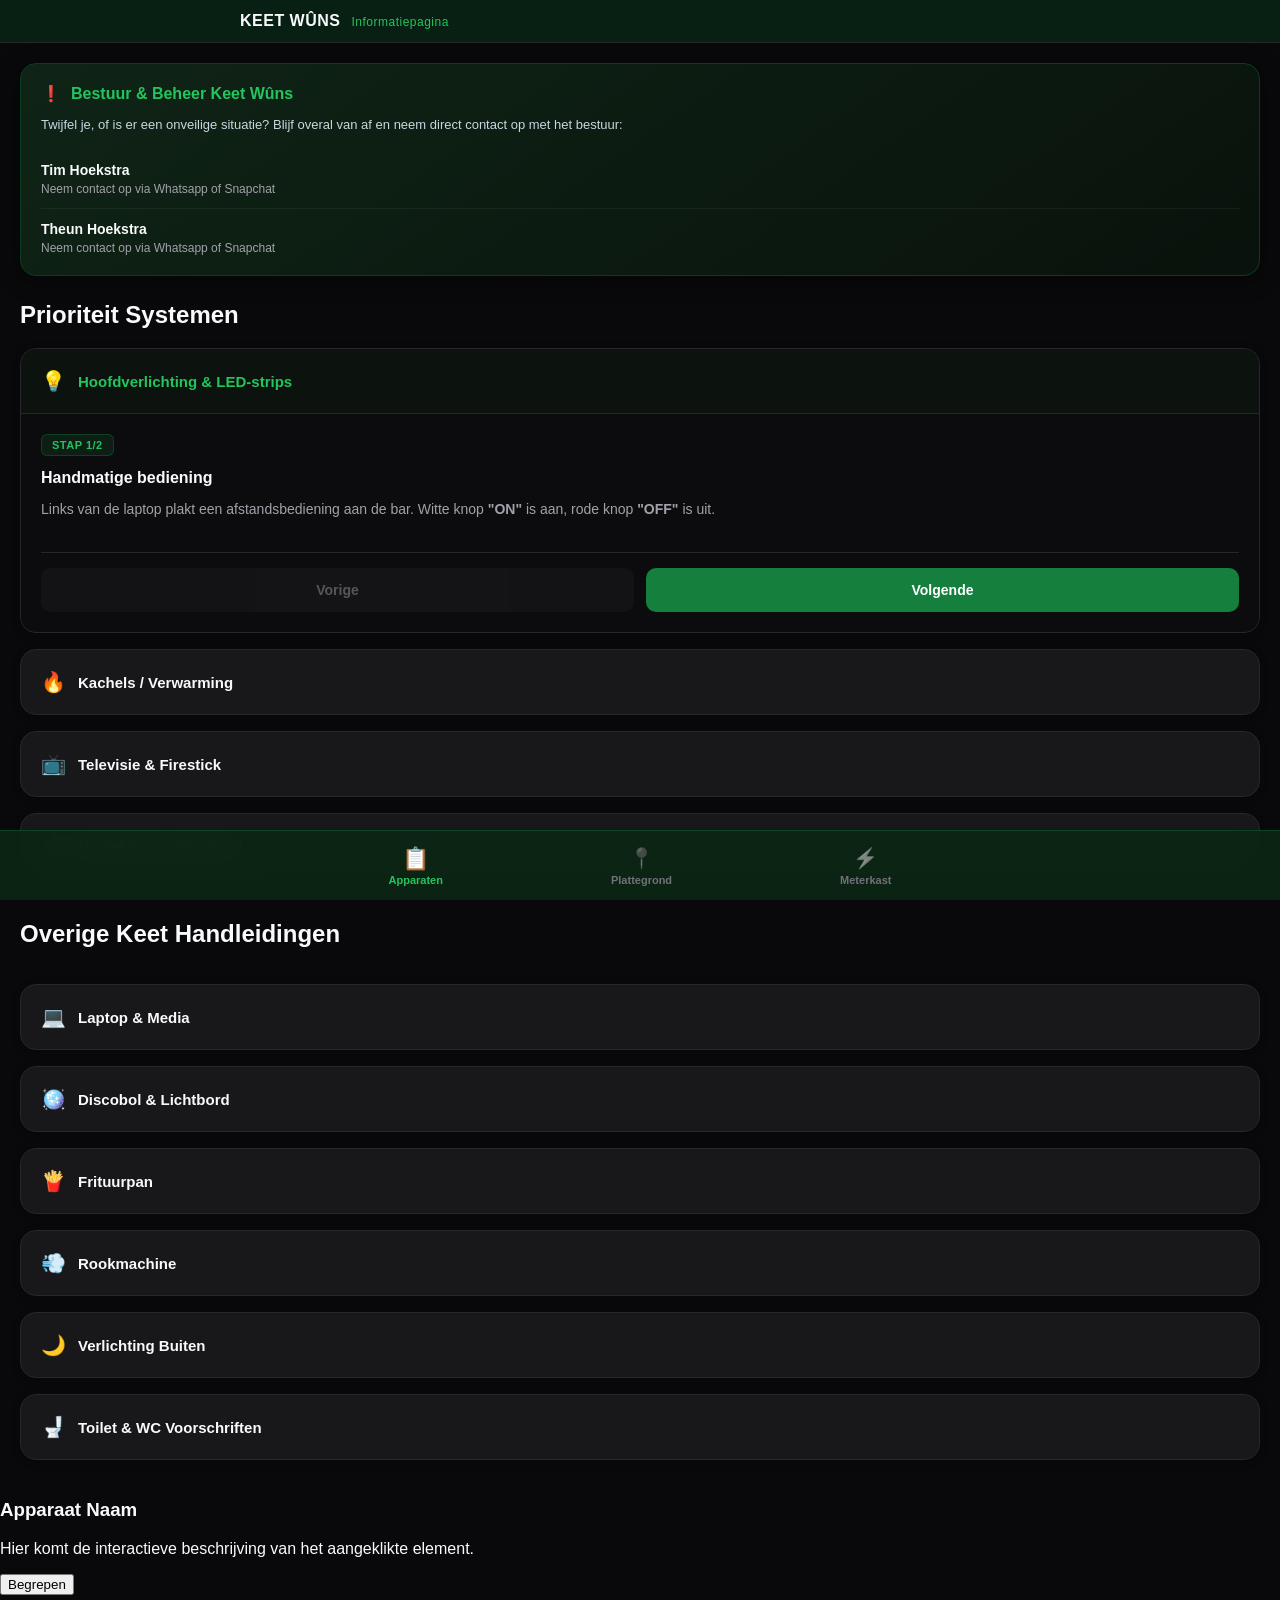
==== index.html @ 02aef147 "Update fmt.Println message from 'Hello' to 'Goodbye'" ====
<!DOCTYPE html>
<html lang="nl">
<head>
    <meta charset="UTF-8">
    <meta name="viewport" content="width=device-width, initial-scale=1.0, maximum-scale=1.0, user-scalable=no">
    <title>Centrale Hub - Keet Wûns</title>
    <link rel="stylesheet" href="style.css?v=8">
</head>
<body>

    <header class="app-header">
        <div class="header-content">
            <h1>KEET WÛNS <span>Informatiepagina</span></h1>
        </div>
    </header>

    <main class="app-main">
        
        <div class="contact-card">
            <div class="contact-header">
                <span class="icon">❗</span>
                <h3>Bestuur & Beheer Keet Wûns</h3>
            </div>
            <p>Twijfel je, of is er een onveilige situatie? Blijf overal van af en neem direct contact op met het bestuur:</p>
            <ul class="contact-list">
                <li><strong>Tim Hoekstra</strong> <span>Neem contact op via Whatsapp of Snapchat</span></li>
                <li><strong>Theun Hoekstra</strong> <span>Neem contact op via Whatsapp of Snapchat</span></li>
            </ul>
        </div>

        <section id="tab-info" class="tab-content active">
            <h2 class="section-title">Prioriteit Systemen</h2>
            <div class="card-list">
                
                <details class="modern-card highlight-green" open>
                    <summary><span class="card-icon">💡</span> Hoofdverlichting & LED-strips</summary>
                    <div class="card-body">
                        <div class="step-wizard" id="wiz-licht">
                            <div class="wizard-step active">
                                <span class="step-badge">Stap 1/2</span>
                                <h3>Handmatige bediening</h3>
                                <p>Links van de laptop plakt een afstandsbediening aan de bar. Witte knop <strong>"ON"</strong> is aan, rode knop <strong>"OFF"</strong> is uit.</p>
                            </div>
                            <div class="wizard-step">
                                <span class="step-badge">Stap 2/2</span>
                                <h3>Vaste Tijden & Automatisering</h3>
                                <p>Het licht gaat vrijdags automatisch aan om 16:00, zaterdags om 20:00 en/of zodra Tim in de buurt komt van de keet.</p>
                            </div>
                            <div class="wizard-nav"><button class="btn-prev" onclick="navigateWizard('wiz-licht', -1)" disabled>Vorige</button><button class="btn-next" onclick="navigateWizard('wiz-licht', 1)">Volgende</button></div>
                        </div>
                    </div>
                </details>

                <details class="modern-card highlight-green">
                    <summary><span class="card-icon">🔥</span> Kachels / Verwarming</summary>
                    <div class="card-body">
                        <div class="step-wizard" id="wiz-kachels">
                            <div class="wizard-step active">
                                <span class="step-badge danger">CRUCIAAL (Pre-Check)</span>
                                <h3>Vermogenslimiet</h3>
                                <p class="danger-box"><strong>LET OP:</strong> Doe de kachels absoluut NIET aan als de rookmachine en/of de frituurpan momenteel aanstaan! Dit veroorzaakt overbelasting.</p>
                            </div>
                            <div class="wizard-step">
                                <span class="step-badge">Stap 2/3</span>
                                <h3>Slimme of app-bediening</h3>
                                <p>De kachels worden hoofdzakelijk via de LSC Smart Connect app of via Google Home routines aan en uit gezet.</p>
                            </div>
                            <div class="wizard-step">
                                <span class="step-badge">Stap 3/3</span>
                                <h3>Handmatige overbrugging</h3>
                                <p>Je kunt ze handmatig aanzetten door op de knop van de stekker zelf te drukken. De stekker licht op wanneer de kachel aanstaat. <strong>Vergeet ze na afloop niet uit te zetten!</strong></p>
                            </div>
                            <div class="wizard-nav"><button class="btn-prev" onclick="navigateWizard('wiz-kachels', -1)" disabled>Vorige</button><button class="btn-next" onclick="navigateWizard('wiz-kachels', 1)">Volgende</button></div>
                        </div>
                    </div>
                </details>

                <details class="modern-card highlight-green">
                    <summary><span class="card-icon">📺</span> Televisie & Firestick</summary>
                    <div class="card-body">
                        <div class="step-wizard" id="wiz-tv">
                            <div class="wizard-step active">
                                <span class="step-badge">Stap 1/3</span>
                                <h3>Firestick voeden</h3>
                                <p>De TV moet aan door het usb kabeltje vanaf de firestick in het adapterblokje te steken die al in de stekkerdoos op de koelkast ligt.</p>
                            </div>
                            <div class="wizard-step">
                                <span class="step-badge">Stap 2/3</span>
                                <h3>TV inschakelen</h3>
                                <p>Doe de TV daarna aan door rechts op het doorzichtige knopje op het toestel te drukken. De afstandsbediening ligt normaliter op de koelkast.</p>
                            </div>
                            <div class="wizard-step">
                                <span class="step-badge danger">Uiterst Belangrijk</span>
                                <h3>Uitschakelprocedure</h3>
                                <p class="danger-box">Bij het uitdoen van de TV moet de volgorde exact omgekeerd afgelegd worden. Het is van <strong>uiterst belang</strong> dat het stekkertje van de USB-kabel na afloop weer fysiek uit het adapterblokje gehaald wordt!</p>
                            </div>
                            <div class="wizard-nav"><button class="btn-prev" onclick="navigateWizard('wiz-tv', -1)" disabled>Vorige</button><button class="btn-next" onclick="navigateWizard('wiz-tv', 1)">Volgende</button></div>
                        </div>
                    </div>
                </details>

                <details class="modern-card highlight-green">
                    <summary><span class="card-icon">🔊</span> Muziekboxen ('Fenton')</summary>
                    <div class="card-body">
                        <div class="step-wizard" id="wiz-boxen">
                            <div class="wizard-step active">
                                <span class="step-badge">Stap 1/3</span>
                                <h3>Inpluggen & Signalering</h3>
                                <p>Stop de stekker in het stopcontact van de box bij de bar. De box maakt direct een opstartgeluid en een rood lampje begint snel te knipperen.</p>
                            </div>
                            <div class="wizard-step">
                                <span class="step-badge">Stap 2/3</span>
                                <h3>Bluetooth koppelen</h3>
                                <p>Verbind via Bluetooth met de naam <strong>'Fenton'</strong>. Als je succesvol verbonden bent, hoor je opnieuw een geluidje en begint het rode lampje langzaam te knipperen.</p>
                            </div>
                            <div class="wizard-step">
                                <span class="step-badge">Stap 3/3</span>
                                <h3>Laptop conflict oplossen</h3>
                                <p>Verbind de box direct met een apparaat zonder dat jij kon verbinden, dan is de box verbonden met de laptop. Zet dan Bluetooth op de laptop uit (Laptop wachtwoord: <strong>1122</strong>).</p>
                            </div>
                            <div class="wizard-nav"><button class="btn-prev" onclick="navigateWizard('wiz-boxen', -1)" disabled>Vorige</button><button class="btn-next" onclick="navigateWizard('wiz-boxen', 1)">Volgende</button></div>
                        </div>
                    </div>
                </details>

                <h2 class="section-title" style="margin-top:25px;">Overige Keet Handleidingen</h2>

                <details class="modern-card">
                    <summary><span class="card-icon">💻</span> Laptop & Media</summary>
                    <div class="card-body">
                        <div class="step-wizard" id="wiz-laptop">
                            <div class="wizard-step active">
                                <span class="step-badge">Stap 1/4</span>
                                <h3>Scherm activeren</h3>
                                <p>De laptop staat standaard continu op de lader. Druk op een willekeurige toets zodat het scherm aangaat.</p>
                            </div>
                            <div class="wizard-step">
                                <span class="step-badge">Stap 2/4</span>
                                <h3>Externe Monitor</h3>
                                <p>Gebruik het aparte 2e scherm en niet het laptop eigen scherm omdat deze kapot is.</p>
                            </div>
                            <div class="wizard-step">
                                <span class="step-badge">Stap 3/4</span>
                                <h3>Inloggegevens</h3>
                                <p>Het wachtwoord van de laptop is <strong class="highlight-text">1122</strong>.</p>
                            </div>
                            <div class="wizard-step">
                                <span class="step-badge">Stap 4/4</span>
                                <h3>Laptop start niet op?</h3>
                                <p>Mocht de laptop niet reageren, druk dan op de fysieke aanknop aan de linkerkant van de laptop.</p>
                            </div>
                            <div class="wizard-nav"><button class="btn-prev" onclick="navigateWizard('wiz-laptop', -1)" disabled>Vorige</button><button class="btn-next" onclick="navigateWizard('wiz-laptop', 1)">Volgende</button></div>
                        </div>
                    </div>
                </details>

                <details class="modern-card">
                    <summary><span class="card-icon">🪩</span> Discobol & Lichtbord</summary>
                    <div class="card-body">
                        <div class="step-wizard" id="wiz-party">
                            <div class="wizard-step active">
                                <span class="step-badge danger">AFBLIJVEN</span>
                                <h3>Noodverlichting restrictie</h3>
                                <p class="danger-box">De witte stekker direct onder het lichtknopje mag er <strong>nooit of te nimmer</strong> uitgetrokken worden! Dit is de voeding voor de noodverlichting.</p>
                            </div>
                            <div class="wizard-step">
                                <span class="step-badge">Stap 2/3</span>
                                <h3>Inschakelen via de Deurknop</h3>
                                <p>De discobol, het 'Keet Wûns' lichtbord en de bel (of lichtslinger) gaan aan via het lichtknopje aan de rechterkant van de deur.</p>
                            </div>
                            <div class="wizard-step">
                                <span class="step-badge">Stap 3/3</span>
                                <h3>Asbak Beveiliging</h3>
                                <p>Over het lichtknopje zit een asbak zodat het lichtknopje niet perongeluk uitgedrukt wordt. De asbak moet altijd teruggeplaatst worden!</p>
                            </div>
                            <div class="wizard-nav"><button class="btn-prev" onclick="navigateWizard('wiz-party', -1)" disabled>Vorige</button><button class="btn-next" onclick="navigateWizard('wiz-party', 1)">Volgende</button></div>
                        </div>
                    </div>
                </details>

                <details class="modern-card">
                    <summary><span class="card-icon">🍟</span> Frituurpan</summary>
                    <div class="card-body">
                        <div class="step-wizard" id="wiz-frituur">
                            <div class="wizard-step active">
                                <span class="step-badge danger">PRE-CHECK</span>
                                <h3>Netwerklimiet</h3>
                                <p class="danger-box"><strong>STOP:</strong> Schakel de frituurpan nooit in als de kachels en/of de rookmachine momenteel in gebruik zijn. Dit veroorzaakt overbelasting.</p>
                            </div>
                            <div class="wizard-step">
                                <span class="step-badge">Stap 2/3</span>
                                <h3>Locatie & Opstarten</h3>
                                <p>De frituurpan staat buiten en kan aangezet worden door de stekker in het stopcontact te steken. Er begint een rood lampje te branden. Laat de pan opwarmen.</p>
                            </div>
                            <div class="wizard-step">
                                <span class="step-badge">Stap 3/3</span>
                                <h3>Indicatielampje & Afsluiten</h3>
                                <p>Laat de frituurpan opwarmen totdat het groene lampje (in de frituurpan zelf gedrukt) naast het rode lampje aanstaat. <strong>Na gebruik altijd de frituurpan uitdoen!</strong></p>
                            </div>
                            <div class="wizard-nav"><button class="btn-prev" onclick="navigateWizard('wiz-frituur', -1)" disabled>Vorige</button><button class="btn-next" onclick="navigateWizard('wiz-frituur', 1)">Volgende</button></div>
                        </div>
                    </div>
                </details>

                <details class="modern-card">
                    <summary><span class="card-icon">💨</span> Rookmachine</summary>
                    <div class="card-body">
                        <div class="step-wizard" id="wiz-rook">
                            <div class="wizard-step active">
                                <span class="step-badge danger">PRE-CHECK</span>
                                <h3>Vloeistof & Stroom Check</h3>
                                <p class="danger-box"><strong>BELANGRIJK:</strong> Check voor gebruik van de rookmachine of deze gevuld is. Als deze leeg is brandt de rookmachine zichzelf op! Gebruik de machine niet als de kachel(s) en/of frituurpan aanstaat.</p>
                            </div>
                            <div class="wizard-step">
                                <span class="step-badge">Stap 2/3</span>
                                <h3>Voorverwarmen</h3>
                                <p>Stop deze in het stopcontact en er begint een rood lampje te branden. Wacht totdat het lampje groen is.</p>
                            </div>
                            <div class="wizard-step">
                                <span class="step-badge">Stap 3/3</span>
                                <h3>Aansturing via Remote</h3>
                                <p>Druk op de afstandsbediening die achter de bar ligt (met het schuifje) op letter <strong>'a'</strong> om te starten. Handmatig stoppen kan met <strong>'b'</strong>. <em>(c en d doen niets)</em>. Trek na gebruik de stekker eruit.</p>
                            </div>
                            <div class="wizard-nav"><button class="btn-prev" onclick="navigateWizard('wiz-rook', -1)" disabled>Vorige</button><button class="btn-next" onclick="navigateWizard('wiz-rook', 1)">Volgende</button></div>
                        </div>
                    </div>
                </details>

                <details class="modern-card">
                    <summary><span class="card-icon">🌙</span> Verlichting Buiten</summary>
                    <div class="card-body">
                        <div class="step-wizard" id="wiz-buiten">
                            <div class="wizard-step active">
                                <span class="step-badge">Stap 1/2</span>
                                <h3>Kabels identificeren</h3>
                                <p>Voor de verlichting buiten hangen er twee kabels bij het stopcontact: een voor de lichtslinger rondom de keet en een voor de verschijner aan de voorkant van de keet (die schijnt op de fietsen).</p>
                            </div>
                            <div class="wizard-step">
                                <span class="step-badge">Stap 2/2</span>
                                <h3>In- en Uitschakelen</h3>
                                <p>Steek ze in het stopcontact om ze te activeren. Vergeet deze na afloop er absoluut niet uit te halen!</p>
                            </div>
                            <div class="wizard-nav"><button class="btn-prev" onclick="navigateWizard('wiz-buiten', -1)" disabled>Vorige</button><button class="btn-next" onclick="navigateWizard('wiz-buiten', 1)">Volgende</button></div>
                        </div>
                    </div>
                </details>

                <details class="modern-card">
                    <summary><span class="card-icon">🚽</span> Toilet & WC Voorschriften</summary>
                    <div class="card-body">
                        <div class="step-wizard" id="wiz-wc">
                            <div class="wizard-step active">
                                <span class="step-badge danger">STRIKTE RESTRICTIE</span>
                                <h3>Verstoppingen voorkomen</h3>
                                <p class="danger-box">Spoel geen objecten zoals papier of menstruatieproducten door. Dit veroorzaakt acute verstoppingen.</p>
                            </div>
                            <div class="wizard-step">
                                <span class="step-badge">Stap 2/3</span>
                                <h3>Doorspoelen</h3>
                                <p>Voor de WC, als het reservoir gevuld is kan je doorspoelen. Probeer bij het doorspoelen zo weinig mogelijk water te gebruiken.</p>
                            </div>
                            <div class="wizard-step">
                                <span class="step-badge">Stap 3/3</span>
                                <h3>Reservoir handmatig vullen</h3>
                                <p>Zit er geen water in het reservoir, draai dan de zwarte kraan links van het reservoir open zodat er water doorloopt. Vergeet deze kraan absoluut niet direct weer dicht te zetten!</p>
                            </div>
                            <div class="wizard-nav"><button class="btn-prev" onclick="navigateWizard('wiz-wc', -1)" disabled>Vorige</button><button class="btn-next" onclick="navigateWizard('wiz-wc', 1)">Volgende</button></div>
                        </div>
                    </div>
                </details>
            </div>
        </section>

        <!-- TAB 2: PLATTEGROND (EXACT VOLGENS JOUW SCHETS & INTERACTIEF) -->
        <section id="tab-map" class="tab-content">
            <h2 class="section-title">📍 Ruimtelijke Indeling Keet</h2>
            
            <div class="contact-card" style="background: var(--card-bg); border-color: var(--border-color); padding: 15px; margin-bottom: 50px;">
                <h3 style="margin-top:0; color: var(--neon-green);">Interactieve Plattegrond</h3>
                <p style="font-size: 13px; color: var(--text-muted); margin-bottom: 20px;">
                    Tik op een apparaat, brandblusser of icoon op de plattegrond om te zien wat het is en welke groep erbij hoort.
                </p>

                <div class="keet-map-wrapper">
                    <!-- Externe elementen (WC & Frituurpan) -->
                    <div class="map-external ext-toilet" onclick="showMapInfo('Toilet (Extern)', 'Grijze cabine buiten. Draai de zwarte kraan open om bij te vullen als het reservoir leeg is.')">🚽</div>
                    <div class="map-external ext-frituur" onclick="showMapInfo('Frituurpan', 'Staat buiten. Aangesloten op Groep 1. ⚠️ NOOIT aanzetten tegelijk met de kachels of rookmachine!')">🍟</div>

                    <div class="keet-map-container">
                        
                        <!-- De constructie van de bar -->
                        <div class="bar-wall bar-wall-1"></div>
                        <div class="bar-wall bar-wall-2"></div>
                        <div class="bar-wall bar-wall-3"></div>
                        <div class="bar-wall bar-wall-4"></div>
                        <div class="bar-wall bar-wall-5"></div>
                        <div class="bar-wall bar-wall-6"></div>
                        <div class="bar-wall bar-wall-7"></div>
                        <div class="bar-text-overlay">BAR</div>

                        <!-- Ramen en Deur -->
                        <div class="map-window window-top"></div>
                        <div class="map-window window-bottom"></div>
                        <div class="map-door-line"></div>
                        <div class="map-door-text">Uitgang</div>

                        <!-- Apparatuur & Geluid Links/Onder -->
                        <div class="map-item fenton-box" style="top: 4%; left: 4%;" onclick="showMapInfo('Fenton Hoofdbox', 'Hoofdspeaker (Groep 3). Verbind via Bluetooth met \'Fenton\'.')"></div>
                        <div class="map-item fenton-box" style="bottom: 4%; left: 4%;" onclick="showMapInfo('Fenton Box 2', 'Tweede speaker (Groep 3).')"></div>
                        
                        <div class="map-item rookmachine" style="bottom: 3%; left: 12%;" onclick="showMapInfo('Rookmachine', 'Aangesloten op Groep 3. ⚠️ Controleer altijd of er vloeistof in zit! Niet gebruiken i.c.m. de kachels.')"></div>
                        
                        <div class="map-item kachel-vert" style="top: 15%; left: 3%;" onclick="showMapInfo('Kachel 1', 'Verwarming (Groep 4). Zet deze altijd uit als je de keet verlaat.')"></div>
                        <div class="map-item kachel-horz" style="bottom: 2%; left: 45%;" onclick="showMapInfo('Kachel 2', 'Verwarming (Groep 4). Zet deze altijd uit als je de keet verlaat.')"></div>
                        
                        <div class="map-item party-knop" style="top: 41%; left: 4%;" onclick="showMapInfo('Party Knop', 'Schakelaar voor discobol, lichtbord en bel. ⚠️ Schuif altijd de asbak weer over de knop na gebruik!')">💡</div>
                        <div class="map-item meterkast" style="top: 52%; left: 2%;" onclick="showMapInfo('Meterkast', 'Centrale stroomvoorziening en aardlekschakelaars. Ga naar de Meterkast app/tag bij stroomuitval.')"></div>
                        
                        <div class="map-item discobol" style="top: 60%; left: 50%;" onclick="showMapInfo('Discobol', 'Draait op Groep 3. Aan/uit te zetten via de blauwe knop bij de deur.')"></div>
                        
                        <!-- Op en rond de Bar (Exact gemapt op de lijnen) -->
                        <div class="map-item licht-remote" style="top: 15%; left: 60%; transform: translate(-50%, -50%);" onclick="showMapInfo('Afstandsbediening Licht', 'Voor het aanzetten van het hoofdlicht en de LED-strips. Witte knop = ON, Rode knop = OFF.')"></div>
                        <div class="map-item kleine-koelkast" style="top: 22%; left: 60%; transform: translateX(-50%);" onclick="showMapInfo('Kleine Koelkast', 'Extra koeling. Aangesloten op Groep 2.')"></div>
                        
                        <div class="map-item laptop" style="top: 5%; left: 65%;" onclick="showMapInfo('Laptop', 'Wachtwoord is 1122. Gebruik altijd het losse beeldscherm.')"></div>
                        <div class="map-item grote-koelkast" style="top: 4%; right: 6%;" onclick="showMapInfo('Grote Koelkast', 'Hoofdkoeling. Aangesloten op Groep 1.')"></div>
                        <div class="map-item tv" style="top: 2%; right: -2%; transform: rotate(30deg);" onclick="showMapInfo('Televisie', 'Staat op Groep 2. ⚠️ Na afloop altijd het USB stekkertje van de Firestick uit het blokje trekken!')"></div>
                        
                        <!-- Veiligheidsmiddelen (Rode ruiten en Gele EHBO) -->
                        <div class="map-item blusser" style="top: 5%; left: 72%;" onclick="showMapInfo('Schuimblusser', 'Schuimblusser 5L. ⚠️ Te gebruiken bij de meeste branden, ook elektriciteit branden. Niet gebruiken bij frituurbrand. ')"></div>
                        <div class="map-item blusser" style="top: 22%; right: 4%;" onclick="showMapInfo('Poederblusser', 'Poederblusser 1kg. ⚠️ Te gebruiken bij de meeste branden. Let op, poeder maakt apparatuur stuk en brengt veel schade met zich mee. Gebruik bij voorkeur de schuimblusser.')"></div>
                        
                        <div class="map-triangle ehbo" style="top: 9%; right: 9%;" onclick="showMapInfo('EHBO Trommel', 'Bevat pleisters en snelverbanden. Bij ernstige snijwonden (glas): direct druk uitoefenen en hoog houden.')">
                            <span class="cross">➕</span>
                        </div>
                    </div>
                </div>

            </div>
        </section>

    </main>

    <!-- INTERACTIEVE MAP POP-UP MODAL -->
    <div id="map-info-modal" class="map-popup-overlay" onclick="closeMapInfo(event)">
        <div class="map-popup-content">
            <h3 id="map-info-title">Apparaat Naam</h3>
            <p id="map-info-desc">Hier komt de interactieve beschrijving van het aangeklikte element.</p>
            <button class="map-popup-btn" onclick="closeMapInfo(event, true)">Begrepen</button>
        </div>
    </div>

    <!-- MOBIELE BOTTOM APP NAVIGATION -->
    <nav class="bottom-app-nav">
        <button class="nav-item active" onclick="switchTab(event, 'tab-info')">
            <span class="nav-icon">📋</span>
            <span class="nav-text">Apparaten</span>
        </button>
        <button class="nav-item" onclick="switchTab(event, 'tab-map')">
            <span class="nav-icon">📍</span>
            <span class="nav-text">Plattegrond</span>
        </button>
        <a href="meterkast.html" class="nav-item" style="text-decoration:none;">
            <span class="nav-icon">⚡</span>
            <span class="nav-text">Meterkast</span>
        </a>
    </nav>

    <script src="script.js?v=8"></script>
</body>
</html>
---- style.css ----
/* --- NATIVE APP DESIGN CSS --- */
:root {
    --bg-color: #09090b; 
    --card-bg: #18181b; 
    --border-color: #27272a;
    --text-main: #f8fafc; 
    --text-muted: #a1a1aa;
    
    --primary-green: #15803d; /* Keet Wûns Midden-Groen */
    --dark-green: #0b3d1f;    /* Keet Wûns Donkergroen */
    --neon-green: #22c55e;    /* Keet Wûns Neon Accent */
    
    --group-blue: #00d2ff; 
    --danger-red: #ef4444; 
    --neon-red: #ff3366; 
    --warning-yellow: #f59e0b;
    
    --shadow: 0 4px 20px rgba(0,0,0,0.5); 
    --transition: all 0.3s cubic-bezier(0.4, 0, 0.2, 1);
}

*, *::before, *::after { box-sizing: border-box; }

body { 
    font-family: -apple-system, BlinkMacSystemFont, "SF Pro Text", "Segoe UI", Roboto, sans-serif; 
    margin: 0; padding: 0 0 80px 0; 
    background-color: var(--bg-color); 
    color: var(--text-main); 
    overflow-x: hidden; 
    -webkit-tap-highlight-color: transparent; 
}

/* APP HEADER */
.app-header { background: rgba(11, 61, 31, 0.45); backdrop-filter: blur(12px); border-bottom: 1px solid var(--border-color); position: sticky; top: 0; z-index: 1000; padding: 12px 20px; }
.header-content { display: flex; justify-content: space-between; align-items: center; max-width: 800px; margin: 0 auto; }
.header-content h1 { margin: 0; font-size: 16px; font-weight: 800; letter-spacing: 0.5px; color: var(--text-main); }
.header-content h1 span { color: var(--neon-green); font-size: 12px; font-weight: 500; margin-left: 6px; }
.system-status { font-size: 10px; font-weight: 700; color: var(--neon-green); display: flex; align-items: center; gap: 6px; text-transform: uppercase; letter-spacing: 0.5px; background: rgba(34, 197, 94, 0.1); padding: 4px 8px; border-radius: 20px; }
.status-dot { width: 6px; height: 6px; background: var(--neon-green); border-radius: 50%; box-shadow: 0 0 6px var(--neon-green); }

.interface-container { max-width: 800px; margin: 0 auto; display: flex; flex-direction: column; }

/* STICKY VISUAL PANEL (METERKAST) */
.sticky-visual-container { background: var(--card-bg); border: 1px solid var(--border-color); border-radius: 16px; box-shadow: 0 2px 10px rgba(0,0,0,0.2); overflow: hidden; }
.visual-toggle { padding: 12px 20px; display: flex; justify-content: space-between; align-items: center; background: #1a2e1d; font-weight: 600; font-size: 14px; cursor: pointer; color: var(--text-main); user-select: none; border-bottom: 1px solid rgba(34, 197, 94, 0.2); }
.visual-toggle:active { background: #223e27; }
.toggle-text { color: var(--neon-green); }
.toggle-icon { transition: var(--transition); font-size: 12px; color: var(--neon-green); }

.visual-content { transition: max-height 0.4s ease, padding 0.4s ease; max-height: 400px; overflow: hidden; padding: 15px 20px; }
.visual-content.hidden { max-height: 0; padding: 0 20px; border-top: none; }

.hotspot-container { position: relative; width: 100%; max-width: 320px; margin: 0 auto; background-color: var(--card-bg); padding: 10px; border-radius: 12px; border: 1px solid var(--border-color); }
.hotspot-container img { width: 100%; border-radius: 8px; display: block; height: auto; }

.hotspot { position: absolute; width: 28px; height: 28px; border-radius: 50%; cursor: pointer; transform: translate(-50%, -50%); border: 2px solid #ffffff; box-shadow: 0 0 12px rgba(0,0,0,0.9); display: flex; align-items: center; justify-content: center; transition: var(--transition); user-select: none; }
.hotspot-label { font-size: 8px; font-weight: 900; color: #ffffff; text-shadow: 0 1px 3px #000; }
.hotspot.type-group { background-color: rgba(0, 210, 255, 0.85); border-color: var(--group-blue); }
.hotspot.type-earth { background-color: rgba(255, 51, 102, 0.85); border-color: var(--neon-red); }
.hotspot.type-main { background-color: rgba(34, 197, 94, 0.85); border-color: var(--neon-green); }

.hotspot.highlight-active { transform: translate(-50%, -50%) scale(1.6) !important; border-color: #ffffff !important; box-shadow: 0 0 35px #ffffff, 0 0 15px inherit !important; z-index: 999; animation: criticalFlash 0.5s infinite alternate !important; }
@keyframes criticalFlash { 0% { filter: brightness(1); } 100% { filter: brightness(1.8); } }

.visual-legend { display: flex; gap: 15px; margin-top: 10px; justify-content: center; font-size: 11px; color: var(--text-muted); font-weight: 500; }
.dot { width: 10px; height: 10px; border-radius: 50%; display: inline-block; }
.dot.blue { background: var(--group-blue); } .dot.red { background: var(--neon-red); } .dot.green { background: var(--neon-green); }

/* CONTENT GEBIED */
.app-main { padding: 20px; }
.tab-navigation { display: none; } 
.tab-content { display: none; animation: fadeIn 0.3s ease; } 
.tab-content.active { display: block; }
@keyframes fadeIn { from { opacity: 0; transform: translateY(10px); } to { opacity: 1; transform: translateY(0); } }

/* CONTACT KAART */
.contact-card { background: linear-gradient(145deg, #0f2416, #09120c); border: 1px solid var(--dark-green); border-radius: 16px; padding: 20px; margin-bottom: 25px; box-shadow: var(--shadow); }
.contact-header { display: flex; align-items: center; gap: 10px; margin-bottom: 12px; }
.contact-header h3 { margin: 0; color: var(--neon-green); font-size: 16px; }
.contact-card p { font-size: 13px; color: #cbd5e1; margin: 0 0 15px 0; line-height: 1.5; }
.contact-list { list-style: none; padding: 0; margin: 0; }
.contact-list li { padding: 12px 0; border-bottom: 1px solid rgba(255,255,255,0.05); display: flex; flex-direction: column; gap: 4px; font-size: 14px; }
.contact-list li span { font-size: 12px; color: #a1a1aa; }
.contact-list li:last-child { border-bottom: none; padding-bottom: 0; }
.emergency-contact { color: #f87171; }

/* MODERNE KAARTEN */
.card-list { display: flex; flex-direction: column; gap: 16px; }
.modern-card { background: var(--card-bg); border: 1px solid var(--border-color); border-radius: 16px; box-shadow: 0 2px 10px rgba(0,0,0,0.2); overflow: hidden; }
.modern-card summary { padding: 20px; font-weight: 600; font-size: 15px; cursor: pointer; user-select: none; outline: none; display: flex; align-items: center; gap: 12px; color: var(--text-main); transition: var(--transition); }
.modern-card summary::-webkit-details-marker { display: none; }
.modern-card summary:hover { background: #1a241c; }
.modern-card[open] summary { border-bottom: 1px solid var(--border-color); background: #0c120d; color: var(--neon-green); }
.card-icon { font-size: 20px; }
.card-body { padding: 20px; background: #0c0c0e; }
.border-danger { border-left: 4px solid var(--danger-red); }
.border-warning { border-left: 4px solid var(--warning-yellow); }

/* WIZARD SYSTEM */
.step-wizard { display: flex; flex-direction: column; }
.wizard-step { display: none; } .wizard-step.active { display: block; animation: fadeInStep 0.3s ease; }
@keyframes fadeInStep { from { opacity: 0; transform: translateX(10px); } to { opacity: 1; transform: translateX(0); } }

.step-badge { display: inline-block; padding: 4px 10px; background: rgba(34, 197, 94, 0.1); border: 1px solid rgba(34, 197, 94, 0.2); border-radius: 6px; font-size: 11px; font-weight: 700; color: var(--neon-green); margin-bottom: 12px; letter-spacing: 0.5px; text-transform: uppercase; }
.step-badge.danger { background: rgba(239, 68, 68, 0.2); color: #fca5a5; border: 1px solid rgba(239, 68, 68, 0.4); }
.wizard-step h3 { margin: 0 0 10px 0; font-size: 16px; color: var(--text-main); line-height: 1.3; }
.wizard-step p { margin: 0 0 12px 0; font-size: 14px; color: var(--text-muted); line-height: 1.5; }
.highlight-text { color: var(--neon-green); font-size: 15px; }

.warning-box { background: rgba(245, 158, 11, 0.1); border-left: 3px solid var(--warning-yellow); padding: 12px; border-radius: 6px; font-size: 13px; color: #fcd34d; margin-bottom: 15px; line-height: 1.4; }
.text-block { font-size: 14px; color: var(--text-muted); line-height: 1.5; margin-bottom: 15px; }

/* Knoppen */
.wizard-nav { display: flex; gap: 12px; margin-top: 20px; padding-top: 15px; border-top: 1px solid var(--border-color); }
.btn-prev, .btn-next { flex: 1; padding: 14px; background: #27272a; border: none; color: #fff; font-size: 14px; font-weight: 600; border-radius: 10px; cursor: pointer; transition: var(--transition); }
.btn-next { background: var(--primary-green); }
.btn-prev:hover:not(:disabled) { background: #3f3f46; }
.btn-next:hover:not(:disabled) { background: #166534; }
.btn-prev:disabled, .btn-next:disabled { opacity: 0.3; cursor: not-allowed; }

/* FOTO ASSISTENT */
.selector-card { background: var(--card-bg); border: 1px solid var(--border-color); border-radius: 16px; padding: 20px; box-shadow: var(--shadow); }
.selector-card h3 { margin: 0 0 8px 0; font-size: 16px; color: var(--neon-green); }
.selector-instruction { font-size: 13px; color: var(--text-muted); margin: 0 0 15px 0; }
#appliance-select { width: 100%; padding: 14px; background: #09090b; border: 1px solid var(--border-color); color: #fff; font-size: 14px; border-radius: 10px; outline: none; appearance: none; margin-bottom: 10px; }
#appliance-select:focus { border-color: var(--neon-green); }

.selector-result-box { margin-top: 15px; padding: 15px; background: rgba(34, 197, 94, 0.05); border-radius: 10px; border: 1px solid rgba(34, 197, 94, 0.2); }
.selector-result-box.hidden { display: none; }
#result-text { margin: 0 0 12px 0; font-size: 14px; color: #fff; line-height: 1.5; }
.selector-img { width: 100%; max-height: 200px; object-fit: cover; border-radius: 8px; margin-bottom: 12px; }
.step-inline-img { width: 100%; max-height: 160px; object-fit: cover; border-radius: 8px; margin: 10px 0; }

/* BOTTOM APP NAVIGATION (NATIVE FEEL - ALTIJD ZICHTBAAR) */
.bottom-app-nav { position: fixed; bottom: 0; left: 0; width: 100%; height: 70px; background: rgba(11, 37, 20, 0.95); backdrop-filter: blur(15px); border-top: 1px solid rgba(34, 197, 94, 0.2); display: flex; justify-content: center; gap: 15%; align-items: center; z-index: 1000; padding-bottom: env(safe-area-inset-bottom); }
.nav-item { background: none; border: none; color: #71717a; display: flex; flex-direction: column; align-items: center; gap: 4px; padding: 8px 20px; cursor: pointer; transition: var(--transition); outline: none; }
.nav-icon { font-size: 20px; filter: grayscale(100%) opacity(0.6); transition: var(--transition); }
.nav-text { font-size: 11px; font-weight: 600; }
.nav-item.active { color: var(--neon-green); }
.nav-item.active .nav-icon { filter: grayscale(0%) opacity(1); transform: scale(1.1); }

/* MODALS */
.modal { display: none; position: fixed; z-index: 3000; left: 0; top: 0; width: 100%; height: 100%; background-color: rgba(0, 0, 0, 0.85); backdrop-filter: blur(5px); }
.modal-content { background-color: var(--card-bg); border: 1px solid var(--border-color); border-radius: 16px; padding: 25px; width: 90%; max-width: 400px; margin: 40% auto; position: relative; }
.close-btn { position: absolute; top: 15px; right: 20px; font-size: 24px; color: var(--text-muted); cursor: pointer; }
.text-blue { color: var(--group-blue); } .text-red { color: var(--neon-red); } .text-green { color: var(--neon-green); }

/* DESKTOP OPTIMALISATIE */
@media (min-width: 950px) {
    .interface-container { flex-direction: row; display: grid; grid-template-columns: 1.1fr 1fr; max-width: 1200px; }
    .visual-toggle { display: none; }
    .visual-content.hidden { max-height: 1000px; padding: 15px 20px; border-top: 1px solid var(--border-color); }
    .sticky-visual-container { background: transparent; box-shadow: none; border: none; }
    .bottom-app-nav { gap: 10%; }
}
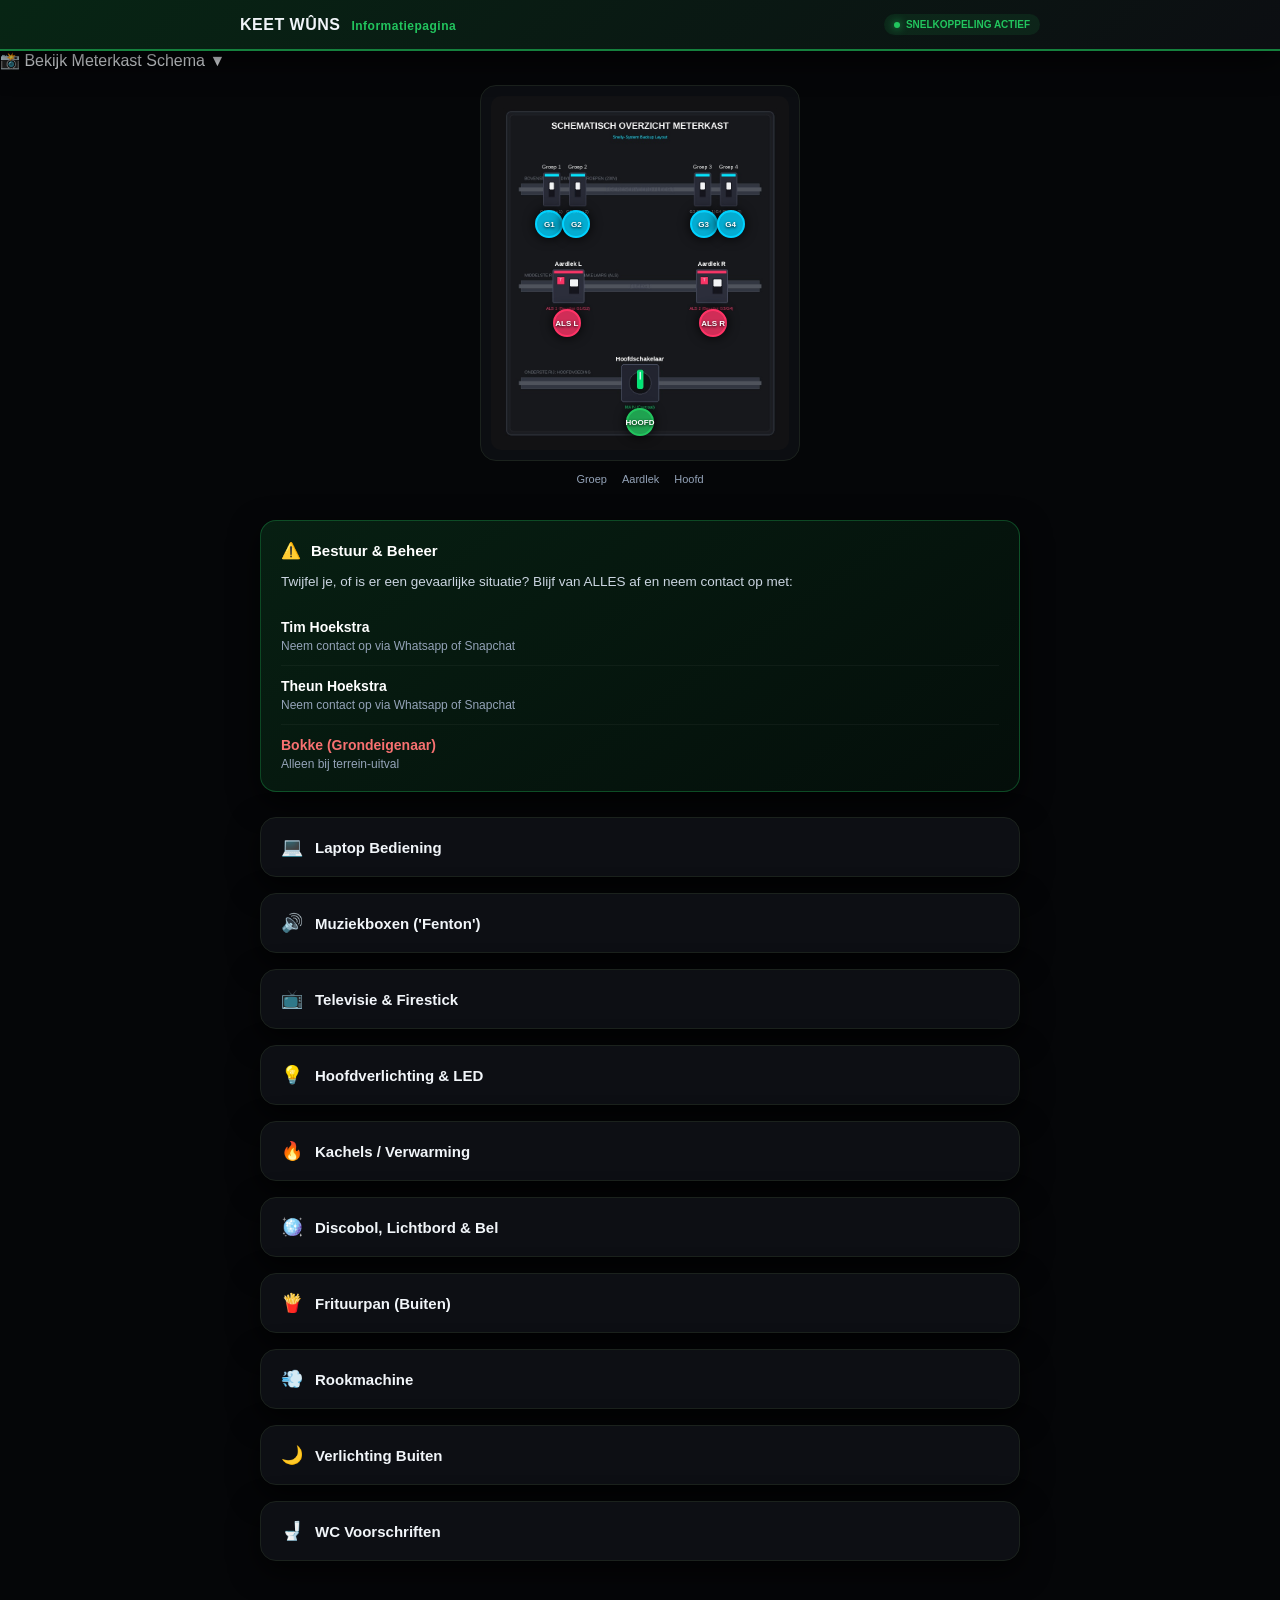
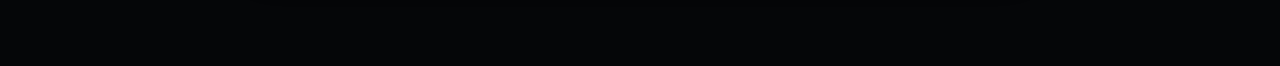
==== commit 72c33528: "Update print statement from 'Hello' to 'Goodbye'" ====
--- a/index.html
+++ b/index.html
@@ -3,369 +3,280 @@
 <head>
     <meta charset="UTF-8">
     <meta name="viewport" content="width=device-width, initial-scale=1.0, maximum-scale=1.0, user-scalable=no">
-    <title>Centrale Hub - Keet Wûns</title>
-    <link rel="stylesheet" href="style.css?v=8">
+    <title>Informatiepagina - Keet Wûns</title>
+    <link rel="stylesheet" href="style.css?">
 </head>
 <body>
 
     <header class="app-header">
         <div class="header-content">
             <h1>KEET WÛNS <span>Informatiepagina</span></h1>
+            <div class="system-status">
+                <span class="status-dot"></span> Snelkoppeling Actief
+            </div>
         </div>
     </header>
 
+    <div class="sticky-visual-container">
+        <div class="visual-toggle" onclick="toggleVisual()">
+            <span class="toggle-text">📸 Bekijk Meterkast Schema</span>
+            <span class="toggle-icon" id="visual-chevron">▼</span>
+        </div>
+        
+        <div class="visual-content hidden" id="visual-content">
+            <div class="hotspot-container">
+                <img src="meterkast-foto.jpg" alt="Meterkast Keet Wûns" id="meterkast-img">
+
+                <div id="hw-groep1" class="hotspot type-group" style="top: 37%; left: 21.5%;" onclick="openModal('modal_groep1')"><span class="hotspot-label">G1</span></div>
+                <div id="hw-groep2" class="hotspot type-group" style="top: 37%; left: 30%;" onclick="openModal('modal_groep2')"><span class="hotspot-label">G2</span></div>
+                <div id="hw-groep3" class="hotspot type-group" style="top: 37%; left: 70%;" onclick="openModal('modal_groep3')"><span class="hotspot-label">G3</span></div>
+                <div id="hw-groep4" class="hotspot type-group" style="top: 37%; left: 78.5%;" onclick="openModal('modal_groep4')"><span class="hotspot-label">G4</span></div>
+
+                <div id="hw-aardlek-links" class="hotspot type-earth" style="top: 63.5%; left: 27%;" onclick="openModal('modal_aardlek_links')"><span class="hotspot-label">ALS L</span></div>
+                <div id="hw-aardlek-rechts" class="hotspot type-earth" style="top: 63.5%; left: 73%;" onclick="openModal('modal_aardlek_rechts')"><span class="hotspot-label">ALS R</span></div>
+
+                <div id="hw-main" class="hotspot type-main" style="top: 90%; left: 50%;" onclick="openModal('modal_main')"><span class="hotspot-label">HOOFD</span></div>
+            </div>
+            <div class="visual-legend">
+                <span><span class="dot blue"></span> Groep</span>
+                <span><span class="dot red"></span> Aardlek</span>
+                <span><span class="dot green"></span> Hoofd</span>
+            </div>
+        </div>
+    </div>
+
     <main class="app-main">
         
-        <div class="contact-card">
-            <div class="contact-header">
-                <span class="icon">❗</span>
-                <h3>Bestuur & Beheer Keet Wûns</h3>
-            </div>
-            <p>Twijfel je, of is er een onveilige situatie? Blijf overal van af en neem direct contact op met het bestuur:</p>
-            <ul class="contact-list">
-                <li><strong>Tim Hoekstra</strong> <span>Neem contact op via Whatsapp of Snapchat</span></li>
-                <li><strong>Theun Hoekstra</strong> <span>Neem contact op via Whatsapp of Snapchat</span></li>
-            </ul>
-        </div>
-
         <section id="tab-info" class="tab-content active">
-            <h2 class="section-title">Prioriteit Systemen</h2>
+            
+            <div class="contact-card">
+                <div class="contact-header">
+                    <span class="icon">⚠️</span>
+                    <h3>Bestuur & Beheer</h3>
+                </div>
+                <p>Twijfel je, of is er een gevaarlijke situatie? Blijf van ALLES af en neem contact op met:</p>
+                <ul class="contact-list">
+                    <li><strong>Tim Hoekstra</strong> <span>Neem contact op via Whatsapp of Snapchat</span></li>
+                    <li><strong>Theun Hoekstra</strong> <span>Neem contact op via Whatsapp of Snapchat</span></li>
+                    <li class="emergency-contact"><strong>Bokke (Grondeigenaar)</strong> <span>Alleen bij terrein-uitval</span></li>
+                </ul>
+            </div>
+
             <div class="card-list">
                 
-                <details class="modern-card highlight-green" open>
-                    <summary><span class="card-icon">💡</span> Hoofdverlichting & LED-strips</summary>
+                <details class="modern-card" ontoggle="handleAccordionToggle(this)">
+                    <summary><span class="card-icon">💻</span> Laptop Bediening</summary>
+                    <div class="card-body">
+                        <div class="step-wizard" id="wiz-laptop">
+                            <div class="wizard-step active" data-highlight="hw-groep2">
+                                <span class="step-badge">Stap 1/4</span>
+                                <h3>Scherm activeren</h3>
+                                <p>De laptop staat standaard op de lader. Druk op een willekeurige toets zodat het scherm aangaat.</p>
+                            </div>
+                            <div class="wizard-step" data-highlight="hw-groep2">
+                                <span class="step-badge">Stap 2/4</span>
+                                <h3>Gebruik het 2e scherm</h3>
+                                <p>Gebruik het aparte 2e scherm en niet het laptop eigen scherm omdat deze kapot is.</p>
+                            </div>
+                            <div class="wizard-step" data-highlight="">
+                                <span class="step-badge">Stap 3/4</span>
+                                <h3>Wachtwoord invoeren</h3>
+                                <p>Het wachtwoord van de laptop is <strong class="highlight-text">1122</strong>.</p>
+                            </div>
+                            <div class="wizard-step" data-highlight="">
+                                <span class="step-badge">Stap 4/4</span>
+                                <h3>Laptop start niet op?</h3>
+                                <p>Druk dan op de fysieke aanknop aan de linkerkant van de laptop.</p>
+                            </div>
+                            <div class="wizard-nav"><button class="btn-prev" onclick="navigateWizard('wiz-laptop', -1)" disabled>Vorige</button><button class="btn-next" onclick="navigateWizard('wiz-laptop', 1)">Volgende</button></div>
+                        </div>
+                    </div>
+                </details>
+
+                <details class="modern-card" ontoggle="handleAccordionToggle(this)">
+                    <summary><span class="card-icon">🔊</span> Muziekboxen ('Fenton')</summary>
+                    <div class="card-body">
+                        <div class="step-wizard" id="wiz-boxen">
+                            <div class="wizard-step active" data-highlight="hw-groep4">
+                                <span class="step-badge">Stap 1/3</span>
+                                <h3>Stroom & Activering</h3>
+                                <p>Stop de stekker in het stopcontact van de box bij de bar. De box maakt een muziekje en een rood lampje begint snel te knipperen.</p>
+                            </div>
+                            <div class="wizard-step" data-highlight="">
+                                <span class="step-badge">Stap 2/3</span>
+                                <h3>Verbinden via Bluetooth</h3>
+                                <p>Verbind via bluetooth met 'Fenton'. Bij een succesvolle verbinding hoor je een geluidje en knippert het lampje langzaam.</p>
+                            </div>
+                            <div class="wizard-step" data-highlight="hw-groep2">
+                                <span class="step-badge">Stap 3/3</span>
+                                <h3>Conflict oplossen</h3>
+                                <p>Is hij direct verbonden zonder dat jij iets deed? Dan is hij verbonden met de laptop. Zet bluetooth op de laptop uit (wachtwoord: 1122).</p>
+                            </div>
+                            <div class="wizard-nav"><button class="btn-prev" onclick="navigateWizard('wiz-boxen', -1)" disabled>Vorige</button><button class="btn-next" onclick="navigateWizard('wiz-boxen', 1)">Volgende</button></div>
+                        </div>
+                    </div>
+                </details>
+
+                <details class="modern-card" ontoggle="handleAccordionToggle(this)">
+                    <summary><span class="card-icon">📺</span> Televisie & Firestick</summary>
+                    <div class="card-body">
+                        <div class="step-wizard" id="wiz-tv">
+                            <div class="wizard-step active" data-highlight="hw-groep2">
+                                <span class="step-badge">Stap 1/3</span>
+                                <h3>Firestick voeden</h3>
+                                <p>Steek het usb kabeltje van de firestick in het adapterblokje die al in de stekkerdoos op de koelkast ligt.</p>
+                            </div>
+                            <div class="wizard-step" data-highlight="hw-groep2">
+                                <span class="step-badge">Stap 2/3</span>
+                                <h3>TV inschakelen</h3>
+                                <p>Doe de tv aan door rechts op het doorzichtige knopje te drukken. De afstandsbediening ligt normaliter op de koelkast.</p>
+                            </div>
+                            <div class="wizard-step" data-highlight="hw-groep2">
+                                <span class="step-badge danger">Waarschuwing</span>
+                                <h3>Uitzetten (Belangrijk!)</h3>
+                                <p>Bij het uitdoen moet de volgorde omgekeerd afgelegd worden. Het is van uiterst belang dat het stekkertje van de usb kabel eruitgehaald wordt!</p>
+                            </div>
+                            <div class="wizard-nav"><button class="btn-prev" onclick="navigateWizard('wiz-tv', -1)" disabled>Vorige</button><button class="btn-next" onclick="navigateWizard('wiz-tv', 1)">Volgende</button></div>
+                        </div>
+                    </div>
+                </details>
+
+                <details class="modern-card" ontoggle="handleAccordionToggle(this)">
+                    <summary><span class="card-icon">💡</span> Hoofdverlichting & LED</summary>
                     <div class="card-body">
                         <div class="step-wizard" id="wiz-licht">
-                            <div class="wizard-step active">
+                            <div class="wizard-step active" data-highlight="hw-groep4">
                                 <span class="step-badge">Stap 1/2</span>
                                 <h3>Handmatige bediening</h3>
-                                <p>Links van de laptop plakt een afstandsbediening aan de bar. Witte knop <strong>"ON"</strong> is aan, rode knop <strong>"OFF"</strong> is uit.</p>
-                            </div>
-                            <div class="wizard-step">
+                                <p>Links van de laptop plakt een afstandsbediening aan de bar. Witte knop "ON" is aan, rode knop "OFF" is uit.</p>
+                            </div>
+                            <div class="wizard-step" data-highlight="hw-groep4">
                                 <span class="step-badge">Stap 2/2</span>
-                                <h3>Vaste Tijden & Automatisering</h3>
-                                <p>Het licht gaat vrijdags automatisch aan om 16:00, zaterdags om 20:00 en/of zodra Tim in de buurt komt van de keet.</p>
+                                <h3>Automatische Tijden</h3>
+                                <p>Het licht gaat vrijdags automatisch aan om 4 uur, zaterdags om 8 uur en/of als Tim in de buurt komt van de keet.</p>
                             </div>
                             <div class="wizard-nav"><button class="btn-prev" onclick="navigateWizard('wiz-licht', -1)" disabled>Vorige</button><button class="btn-next" onclick="navigateWizard('wiz-licht', 1)">Volgende</button></div>
                         </div>
                     </div>
                 </details>
 
-                <details class="modern-card highlight-green">
+                <details class="modern-card" ontoggle="handleAccordionToggle(this)">
                     <summary><span class="card-icon">🔥</span> Kachels / Verwarming</summary>
                     <div class="card-body">
                         <div class="step-wizard" id="wiz-kachels">
-                            <div class="wizard-step active">
-                                <span class="step-badge danger">CRUCIAAL (Pre-Check)</span>
-                                <h3>Vermogenslimiet</h3>
-                                <p class="danger-box"><strong>LET OP:</strong> Doe de kachels absoluut NIET aan als de rookmachine en/of de frituurpan momenteel aanstaan! Dit veroorzaakt overbelasting.</p>
-                            </div>
-                            <div class="wizard-step">
-                                <span class="step-badge">Stap 2/3</span>
-                                <h3>Slimme of app-bediening</h3>
-                                <p>De kachels worden hoofdzakelijk via de LSC Smart Connect app of via Google Home routines aan en uit gezet.</p>
-                            </div>
-                            <div class="wizard-step">
+                            <div class="wizard-step active" data-highlight="hw-main">
+                                <span class="step-badge danger">CRUCIAAL</span>
+                                <h3>Totale Belasting (Pre-Check)</h3>
+                                <p>Doe de kachel <strong>absoluut niet aan</strong> als de rookmachine (Groep 4) en/of frituurpan (Groep 3) aanstaan! Ze zitten op eigen groepen, maar de hoofdschakelaar van het terrein klapt er door de totale load direct uit.</p>
+                            </div>
+                            <div class="wizard-step" data-highlight="hw-groep1,hw-groep2">
+                                <span class="step-badge">Stap 2/3</span>
+                                <h3>Slimme aansturing</h3>
+                                <p>De kachels (3kW op Groep 1, 2kW op Groep 2) worden via LSC Smart Connect of Google Home aan en uit gezet.</p>
+                            </div>
+                            <div class="wizard-step" data-highlight="hw-groep1,hw-groep2">
                                 <span class="step-badge">Stap 3/3</span>
                                 <h3>Handmatige overbrugging</h3>
-                                <p>Je kunt ze handmatig aanzetten door op de knop van de stekker zelf te drukken. De stekker licht op wanneer de kachel aanstaat. <strong>Vergeet ze na afloop niet uit te zetten!</strong></p>
+                                <p>Deze kunnen ook handmatig aangezet worden door op de knop van de stekker te drukken. <strong>Vergeet niet de kachel uit te zetten!</strong></p>
                             </div>
                             <div class="wizard-nav"><button class="btn-prev" onclick="navigateWizard('wiz-kachels', -1)" disabled>Vorige</button><button class="btn-next" onclick="navigateWizard('wiz-kachels', 1)">Volgende</button></div>
                         </div>
                     </div>
                 </details>
 
-                <details class="modern-card highlight-green">
-                    <summary><span class="card-icon">📺</span> Televisie & Firestick</summary>
-                    <div class="card-body">
-                        <div class="step-wizard" id="wiz-tv">
-                            <div class="wizard-step active">
-                                <span class="step-badge">Stap 1/3</span>
-                                <h3>Firestick voeden</h3>
-                                <p>De TV moet aan door het usb kabeltje vanaf de firestick in het adapterblokje te steken die al in de stekkerdoos op de koelkast ligt.</p>
-                            </div>
-                            <div class="wizard-step">
-                                <span class="step-badge">Stap 2/3</span>
-                                <h3>TV inschakelen</h3>
-                                <p>Doe de TV daarna aan door rechts op het doorzichtige knopje op het toestel te drukken. De afstandsbediening ligt normaliter op de koelkast.</p>
-                            </div>
-                            <div class="wizard-step">
-                                <span class="step-badge danger">Uiterst Belangrijk</span>
-                                <h3>Uitschakelprocedure</h3>
-                                <p class="danger-box">Bij het uitdoen van de TV moet de volgorde exact omgekeerd afgelegd worden. Het is van <strong>uiterst belang</strong> dat het stekkertje van de USB-kabel na afloop weer fysiek uit het adapterblokje gehaald wordt!</p>
-                            </div>
-                            <div class="wizard-nav"><button class="btn-prev" onclick="navigateWizard('wiz-tv', -1)" disabled>Vorige</button><button class="btn-next" onclick="navigateWizard('wiz-tv', 1)">Volgende</button></div>
-                        </div>
-                    </div>
-                </details>
-
-                <details class="modern-card highlight-green">
-                    <summary><span class="card-icon">🔊</span> Muziekboxen ('Fenton')</summary>
-                    <div class="card-body">
-                        <div class="step-wizard" id="wiz-boxen">
-                            <div class="wizard-step active">
-                                <span class="step-badge">Stap 1/3</span>
-                                <h3>Inpluggen & Signalering</h3>
-                                <p>Stop de stekker in het stopcontact van de box bij de bar. De box maakt direct een opstartgeluid en een rood lampje begint snel te knipperen.</p>
-                            </div>
-                            <div class="wizard-step">
-                                <span class="step-badge">Stap 2/3</span>
-                                <h3>Bluetooth koppelen</h3>
-                                <p>Verbind via Bluetooth met de naam <strong>'Fenton'</strong>. Als je succesvol verbonden bent, hoor je opnieuw een geluidje en begint het rode lampje langzaam te knipperen.</p>
-                            </div>
-                            <div class="wizard-step">
-                                <span class="step-badge">Stap 3/3</span>
-                                <h3>Laptop conflict oplossen</h3>
-                                <p>Verbind de box direct met een apparaat zonder dat jij kon verbinden, dan is de box verbonden met de laptop. Zet dan Bluetooth op de laptop uit (Laptop wachtwoord: <strong>1122</strong>).</p>
-                            </div>
-                            <div class="wizard-nav"><button class="btn-prev" onclick="navigateWizard('wiz-boxen', -1)" disabled>Vorige</button><button class="btn-next" onclick="navigateWizard('wiz-boxen', 1)">Volgende</button></div>
-                        </div>
-                    </div>
-                </details>
-
-                <h2 class="section-title" style="margin-top:25px;">Overige Keet Handleidingen</h2>
-
-                <details class="modern-card">
-                    <summary><span class="card-icon">💻</span> Laptop & Media</summary>
-                    <div class="card-body">
-                        <div class="step-wizard" id="wiz-laptop">
-                            <div class="wizard-step active">
-                                <span class="step-badge">Stap 1/4</span>
-                                <h3>Scherm activeren</h3>
-                                <p>De laptop staat standaard continu op de lader. Druk op een willekeurige toets zodat het scherm aangaat.</p>
-                            </div>
-                            <div class="wizard-step">
-                                <span class="step-badge">Stap 2/4</span>
-                                <h3>Externe Monitor</h3>
-                                <p>Gebruik het aparte 2e scherm en niet het laptop eigen scherm omdat deze kapot is.</p>
-                            </div>
-                            <div class="wizard-step">
-                                <span class="step-badge">Stap 3/4</span>
-                                <h3>Inloggegevens</h3>
-                                <p>Het wachtwoord van de laptop is <strong class="highlight-text">1122</strong>.</p>
-                            </div>
-                            <div class="wizard-step">
-                                <span class="step-badge">Stap 4/4</span>
-                                <h3>Laptop start niet op?</h3>
-                                <p>Mocht de laptop niet reageren, druk dan op de fysieke aanknop aan de linkerkant van de laptop.</p>
-                            </div>
-                            <div class="wizard-nav"><button class="btn-prev" onclick="navigateWizard('wiz-laptop', -1)" disabled>Vorige</button><button class="btn-next" onclick="navigateWizard('wiz-laptop', 1)">Volgende</button></div>
-                        </div>
-                    </div>
-                </details>
-
-                <details class="modern-card">
-                    <summary><span class="card-icon">🪩</span> Discobol & Lichtbord</summary>
+                <details class="modern-card" ontoggle="handleAccordionToggle(this)">
+                    <summary><span class="card-icon">🪩</span> Discobol, Lichtbord & Bel</summary>
                     <div class="card-body">
                         <div class="step-wizard" id="wiz-party">
-                            <div class="wizard-step active">
-                                <span class="step-badge danger">AFBLIJVEN</span>
-                                <h3>Noodverlichting restrictie</h3>
-                                <p class="danger-box">De witte stekker direct onder het lichtknopje mag er <strong>nooit of te nimmer</strong> uitgetrokken worden! Dit is de voeding voor de noodverlichting.</p>
-                            </div>
-                            <div class="wizard-step">
-                                <span class="step-badge">Stap 2/3</span>
-                                <h3>Inschakelen via de Deurknop</h3>
-                                <p>De discobol, het 'Keet Wûns' lichtbord en de bel (of lichtslinger) gaan aan via het lichtknopje aan de rechterkant van de deur.</p>
-                            </div>
-                            <div class="wizard-step">
+                            <div class="wizard-step active" data-highlight="hw-groep4">
+                                <span class="step-badge danger">LET OP</span>
+                                <h3>Noodverlichting Check</h3>
+                                <p>De witte stekker onder het lichtknopje mag er <strong>absoluut NIET</strong> uitgetrokken worden, dit is de noodverlichting op Groep 4!</p>
+                            </div>
+                            <div class="wizard-step" data-highlight="hw-groep4">
+                                <span class="step-badge">Stap 2/3</span>
+                                <h3>Inschakelen via Deurknop</h3>
+                                <p>De discobol, het 'Keet Wûns' lichtbord en de bel gaan aan via het lichtknopje aan de rechterkant van de deur.</p>
+                            </div>
+                            <div class="wizard-step" data-highlight="">
                                 <span class="step-badge">Stap 3/3</span>
                                 <h3>Asbak Beveiliging</h3>
-                                <p>Over het lichtknopje zit een asbak zodat het lichtknopje niet perongeluk uitgedrukt wordt. De asbak moet altijd teruggeplaatst worden!</p>
+                                <p>Over het lichtknopje zit een asbak. Haal deze weg om te schakelen, en <strong>plaats de asbak altijd terug</strong> ter bescherming!</p>
                             </div>
                             <div class="wizard-nav"><button class="btn-prev" onclick="navigateWizard('wiz-party', -1)" disabled>Vorige</button><button class="btn-next" onclick="navigateWizard('wiz-party', 1)">Volgende</button></div>
                         </div>
                     </div>
                 </details>
 
-                <details class="modern-card">
-                    <summary><span class="card-icon">🍟</span> Frituurpan</summary>
+                <details class="modern-card" ontoggle="handleAccordionToggle(this)">
+                    <summary><span class="card-icon">🍟</span> Frituurpan (Buiten)</summary>
                     <div class="card-body">
                         <div class="step-wizard" id="wiz-frituur">
-                            <div class="wizard-step active">
-                                <span class="step-badge danger">PRE-CHECK</span>
-                                <h3>Netwerklimiet</h3>
-                                <p class="danger-box"><strong>STOP:</strong> Schakel de frituurpan nooit in als de kachels en/of de rookmachine momenteel in gebruik zijn. Dit veroorzaakt overbelasting.</p>
-                            </div>
-                            <div class="wizard-step">
-                                <span class="step-badge">Stap 2/3</span>
-                                <h3>Locatie & Opstarten</h3>
-                                <p>De frituurpan staat buiten en kan aangezet worden door de stekker in het stopcontact te steken. Er begint een rood lampje te branden. Laat de pan opwarmen.</p>
-                            </div>
-                            <div class="wizard-step">
-                                <span class="step-badge">Stap 3/3</span>
-                                <h3>Indicatielampje & Afsluiten</h3>
-                                <p>Laat de frituurpan opwarmen totdat het groene lampje (in de frituurpan zelf gedrukt) naast het rode lampje aanstaat. <strong>Na gebruik altijd de frituurpan uitdoen!</strong></p>
+                            <div class="wizard-step active" data-highlight="hw-main">
+                                <span class="step-badge danger">CRUCIAAL</span>
+                                <h3>Belastingwaarschuwing</h3>
+                                <p>Doe de frituurpan <strong>nooit aan</strong> als de rookmachine (Groep 4) en/of kachels (Groep 1 & 2) aanstaan om terreinuitval te voorkomen!</p>
+                            </div>
+                            <div class="wizard-step" data-highlight="hw-groep3">
+                                <span class="step-badge">Stap 2/3</span>
+                                <h3>Stroom & Opwarmen</h3>
+                                <p>Steek de stekker buiten in het stopcontact (Groep 3). Een rood lampje begint te branden.</p>
+                            </div>
+                            <div class="wizard-step" data-highlight="hw-groep3">
+                                <span class="step-badge">Stap 3/3</span>
+                                <h3>Groen lampje afwachten</h3>
+                                <p>Laat opwarmen totdat het groene lampje (in de frituurpan gedrukt) aanstaat. <strong>Na gebruik ALTIJD uittrekken!</strong></p>
                             </div>
                             <div class="wizard-nav"><button class="btn-prev" onclick="navigateWizard('wiz-frituur', -1)" disabled>Vorige</button><button class="btn-next" onclick="navigateWizard('wiz-frituur', 1)">Volgende</button></div>
                         </div>
                     </div>
                 </details>
 
-                <details class="modern-card">
+                <details class="modern-card" ontoggle="handleAccordionToggle(this)">
                     <summary><span class="card-icon">💨</span> Rookmachine</summary>
                     <div class="card-body">
                         <div class="step-wizard" id="wiz-rook">
-                            <div class="wizard-step active">
-                                <span class="step-badge danger">PRE-CHECK</span>
-                                <h3>Vloeistof & Stroom Check</h3>
-                                <p class="danger-box"><strong>BELANGRIJK:</strong> Check voor gebruik van de rookmachine of deze gevuld is. Als deze leeg is brandt de rookmachine zichzelf op! Gebruik de machine niet als de kachel(s) en/of frituurpan aanstaat.</p>
-                            </div>
-                            <div class="wizard-step">
-                                <span class="step-badge">Stap 2/3</span>
-                                <h3>Voorverwarmen</h3>
-                                <p>Stop deze in het stopcontact en er begint een rood lampje te branden. Wacht totdat het lampje groen is.</p>
-                            </div>
-                            <div class="wizard-step">
-                                <span class="step-badge">Stap 3/3</span>
-                                <h3>Aansturing via Remote</h3>
-                                <p>Druk op de afstandsbediening die achter de bar ligt (met het schuifje) op letter <strong>'a'</strong> om te starten. Handmatig stoppen kan met <strong>'b'</strong>. <em>(c en d doen niets)</em>. Trek na gebruik de stekker eruit.</p>
+                            <div class="wizard-step active" data-highlight="hw-main">
+                                <span class="step-badge danger">CRUCIAAL</span>
+                                <h3>Vloeistof & Belasting</h3>
+                                <p>Check of de rookmachine gevuld is! Bij een lege tank brandt hij door. Gebruik hem <strong>niet</strong> als kachels/frituurpan aanstaan wegens de hoge totale belasting.</p>
+                            </div>
+                            <div class="wizard-step" data-highlight="hw-groep4">
+                                <span class="step-badge">Stap 2/3</span>
+                                <h3>Opwarmen</h3>
+                                <p>Stop in het stopcontact (rood lampje brandt). Wacht tot het lampje groen is.</p>
+                            </div>
+                            <div class="wizard-step" data-highlight="hw-groep4">
+                                <span class="step-badge">Stap 3/3</span>
+                                <h3>Bediening via Afstandsbediening</h3>
+                                <p>Druk op letter <strong>'a'</strong> op de kleine vierkante afstandsbediening achter de bar. Stoppen doe je met <strong>'b'</strong>. Trek na afloop de stekker eruit.</p>
                             </div>
                             <div class="wizard-nav"><button class="btn-prev" onclick="navigateWizard('wiz-rook', -1)" disabled>Vorige</button><button class="btn-next" onclick="navigateWizard('wiz-rook', 1)">Volgende</button></div>
                         </div>
                     </div>
                 </details>
 
-                <details class="modern-card">
+                <details class="modern-card" ontoggle="handleAccordionToggle(this)">
                     <summary><span class="card-icon">🌙</span> Verlichting Buiten</summary>
                     <div class="card-body">
                         <div class="step-wizard" id="wiz-buiten">
-                            <div class="wizard-step active">
+                            <div class="wizard-step active" data-highlight="hw-groep3">
                                 <span class="step-badge">Stap 1/2</span>
                                 <h3>Kabels identificeren</h3>
-                                <p>Voor de verlichting buiten hangen er twee kabels bij het stopcontact: een voor de lichtslinger rondom de keet en een voor de verschijner aan de voorkant van de keet (die schijnt op de fietsen).</p>
-                            </div>
-                            <div class="wizard-step">
+                                <p>Er hangen twee kabels: één voor de lichtslinger en één voor de verschijner op de fietsen.</p>
+                            </div>
+                            <div class="wizard-step" data-highlight="hw-groep3">
                                 <span class="step-badge">Stap 2/2</span>
                                 <h3>In- en Uitschakelen</h3>
-                                <p>Steek ze in het stopcontact om ze te activeren. Vergeet deze na afloop er absoluut niet uit te halen!</p>
+                                <p>Steek ze in het stopcontact om in te schakelen. Vergeet deze na afloop er niet uit te halen.</p>
                             </div>
                             <div class="wizard-nav"><button class="btn-prev" onclick="navigateWizard('wiz-buiten', -1)" disabled>Vorige</button><button class="btn-next" onclick="navigateWizard('wiz-buiten', 1)">Volgende</button></div>
                         </div>
                     </div>
                 </details>
 
-                <details class="modern-card">
-                    <summary><span class="card-icon">🚽</span> Toilet & WC Voorschriften</summary>
+                <details class="modern-card" ontoggle="handleAccordionToggle(this)">
+                    <summary><span class="card-icon">🚽</span> WC Voorschriften</summary>
                     <div class="card-body">
                         <div class="step-wizard" id="wiz-wc">
-                            <div class="wizard-step active">
-                                <span class="step-badge danger">STRIKTE RESTRICTIE</span>
-                                <h3>Verstoppingen voorkomen</h3>
-                                <p class="danger-box">Spoel geen objecten zoals papier of menstruatieproducten door. Dit veroorzaakt acute verstoppingen.</p>
-                            </div>
-                            <div class="wizard-step">
-                                <span class="step-badge">Stap 2/3</span>
-                                <h3>Doorspoelen</h3>
-                                <p>Voor de WC, als het reservoir gevuld is kan je doorspoelen. Probeer bij het doorspoelen zo weinig mogelijk water te gebruiken.</p>
-                            </div>
-                            <div class="wizard-step">
-                                <span class="step-badge">Stap 3/3</span>
-                                <h3>Reservoir handmatig vullen</h3>
-                                <p>Zit er geen water in het reservoir, draai dan de zwarte kraan links van het reservoir open zodat er water doorloopt. Vergeet deze kraan absoluut niet direct weer dicht te zetten!</p>
-                            </div>
-                            <div class="wizard-nav"><button class="btn-prev" onclick="navigateWizard('wiz-wc', -1)" disabled>Vorige</button><button class="btn-next" onclick="navigateWizard('wiz-wc', 1)">Volgende</button></div>
-                        </div>
-                    </div>
-                </details>
-            </div>
-        </section>
-
-        <!-- TAB 2: PLATTEGROND (EXACT VOLGENS JOUW SCHETS & INTERACTIEF) -->
-        <section id="tab-map" class="tab-content">
-            <h2 class="section-title">📍 Ruimtelijke Indeling Keet</h2>
-            
-            <div class="contact-card" style="background: var(--card-bg); border-color: var(--border-color); padding: 15px; margin-bottom: 50px;">
-                <h3 style="margin-top:0; color: var(--neon-green);">Interactieve Plattegrond</h3>
-                <p style="font-size: 13px; color: var(--text-muted); margin-bottom: 20px;">
-                    Tik op een apparaat, brandblusser of icoon op de plattegrond om te zien wat het is en welke groep erbij hoort.
-                </p>
-
-                <div class="keet-map-wrapper">
-                    <!-- Externe elementen (WC & Frituurpan) -->
-                    <div class="map-external ext-toilet" onclick="showMapInfo('Toilet (Extern)', 'Grijze cabine buiten. Draai de zwarte kraan open om bij te vullen als het reservoir leeg is.')">🚽</div>
-                    <div class="map-external ext-frituur" onclick="showMapInfo('Frituurpan', 'Staat buiten. Aangesloten op Groep 1. ⚠️ NOOIT aanzetten tegelijk met de kachels of rookmachine!')">🍟</div>
-
-                    <div class="keet-map-container">
-                        
-                        <!-- De constructie van de bar -->
-                        <div class="bar-wall bar-wall-1"></div>
-                        <div class="bar-wall bar-wall-2"></div>
-                        <div class="bar-wall bar-wall-3"></div>
-                        <div class="bar-wall bar-wall-4"></div>
-                        <div class="bar-wall bar-wall-5"></div>
-                        <div class="bar-wall bar-wall-6"></div>
-                        <div class="bar-wall bar-wall-7"></div>
-                        <div class="bar-text-overlay">BAR</div>
-
-                        <!-- Ramen en Deur -->
-                        <div class="map-window window-top"></div>
-                        <div class="map-window window-bottom"></div>
-                        <div class="map-door-line"></div>
-                        <div class="map-door-text">Uitgang</div>
-
-                        <!-- Apparatuur & Geluid Links/Onder -->
-                        <div class="map-item fenton-box" style="top: 4%; left: 4%;" onclick="showMapInfo('Fenton Hoofdbox', 'Hoofdspeaker (Groep 3). Verbind via Bluetooth met \'Fenton\'.')"></div>
-                        <div class="map-item fenton-box" style="bottom: 4%; left: 4%;" onclick="showMapInfo('Fenton Box 2', 'Tweede speaker (Groep 3).')"></div>
-                        
-                        <div class="map-item rookmachine" style="bottom: 3%; left: 12%;" onclick="showMapInfo('Rookmachine', 'Aangesloten op Groep 3. ⚠️ Controleer altijd of er vloeistof in zit! Niet gebruiken i.c.m. de kachels.')"></div>
-                        
-                        <div class="map-item kachel-vert" style="top: 15%; left: 3%;" onclick="showMapInfo('Kachel 1', 'Verwarming (Groep 4). Zet deze altijd uit als je de keet verlaat.')"></div>
-                        <div class="map-item kachel-horz" style="bottom: 2%; left: 45%;" onclick="showMapInfo('Kachel 2', 'Verwarming (Groep 4). Zet deze altijd uit als je de keet verlaat.')"></div>
-                        
-                        <div class="map-item party-knop" style="top: 41%; left: 4%;" onclick="showMapInfo('Party Knop', 'Schakelaar voor discobol, lichtbord en bel. ⚠️ Schuif altijd de asbak weer over de knop na gebruik!')">💡</div>
-                        <div class="map-item meterkast" style="top: 52%; left: 2%;" onclick="showMapInfo('Meterkast', 'Centrale stroomvoorziening en aardlekschakelaars. Ga naar de Meterkast app/tag bij stroomuitval.')"></div>
-                        
-                        <div class="map-item discobol" style="top: 60%; left: 50%;" onclick="showMapInfo('Discobol', 'Draait op Groep 3. Aan/uit te zetten via de blauwe knop bij de deur.')"></div>
-                        
-                        <!-- Op en rond de Bar (Exact gemapt op de lijnen) -->
-                        <div class="map-item licht-remote" style="top: 15%; left: 60%; transform: translate(-50%, -50%);" onclick="showMapInfo('Afstandsbediening Licht', 'Voor het aanzetten van het hoofdlicht en de LED-strips. Witte knop = ON, Rode knop = OFF.')"></div>
-                        <div class="map-item kleine-koelkast" style="top: 22%; left: 60%; transform: translateX(-50%);" onclick="showMapInfo('Kleine Koelkast', 'Extra koeling. Aangesloten op Groep 2.')"></div>
-                        
-                        <div class="map-item laptop" style="top: 5%; left: 65%;" onclick="showMapInfo('Laptop', 'Wachtwoord is 1122. Gebruik altijd het losse beeldscherm.')"></div>
-                        <div class="map-item grote-koelkast" style="top: 4%; right: 6%;" onclick="showMapInfo('Grote Koelkast', 'Hoofdkoeling. Aangesloten op Groep 1.')"></div>
-                        <div class="map-item tv" style="top: 2%; right: -2%; transform: rotate(30deg);" onclick="showMapInfo('Televisie', 'Staat op Groep 2. ⚠️ Na afloop altijd het USB stekkertje van de Firestick uit het blokje trekken!')"></div>
-                        
-                        <!-- Veiligheidsmiddelen (Rode ruiten en Gele EHBO) -->
-                        <div class="map-item blusser" style="top: 5%; left: 72%;" onclick="showMapInfo('Schuimblusser', 'Schuimblusser 5L. ⚠️ Te gebruiken bij de meeste branden, ook elektriciteit branden. Niet gebruiken bij frituurbrand. ')"></div>
-                        <div class="map-item blusser" style="top: 22%; right: 4%;" onclick="showMapInfo('Poederblusser', 'Poederblusser 1kg. ⚠️ Te gebruiken bij de meeste branden. Let op, poeder maakt apparatuur stuk en brengt veel schade met zich mee. Gebruik bij voorkeur de schuimblusser.')"></div>
-                        
-                        <div class="map-triangle ehbo" style="top: 9%; right: 9%;" onclick="showMapInfo('EHBO Trommel', 'Bevat pleisters en snelverbanden. Bij ernstige snijwonden (glas): direct druk uitoefenen en hoog houden.')">
-                            <span class="cross">➕</span>
-                        </div>
-                    </div>
-                </div>
-
-            </div>
-        </section>
-
-    </main>
-
-    <!-- INTERACTIEVE MAP POP-UP MODAL -->
-    <div id="map-info-modal" class="map-popup-overlay" onclick="closeMapInfo(event)">
-        <div class="map-popup-content">
-            <h3 id="map-info-title">Apparaat Naam</h3>
-            <p id="map-info-desc">Hier komt de interactieve beschrijving van het aangeklikte element.</p>
-            <button class="map-popup-btn" onclick="closeMapInfo(event, true)">Begrepen</button>
-        </div>
-    </div>
-
-    <!-- MOBIELE BOTTOM APP NAVIGATION -->
-    <nav class="bottom-app-nav">
-        <button class="nav-item active" onclick="switchTab(event, 'tab-info')">
-            <span class="nav-icon">📋</span>
-            <span class="nav-text">Apparaten</span>
-        </button>
-        <button class="nav-item" onclick="switchTab(event, 'tab-map')">
-            <span class="nav-icon">📍</span>
-            <span class="nav-text">Plattegrond</span>
-        </button>
-        <a href="meterkast.html" class="nav-item" style="text-decoration:none;">
-            <span class="nav-icon">⚡</span>
-            <span class="nav-text">Meterkast</span>
-        </a>
-    </nav>
-
-    <script src="script.js?v=8"></script>
-</body>
-</html>
+                            
--- a/style.css
+++ b/style.css
@@ -1,29 +1,29 @@
-/* --- NATIVE APP DESIGN CSS --- */
+/* --- KEET WÛNS HIGH-END DESIGN SYSTEM --- */
 :root {
-    --bg-color: #09090b; 
-    --card-bg: #18181b; 
-    --border-color: #27272a;
-    --text-main: #f8fafc; 
-    --text-muted: #a1a1aa;
+    --bg-color: #050608; 
+    --card-bg: #0d0f14; 
+    --border-color: #1b221d;
+    --text-main: #f1f5f9; 
+    --text-muted: #94a3b8;
     
-    --primary-green: #15803d; /* Keet Wûns Midden-Groen */
-    --dark-green: #0b3d1f;    /* Keet Wûns Donkergroen */
-    --neon-green: #22c55e;    /* Keet Wûns Neon Accent */
+    --keet-green: #15803d;   
+    --keet-dark: #072514;    
+    --neon-green: #22c55e;   
     
     --group-blue: #00d2ff; 
     --danger-red: #ef4444; 
     --neon-red: #ff3366; 
     --warning-yellow: #f59e0b;
     
-    --shadow: 0 4px 20px rgba(0,0,0,0.5); 
-    --transition: all 0.3s cubic-bezier(0.4, 0, 0.2, 1);
+    --shadow: 0 10px 30px rgba(0, 0, 0, 0.7); 
+    --transition: all 0.25s cubic-bezier(0.4, 0, 0.2, 1);
 }
 
 *, *::before, *::after { box-sizing: border-box; }
 
 body { 
-    font-family: -apple-system, BlinkMacSystemFont, "SF Pro Text", "Segoe UI", Roboto, sans-serif; 
-    margin: 0; padding: 0 0 80px 0; 
+    font-family: -apple-system, BlinkMacSystemFont, "Segoe UI", Roboto, Helvetica, sans-serif; 
+    margin: 0; padding: 0 0 85px 0; 
     background-color: var(--bg-color); 
     color: var(--text-main); 
     overflow-x: hidden; 
@@ -31,125 +31,253 @@
 }
 
 /* APP HEADER */
-.app-header { background: rgba(11, 61, 31, 0.45); backdrop-filter: blur(12px); border-bottom: 1px solid var(--border-color); position: sticky; top: 0; z-index: 1000; padding: 12px 20px; }
+.app-header { background: linear-gradient(135deg, var(--keet-dark), #0c0e12); border-bottom: 2px solid var(--keet-green); position: sticky; top: 0; z-index: 1000; padding: 14px 20px; box-shadow: var(--shadow); }
 .header-content { display: flex; justify-content: space-between; align-items: center; max-width: 800px; margin: 0 auto; }
 .header-content h1 { margin: 0; font-size: 16px; font-weight: 800; letter-spacing: 0.5px; color: var(--text-main); }
-.header-content h1 span { color: var(--neon-green); font-size: 12px; font-weight: 500; margin-left: 6px; }
-.system-status { font-size: 10px; font-weight: 700; color: var(--neon-green); display: flex; align-items: center; gap: 6px; text-transform: uppercase; letter-spacing: 0.5px; background: rgba(34, 197, 94, 0.1); padding: 4px 8px; border-radius: 20px; }
-.status-dot { width: 6px; height: 6px; background: var(--neon-green); border-radius: 50%; box-shadow: 0 0 6px var(--neon-green); }
-
-.interface-container { max-width: 800px; margin: 0 auto; display: flex; flex-direction: column; }
-
-/* STICKY VISUAL PANEL (METERKAST) */
-.sticky-visual-container { background: var(--card-bg); border: 1px solid var(--border-color); border-radius: 16px; box-shadow: 0 2px 10px rgba(0,0,0,0.2); overflow: hidden; }
-.visual-toggle { padding: 12px 20px; display: flex; justify-content: space-between; align-items: center; background: #1a2e1d; font-weight: 600; font-size: 14px; cursor: pointer; color: var(--text-main); user-select: none; border-bottom: 1px solid rgba(34, 197, 94, 0.2); }
-.visual-toggle:active { background: #223e27; }
-.toggle-text { color: var(--neon-green); }
-.toggle-icon { transition: var(--transition); font-size: 12px; color: var(--neon-green); }
-
-.visual-content { transition: max-height 0.4s ease, padding 0.4s ease; max-height: 400px; overflow: hidden; padding: 15px 20px; }
-.visual-content.hidden { max-height: 0; padding: 0 20px; border-top: none; }
-
-.hotspot-container { position: relative; width: 100%; max-width: 320px; margin: 0 auto; background-color: var(--card-bg); padding: 10px; border-radius: 12px; border: 1px solid var(--border-color); }
-.hotspot-container img { width: 100%; border-radius: 8px; display: block; height: auto; }
-
-.hotspot { position: absolute; width: 28px; height: 28px; border-radius: 50%; cursor: pointer; transform: translate(-50%, -50%); border: 2px solid #ffffff; box-shadow: 0 0 12px rgba(0,0,0,0.9); display: flex; align-items: center; justify-content: center; transition: var(--transition); user-select: none; }
-.hotspot-label { font-size: 8px; font-weight: 900; color: #ffffff; text-shadow: 0 1px 3px #000; }
-.hotspot.type-group { background-color: rgba(0, 210, 255, 0.85); border-color: var(--group-blue); }
-.hotspot.type-earth { background-color: rgba(255, 51, 102, 0.85); border-color: var(--neon-red); }
-.hotspot.type-main { background-color: rgba(34, 197, 94, 0.85); border-color: var(--neon-green); }
-
-.hotspot.highlight-active { transform: translate(-50%, -50%) scale(1.6) !important; border-color: #ffffff !important; box-shadow: 0 0 35px #ffffff, 0 0 15px inherit !important; z-index: 999; animation: criticalFlash 0.5s infinite alternate !important; }
-@keyframes criticalFlash { 0% { filter: brightness(1); } 100% { filter: brightness(1.8); } }
-
-.visual-legend { display: flex; gap: 15px; margin-top: 10px; justify-content: center; font-size: 11px; color: var(--text-muted); font-weight: 500; }
-.dot { width: 10px; height: 10px; border-radius: 50%; display: inline-block; }
-.dot.blue { background: var(--group-blue); } .dot.red { background: var(--neon-red); } .dot.green { background: var(--neon-green); }
-
-/* CONTENT GEBIED */
-.app-main { padding: 20px; }
-.tab-navigation { display: none; } 
-.tab-content { display: none; animation: fadeIn 0.3s ease; } 
-.tab-content.active { display: block; }
-@keyframes fadeIn { from { opacity: 0; transform: translateY(10px); } to { opacity: 1; transform: translateY(0); } }
-
-/* CONTACT KAART */
-.contact-card { background: linear-gradient(145deg, #0f2416, #09120c); border: 1px solid var(--dark-green); border-radius: 16px; padding: 20px; margin-bottom: 25px; box-shadow: var(--shadow); }
+.header-content h1 span { color: var(--neon-green); font-size: 12px; font-weight: 600; margin-left: 6px; }
+.system-status { font-size: 10px; font-weight: 700; color: var(--neon-green); display: flex; align-items: center; gap: 6px; text-transform: uppercase; background: rgba(34, 197, 94, 0.1); padding: 5px 10px; border-radius: 20px; }
+.status-dot { width: 6px; height: 6px; background: var(--neon-green); border-radius: 50%; box-shadow: 0 0 8px var(--neon-green); }
+
+.app-main { padding: 20px; max-width: 800px; margin: 0 auto; }
+.tab-content { display: none; } 
+.tab-content.active { display: block; animation: fadeIn 0.3s ease; }
+.section-title { font-size: 13px; color: var(--neon-green); font-weight: 700; text-transform: uppercase; letter-spacing: 0.8px; margin: 25px 0 15px 0; border-bottom: 1px solid var(--border-color); padding-bottom: 6px; }
+@keyframes fadeIn { from { opacity: 0; transform: translateY(8px); } to { opacity: 1; transform: translateY(0); } }
+
+/* CONTACT CARDS */
+.contact-card { background: linear-gradient(145deg, #071f12, #040e0a); border: 1px solid rgba(34, 197, 94, 0.3); border-radius: 16px; padding: 20px; margin-bottom: 25px; box-shadow: var(--shadow); }
+.text-block-green { background: linear-gradient(145deg, var(--keet-dark), #040e0a) !important; border: 1px solid var(--keet-green) !important; }
 .contact-header { display: flex; align-items: center; gap: 10px; margin-bottom: 12px; }
-.contact-header h3 { margin: 0; color: var(--neon-green); font-size: 16px; }
-.contact-card p { font-size: 13px; color: #cbd5e1; margin: 0 0 15px 0; line-height: 1.5; }
+.contact-header h3 { margin: 0; color: #fff; font-size: 15px; font-weight: 700; }
+.contact-card p { font-size: 13.5px; color: #cbd5e1; margin: 0 0 15px 0; line-height: 1.5; }
 .contact-list { list-style: none; padding: 0; margin: 0; }
-.contact-list li { padding: 12px 0; border-bottom: 1px solid rgba(255,255,255,0.05); display: flex; flex-direction: column; gap: 4px; font-size: 14px; }
-.contact-list li span { font-size: 12px; color: #a1a1aa; }
+.contact-list li { padding: 12px 0; border-bottom: 1px solid rgba(255,255,255,0.04); display: flex; flex-direction: column; gap: 4px; font-size: 14px; color: #fff; }
+.contact-list li span { font-size: 12px; color: var(--text-muted); }
 .contact-list li:last-child { border-bottom: none; padding-bottom: 0; }
-.emergency-contact { color: #f87171; }
-
-/* MODERNE KAARTEN */
+.emergency-contact { color: #f87171 !important; }
+
+/* MODERNE GLASSMORPHISM CARDS */
 .card-list { display: flex; flex-direction: column; gap: 16px; }
-.modern-card { background: var(--card-bg); border: 1px solid var(--border-color); border-radius: 16px; box-shadow: 0 2px 10px rgba(0,0,0,0.2); overflow: hidden; }
-.modern-card summary { padding: 20px; font-weight: 600; font-size: 15px; cursor: pointer; user-select: none; outline: none; display: flex; align-items: center; gap: 12px; color: var(--text-main); transition: var(--transition); }
+.modern-card { background: var(--card-bg); border: 1px solid var(--border-color); border-radius: 16px; box-shadow: var(--shadow); overflow: hidden; }
+.modern-card summary { padding: 18px 20px; font-weight: 600; font-size: 15px; cursor: pointer; user-select: none; outline: none; display: flex; align-items: center; gap: 12px; color: var(--text-main); }
 .modern-card summary::-webkit-details-marker { display: none; }
-.modern-card summary:hover { background: #1a241c; }
-.modern-card[open] summary { border-bottom: 1px solid var(--border-color); background: #0c120d; color: var(--neon-green); }
-.card-icon { font-size: 20px; }
-.card-body { padding: 20px; background: #0c0c0e; }
-.border-danger { border-left: 4px solid var(--danger-red); }
-.border-warning { border-left: 4px solid var(--warning-yellow); }
+.modern-card summary:hover { background: rgba(34, 197, 94, 0.04); }
+.modern-card[open] summary { border-bottom: 1px solid var(--border-color); background: #080a0d; color: var(--neon-green); }
+.highlight-green { border-color: rgba(34, 197, 94, 0.25); background: linear-gradient(180deg, rgba(7, 37, 20, 0.3), var(--card-bg)); }
+
+.card-icon { font-size: 18px; }
+.card-body { padding: 20px; background: #06070a; }
+
+/* DIRECT CARDS VOOR METERKAST */
+.direct-card { background: var(--card-bg); border: 1px solid var(--border-color); border-radius: 16px; padding: 20px; margin-bottom: 16px; box-shadow: var(--shadow); }
+.border-warning { border-left: 4px solid var(--warning-yellow); border-color: rgba(245, 158, 11, 0.2); }
+.card-header { display: flex; align-items: center; gap: 12px; margin-bottom: 12px; padding-bottom: 10px; border-bottom: 1px solid rgba(255,255,255,0.05); }
+.card-header h3 { margin: 0; font-size: 15px; font-weight: 700; color: #fff; }
+.action-list { margin: 0; padding-left: 20px; color: var(--text-muted); font-size: 13.5px; line-height: 1.6; }
+.action-list li { margin-bottom: 10px; }
 
 /* WIZARD SYSTEM */
 .step-wizard { display: flex; flex-direction: column; }
-.wizard-step { display: none; } .wizard-step.active { display: block; animation: fadeInStep 0.3s ease; }
-@keyframes fadeInStep { from { opacity: 0; transform: translateX(10px); } to { opacity: 1; transform: translateX(0); } }
-
-.step-badge { display: inline-block; padding: 4px 10px; background: rgba(34, 197, 94, 0.1); border: 1px solid rgba(34, 197, 94, 0.2); border-radius: 6px; font-size: 11px; font-weight: 700; color: var(--neon-green); margin-bottom: 12px; letter-spacing: 0.5px; text-transform: uppercase; }
-.step-badge.danger { background: rgba(239, 68, 68, 0.2); color: #fca5a5; border: 1px solid rgba(239, 68, 68, 0.4); }
-.wizard-step h3 { margin: 0 0 10px 0; font-size: 16px; color: var(--text-main); line-height: 1.3; }
-.wizard-step p { margin: 0 0 12px 0; font-size: 14px; color: var(--text-muted); line-height: 1.5; }
-.highlight-text { color: var(--neon-green); font-size: 15px; }
-
-.warning-box { background: rgba(245, 158, 11, 0.1); border-left: 3px solid var(--warning-yellow); padding: 12px; border-radius: 6px; font-size: 13px; color: #fcd34d; margin-bottom: 15px; line-height: 1.4; }
-.text-block { font-size: 14px; color: var(--text-muted); line-height: 1.5; margin-bottom: 15px; }
-
-/* Knoppen */
-.wizard-nav { display: flex; gap: 12px; margin-top: 20px; padding-top: 15px; border-top: 1px solid var(--border-color); }
-.btn-prev, .btn-next { flex: 1; padding: 14px; background: #27272a; border: none; color: #fff; font-size: 14px; font-weight: 600; border-radius: 10px; cursor: pointer; transition: var(--transition); }
-.btn-next { background: var(--primary-green); }
-.btn-prev:hover:not(:disabled) { background: #3f3f46; }
+.wizard-step { display: none; } .wizard-step.active { display: block; animation: fadeInStep 0.2s ease; }
+@keyframes fadeInStep { from { opacity: 0; transform: translateX(5px); } to { opacity: 1; transform: translateX(0); } }
+
+.step-badge { display: inline-block; padding: 4px 10px; background: rgba(34, 197, 94, 0.08); border: 1px solid rgba(34, 197, 94, 0.15); border-radius: 6px; font-size: 11px; font-weight: 700; color: var(--neon-green); margin-bottom: 12px; }
+.step-badge.danger { background: rgba(239, 68, 68, 0.12); color: #fca5a5; border: 1px solid rgba(239, 68, 68, 0.25); }
+.step-wizard h3 { margin: 0 0 8px 0; font-size: 15px; color: #fff; font-weight: 700; }
+.step-wizard p { margin: 0; font-size: 13.5px; color: var(--text-muted); line-height: 1.5; }
+.highlight-text { color: var(--neon-green); }
+
+.warning-box { background: rgba(245, 158, 11, 0.06); border-left: 3px solid var(--warning-yellow); padding: 12px; border-radius: 8px; font-size: 13px; color: #fcd34d; margin-bottom: 15px; }
+.danger-box { background: rgba(239, 68, 68, 0.05); border-left: 3px solid var(--danger-red); padding: 12px; border-radius: 8px; font-size: 13px; color: #fca5a5; margin-top: 10px; }
+.text-block { font-size: 13.5px; color: var(--text-muted); line-height: 1.5; }
+
+/* NAVIGATIE BUTTONS */
+.wizard-nav { display: flex; gap: 12px; margin-top: 15px; padding-top: 15px; border-top: 1px solid var(--border-color); }
+.btn-prev, .btn-next { flex: 1; padding: 12px; background: #1e222b; border: 1px solid rgba(255,255,255,0.03); color: #fff; font-size: 13.5px; font-weight: 700; border-radius: 10px; cursor: pointer; transition: var(--transition); }
+.btn-next { background: var(--keet-green); border-color: rgba(34,197,94,0.15); }
+.btn-prev:hover:not(:disabled) { background: #282f3d; }
 .btn-next:hover:not(:disabled) { background: #166534; }
-.btn-prev:disabled, .btn-next:disabled { opacity: 0.3; cursor: not-allowed; }
-
-/* FOTO ASSISTENT */
-.selector-card { background: var(--card-bg); border: 1px solid var(--border-color); border-radius: 16px; padding: 20px; box-shadow: var(--shadow); }
-.selector-card h3 { margin: 0 0 8px 0; font-size: 16px; color: var(--neon-green); }
-.selector-instruction { font-size: 13px; color: var(--text-muted); margin: 0 0 15px 0; }
-#appliance-select { width: 100%; padding: 14px; background: #09090b; border: 1px solid var(--border-color); color: #fff; font-size: 14px; border-radius: 10px; outline: none; appearance: none; margin-bottom: 10px; }
-#appliance-select:focus { border-color: var(--neon-green); }
-
-.selector-result-box { margin-top: 15px; padding: 15px; background: rgba(34, 197, 94, 0.05); border-radius: 10px; border: 1px solid rgba(34, 197, 94, 0.2); }
+.btn-prev:disabled, .btn-next:disabled { opacity: 0.25; cursor: not-allowed; }
+.inline-action-btn { background: #1f1f22; border: 1px solid var(--group-blue); color: var(--group-blue); padding: 4px 8px; border-radius: 6px; font-size: 11px; font-weight: 600; cursor: pointer; margin-top: 8px; }
+
+/* METERKAST HUB AFBEELDING SPECIFIEK */
+.static-visual-container { background: var(--bg-color); border-bottom: 1px solid var(--border-color); box-shadow: 0 4px 20px rgba(0,0,0,0.3); }
+.visual-content { padding: 15px 20px; }
+.hotspot-container { position: relative; width: 100%; max-width: 320px; margin: 0 auto; background: #0c0e12; padding: 10px; border-radius: 16px; border: 1px solid var(--border-color); }
+.hotspot-container img { width: 100%; border-radius: 10px; display: block; height: auto; }
+
+.hotspot { position: absolute; width: 28px; height: 28px; border-radius: 50%; cursor: pointer; transform: translate(-50%, -50%); border: 2px solid #ffffff; box-shadow: 0 0 12px rgba(0,0,0,0.9); display: flex; align-items: center; justify-content: center; transition: var(--transition); }
+.hotspot-label { font-size: 8px; font-weight: 900; color: #ffffff; text-shadow: 0 1px 3px #000; }
+.hotspot.type-group { background: rgba(0, 210, 255, 0.8); border-color: var(--group-blue); }
+.hotspot.type-earth { background: rgba(255, 51, 102, 0.8); border-color: var(--neon-red); }
+.hotspot.type-main { background: rgba(34, 197, 94, 0.8); border-color: var(--neon-green); }
+
+.hotspot.highlight-active { transform: translate(-50%, -50%) scale(1.5) !important; border-color: #ffffff !important; box-shadow: 0 0 35px #ffffff, 0 0 15px inherit !important; z-index: 999; animation: criticalFlash 0.5s infinite alternate !important; }
+@keyframes criticalFlash { 0% { filter: brightness(1); } 100% { filter: brightness(1.7); } }
+.visual-legend { display: flex; gap: 15px; margin-top: 12px; justify-content: center; font-size: 11px; color: var(--text-muted); }
+
+/* ASSISTENT SECTOR */
+.selector-card { background: var(--card-bg); border: 1px solid var(--border-color); border-radius: 16px; padding: 20px; }
+.modern-select { width: 100%; padding: 14px; background: #09090b; border: 1px solid var(--border-color); color: #fff; font-size: 14px; border-radius: 10px; outline: none; appearance: none; }
+.selector-result-box { margin-top: 15px; padding: 15px; background: rgba(34, 197, 94, 0.04); border-radius: 12px; border: 1px solid rgba(34, 197, 94, 0.15); }
 .selector-result-box.hidden { display: none; }
-#result-text { margin: 0 0 12px 0; font-size: 14px; color: #fff; line-height: 1.5; }
-.selector-img { width: 100%; max-height: 200px; object-fit: cover; border-radius: 8px; margin-bottom: 12px; }
-.step-inline-img { width: 100%; max-height: 160px; object-fit: cover; border-radius: 8px; margin: 10px 0; }
-
-/* BOTTOM APP NAVIGATION (NATIVE FEEL - ALTIJD ZICHTBAAR) */
-.bottom-app-nav { position: fixed; bottom: 0; left: 0; width: 100%; height: 70px; background: rgba(11, 37, 20, 0.95); backdrop-filter: blur(15px); border-top: 1px solid rgba(34, 197, 94, 0.2); display: flex; justify-content: center; gap: 15%; align-items: center; z-index: 1000; padding-bottom: env(safe-area-inset-bottom); }
-.nav-item { background: none; border: none; color: #71717a; display: flex; flex-direction: column; align-items: center; gap: 4px; padding: 8px 20px; cursor: pointer; transition: var(--transition); outline: none; }
-.nav-icon { font-size: 20px; filter: grayscale(100%) opacity(0.6); transition: var(--transition); }
-.nav-text { font-size: 11px; font-weight: 600; }
+.selector-img { width: 100%; max-height: 200px; object-fit: cover; border-radius: 10px; margin-bottom: 12px; }
+.unlock-btn { width: 100%; padding: 12px; background: #222225; border: 1px solid #3f3f46; color: #fff; font-weight: 600; border-radius: 8px; cursor: pointer; margin-top: 15px; }
+
+/* APP NAVIGATION BOTTOM (3 knoppen) */
+.bottom-app-nav { position: fixed; bottom: 0; left: 0; width: 100%; height: 72px; background: rgba(7, 26, 14, 0.96); backdrop-filter: blur(20px); border-top: 1px solid rgba(34, 197, 94, 0.25); display: flex; justify-content: center; gap: 12%; align-items: center; z-index: 1000; padding-bottom: env(safe-area-inset-bottom); box-shadow: 0 -5px 25px rgba(0,0,0,0.6); }
+.nav-item { background: none; border: none; color: #52525b; display: flex; flex-direction: column; align-items: center; gap: 4px; padding: 8px 16px; cursor: pointer; transition: var(--transition); outline: none; text-decoration: none; }
+.nav-icon { font-size: 20px; filter: grayscale(100%) opacity(0.5); transition: var(--transition); }
+.nav-text { font-size: 11px; font-weight: 700; }
 .nav-item.active { color: var(--neon-green); }
 .nav-item.active .nav-icon { filter: grayscale(0%) opacity(1); transform: scale(1.1); }
 
-/* MODALS */
-.modal { display: none; position: fixed; z-index: 3000; left: 0; top: 0; width: 100%; height: 100%; background-color: rgba(0, 0, 0, 0.85); backdrop-filter: blur(5px); }
-.modal-content { background-color: var(--card-bg); border: 1px solid var(--border-color); border-radius: 16px; padding: 25px; width: 90%; max-width: 400px; margin: 40% auto; position: relative; }
+/* SYSTEM MODALS */
+.modal { display: none; position: fixed; z-index: 3000; left: 0; top: 0; width: 100%; height: 100%; background: rgba(0, 0, 0, 0.85); backdrop-filter: blur(6px); }
+.modal-content { background: var(--card-bg); border: 1px solid var(--border-color); border-radius: 16px; padding: 25px; width: 90%; max-width: 400px; margin: 40% auto; position: relative; box-shadow: var(--shadow); }
 .close-btn { position: absolute; top: 15px; right: 20px; font-size: 24px; color: var(--text-muted); cursor: pointer; }
-.text-blue { color: var(--group-blue); } .text-red { color: var(--neon-red); } .text-green { color: var(--neon-green); }
-
-/* DESKTOP OPTIMALISATIE */
+
+
+/* --- EXACTE DIGITALE PLATTEGROND (VOLGENS SCHETS) --- */
+.keet-map-wrapper {
+    position: relative;
+    width: 100%;
+    padding: 40px 0 20px 40px; /* Ruimte voor frituur en toilet erbuiten */
+    margin-top: 10px;
+}
+
+.keet-map-container {
+    position: relative;
+    width: 100%;
+    aspect-ratio: 5 / 8;
+    background: #09090b;
+    border: 3px solid #f8fafc; 
+    box-shadow: inset 0 0 15px rgba(0,0,0,0.8);
+}
+
+/* Externe Elementen buiten de plattegrond */
+.ext-toilet {
+    top: 5px; left: 20%; 
+    width: 25%; height: 35px;
+    background: #d1d5db; 
+    border: 3px solid #000;
+    border-bottom: none;
+    z-index: 5;
+    display: flex; align-items: center; justify-content: center; font-size: 16px; cursor: pointer;
+}
+.ext-frituur {
+    top: 35%; left: 5px; 
+    width: 35px; height: 25px;
+    background: #bfdbfe; 
+    border-radius: 4px;
+    border: 1px solid #3b82f6;
+    font-size: 14px;
+    z-index: 5;
+    display: flex; align-items: center; justify-content: center; cursor: pointer;
+}
+
+/* De muren van het Bar-eiland */
+.bar-wall { position: absolute; background: #f8fafc; z-index: 5; box-shadow: 0 0 5px rgba(255,255,255,0.2); }
+.bar-wall-1 { top: 0; left: 38%; width: 2px; height: 45%; }
+.bar-wall-2 { top: 45%; left: 38%; width: 22%; height: 2px; }
+.bar-wall-3 { top: 35%; left: 60%; width: 2px; height: 10%; }
+.bar-wall-4 { top: 35%; left: 60%; width: 15%; height: 2px; }
+.bar-wall-5 { top: 25%; left: 75%; width: 2px; height: 10%; }
+.bar-wall-6 { top: 25%; left: 60%; width: 15%; height: 2px; }
+.bar-wall-7 { top: 0; left: 60%; width: 2px; height: 25%; }
+
+.bar-text-overlay {
+    position: absolute;
+    top: 22%; left: 49%;
+    transform: translate(-50%, -50%) rotate(45deg);
+    color: rgba(255,255,255,0.05);
+    font-size: 28px; font-weight: 900;
+    z-index: 1;
+}
+
+/* Blauwe ramen */
+.map-window { position: absolute; width: 6px; height: 12%; left: -4px; background: #6366f1; border-radius: 4px; }
+.window-top { top: 15%; }
+.window-bottom { bottom: 15%; }
+
+/* Klapdeur en tekst */
+.map-door-line {
+    position: absolute;
+    top: 40%; left: -20px;
+    width: 22px; height: 2px;
+    background: #fff;
+    transform: rotate(45deg);
+    transform-origin: right top;
+}
+.map-door-text {
+    position: absolute;
+    top: 43%; left: 4px;
+    color: #fff; font-size: 9px;
+    transform: rotate(-90deg);
+}
+
+/* Apparatuur Iconen */
+.map-item {
+    position: absolute;
+    cursor: pointer;
+    display: flex; align-items: center; justify-content: center;
+    z-index: 10; font-size: 12px;
+    transition: transform 0.2s ease;
+}
+.map-item:active { transform: scale(1.2); }
+
+.fenton-box { width: 25px; height: 25px; background: #4b5563; border-radius: 6px; transform: rotate(45deg); }
+.rookmachine { width: 18px; height: 22px; background: #1e3a8a; border-radius: 4px; }
+.kachel-vert { width: 12px; height: 40px; background: #bef264; border-radius: 6px; }
+.kachel-horz { width: 40px; height: 12px; background: #bef264; border-radius: 6px; }
+.party-knop { width: 22px; height: 22px; background: #06b6d4; border-radius: 50%; font-size: 14px; }
+.meterkast { width: 12px; height: 40px; background: #ef4444; border-radius: 4px; }
+.discobol { width: 30px; height: 30px; background: #d1d5db; border-radius: 50%; outline: 3px dashed #9ca3af; transform: translate(-50%, -50%); }
+
+.licht-remote { width: 18px; height: 18px; background: #fde047; border-radius: 50%; }
+.kleine-koelkast { width: 25px; height: 25px; background: #34d399; border-radius: 4px; }
+.laptop { width: 32px; height: 18px; background: #f472b6; border-radius: 4px; }
+.grote-koelkast { width: 32px; height: 32px; background: #10b981; border-radius: 6px; }
+.tv { width: 38px; height: 14px; background: #f97316; border-radius: 4px; }
+
+.blusser { width: 16px; height: 16px; background: #dc2626; transform: rotate(45deg); box-shadow: 0 0 10px rgba(220,38,38,0.5); }
+.map-triangle { position: absolute; width: 0; height: 0; border-left: 10px solid transparent; border-right: 10px solid transparent; border-bottom: 18px solid #fef08a; cursor: pointer; z-index: 12; }
+.map-triangle .cross { position: absolute; top: 4px; left: -4px; color: #ef4444; font-size: 8px; font-weight: bold; }
+
+/* INTERACTIEVE MAP POP-UP MODAL */
+.map-popup-overlay {
+    position: fixed; top: 0; left: 0; width: 100%; height: 100%;
+    background: rgba(0,0,0,0.7);
+    backdrop-filter: blur(4px);
+    z-index: 6000;
+    display: flex; align-items: center; justify-content: center;
+    opacity: 0; pointer-events: none;
+    transition: opacity 0.3s ease;
+}
+.map-popup-overlay.show { opacity: 1; pointer-events: auto; }
+
+.map-popup-content {
+    background: var(--card-bg);
+    border: 1px solid var(--neon-green);
+    border-radius: 16px;
+    padding: 25px;
+    width: 85%; max-width: 350px;
+    text-align: center;
+    box-shadow: 0 10px 40px rgba(34, 197, 94, 0.2);
+    transform: translateY(20px);
+    transition: transform 0.3s ease;
+}
+.map-popup-overlay.show .map-popup-content { transform: translateY(0); }
+.map-popup-content h3 { margin: 0 0 10px 0; color: var(--neon-green); font-size: 18px; }
+.map-popup-content p { color: #fff; font-size: 14px; line-height: 1.5; margin-bottom: 20px; }
+.map-popup-btn {
+    width: 100%; padding: 12px;
+    background: var(--keet-green);
+    color: #fff; font-weight: bold; border: none;
+    border-radius: 10px; cursor: pointer;
+}
+
 @media (min-width: 950px) {
-    .interface-container { flex-direction: row; display: grid; grid-template-columns: 1.1fr 1fr; max-width: 1200px; }
-    .visual-toggle { display: none; }
-    .visual-content.hidden { max-height: 1000px; padding: 15px 20px; border-top: 1px solid var(--border-color); }
-    .sticky-visual-container { background: transparent; box-shadow: none; border: none; }
-    .bottom-app-nav { gap: 10%; }
-}
+    .interface-container { flex-direction: row; display: grid; grid-template-columns: 1.1fr 1fr; max-width: 1200px; gap: 25px; }
+    .bottom-app-nav { gap: 8%; }
+}
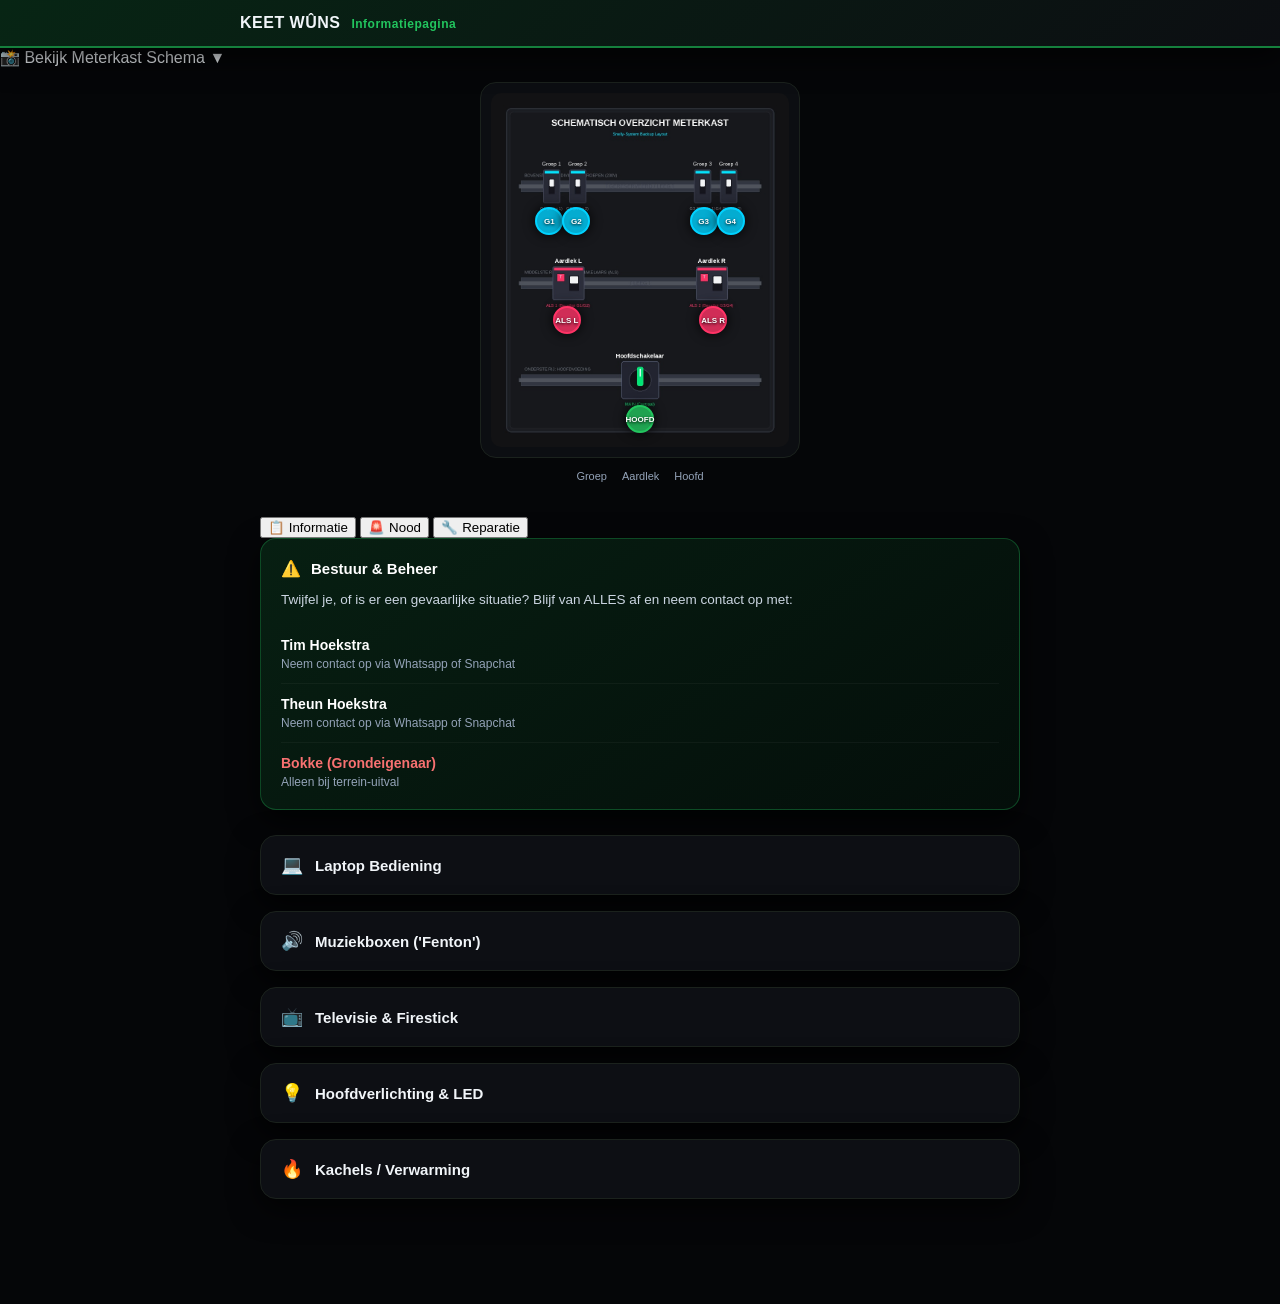
==== commit daec2d02: "Restore index.html to original state Restored original content and structure of index.html." ====
--- a/index.html
+++ b/index.html
@@ -4,16 +4,13 @@
     <meta charset="UTF-8">
     <meta name="viewport" content="width=device-width, initial-scale=1.0, maximum-scale=1.0, user-scalable=no">
     <title>Informatiepagina - Keet Wûns</title>
-    <link rel="stylesheet" href="style.css?">
+    <link rel="stylesheet" href="style.css">
 </head>
 <body>
 
     <header class="app-header">
         <div class="header-content">
             <h1>KEET WÛNS <span>Informatiepagina</span></h1>
-            <div class="system-status">
-                <span class="status-dot"></span> Snelkoppeling Actief
-            </div>
         </div>
     </header>
 
@@ -47,6 +44,12 @@
 
     <main class="app-main">
         
+        <div class="tab-navigation">
+            <button class="tab-btn active" onclick="switchTab(event, 'tab-info')">📋 Informatie</button>
+            <button class="tab-btn" onclick="switchTab(event, 'tab-nood')">🚨 Nood</button>
+            <button class="tab-btn" onclick="switchTab(event, 'tab-werk')">🔧 Reparatie</button>
+        </div>
+
         <section id="tab-info" class="tab-content active">
             
             <div class="contact-card">
@@ -68,12 +71,12 @@
                     <summary><span class="card-icon">💻</span> Laptop Bediening</summary>
                     <div class="card-body">
                         <div class="step-wizard" id="wiz-laptop">
-                            <div class="wizard-step active" data-highlight="hw-groep2">
+                            <div class="wizard-step active" data-highlight="">
                                 <span class="step-badge">Stap 1/4</span>
                                 <h3>Scherm activeren</h3>
                                 <p>De laptop staat standaard op de lader. Druk op een willekeurige toets zodat het scherm aangaat.</p>
                             </div>
-                            <div class="wizard-step" data-highlight="hw-groep2">
+                            <div class="wizard-step" data-highlight="">
                                 <span class="step-badge">Stap 2/4</span>
                                 <h3>Gebruik het 2e scherm</h3>
                                 <p>Gebruik het aparte 2e scherm en niet het laptop eigen scherm omdat deze kapot is.</p>
@@ -107,7 +110,7 @@
                                 <h3>Verbinden via Bluetooth</h3>
                                 <p>Verbind via bluetooth met 'Fenton'. Bij een succesvolle verbinding hoor je een geluidje en knippert het lampje langzaam.</p>
                             </div>
-                            <div class="wizard-step" data-highlight="hw-groep2">
+                            <div class="wizard-step" data-highlight="">
                                 <span class="step-badge">Stap 3/3</span>
                                 <h3>Conflict oplossen</h3>
                                 <p>Is hij direct verbonden zonder dat jij iets deed? Dan is hij verbonden met de laptop. Zet bluetooth op de laptop uit (wachtwoord: 1122).</p>
@@ -126,12 +129,12 @@
                                 <h3>Firestick voeden</h3>
                                 <p>Steek het usb kabeltje van de firestick in het adapterblokje die al in de stekkerdoos op de koelkast ligt.</p>
                             </div>
-                            <div class="wizard-step" data-highlight="hw-groep2">
+                            <div class="wizard-step" data-highlight="">
                                 <span class="step-badge">Stap 2/3</span>
                                 <h3>TV inschakelen</h3>
                                 <p>Doe de tv aan door rechts op het doorzichtige knopje te drukken. De afstandsbediening ligt normaliter op de koelkast.</p>
                             </div>
-                            <div class="wizard-step" data-highlight="hw-groep2">
+                            <div class="wizard-step" data-highlight="">
                                 <span class="step-badge danger">Waarschuwing</span>
                                 <h3>Uitzetten (Belangrijk!)</h3>
                                 <p>Bij het uitdoen moet de volgorde omgekeerd afgelegd worden. Het is van uiterst belang dat het stekkertje van de usb kabel eruitgehaald wordt!</p>
@@ -150,7 +153,7 @@
                                 <h3>Handmatige bediening</h3>
                                 <p>Links van de laptop plakt een afstandsbediening aan de bar. Witte knop "ON" is aan, rode knop "OFF" is uit.</p>
                             </div>
-                            <div class="wizard-step" data-highlight="hw-groep4">
+                            <div class="wizard-step" data-highlight="">
                                 <span class="step-badge">Stap 2/2</span>
                                 <h3>Automatische Tijden</h3>
                                 <p>Het licht gaat vrijdags automatisch aan om 4 uur, zaterdags om 8 uur en/of als Tim in de buurt komt van de keet.</p>
@@ -166,117 +169,16 @@
                         <div class="step-wizard" id="wiz-kachels">
                             <div class="wizard-step active" data-highlight="hw-main">
                                 <span class="step-badge danger">CRUCIAAL</span>
-                                <h3>Totale Belasting (Pre-Check)</h3>
-                                <p>Doe de kachel <strong>absoluut niet aan</strong> als de rookmachine (Groep 4) en/of frituurpan (Groep 3) aanstaan! Ze zitten op eigen groepen, maar de hoofdschakelaar van het terrein klapt er door de totale load direct uit.</p>
+                                <h3>Belastingrestrictie (Pre-Check)</h3>
+                                <p>Doe de kachel <strong>absoluut niet aan</strong> als de rookmachine en/of frituurpan aanstaan! Dit veroorzaakt direct uitval van het hele terrein.</p>
                             </div>
                             <div class="wizard-step" data-highlight="hw-groep1,hw-groep2">
                                 <span class="step-badge">Stap 2/3</span>
                                 <h3>Slimme aansturing</h3>
-                                <p>De kachels (3kW op Groep 1, 2kW op Groep 2) worden via LSC Smart Connect of Google Home aan en uit gezet.</p>
+                                <p>De kachels worden via LSC Smart Connect of Google Home aan en uit gezet.</p>
                             </div>
                             <div class="wizard-step" data-highlight="hw-groep1,hw-groep2">
                                 <span class="step-badge">Stap 3/3</span>
                                 <h3>Handmatige overbrugging</h3>
-                                <p>Deze kunnen ook handmatig aangezet worden door op de knop van de stekker te drukken. <strong>Vergeet niet de kachel uit te zetten!</strong></p>
-                            </div>
-                            <div class="wizard-nav"><button class="btn-prev" onclick="navigateWizard('wiz-kachels', -1)" disabled>Vorige</button><button class="btn-next" onclick="navigateWizard('wiz-kachels', 1)">Volgende</button></div>
-                        </div>
-                    </div>
-                </details>
-
-                <details class="modern-card" ontoggle="handleAccordionToggle(this)">
-                    <summary><span class="card-icon">🪩</span> Discobol, Lichtbord & Bel</summary>
-                    <div class="card-body">
-                        <div class="step-wizard" id="wiz-party">
-                            <div class="wizard-step active" data-highlight="hw-groep4">
-                                <span class="step-badge danger">LET OP</span>
-                                <h3>Noodverlichting Check</h3>
-                                <p>De witte stekker onder het lichtknopje mag er <strong>absoluut NIET</strong> uitgetrokken worden, dit is de noodverlichting op Groep 4!</p>
-                            </div>
-                            <div class="wizard-step" data-highlight="hw-groep4">
-                                <span class="step-badge">Stap 2/3</span>
-                                <h3>Inschakelen via Deurknop</h3>
-                                <p>De discobol, het 'Keet Wûns' lichtbord en de bel gaan aan via het lichtknopje aan de rechterkant van de deur.</p>
-                            </div>
-                            <div class="wizard-step" data-highlight="">
-                                <span class="step-badge">Stap 3/3</span>
-                                <h3>Asbak Beveiliging</h3>
-                                <p>Over het lichtknopje zit een asbak. Haal deze weg om te schakelen, en <strong>plaats de asbak altijd terug</strong> ter bescherming!</p>
-                            </div>
-                            <div class="wizard-nav"><button class="btn-prev" onclick="navigateWizard('wiz-party', -1)" disabled>Vorige</button><button class="btn-next" onclick="navigateWizard('wiz-party', 1)">Volgende</button></div>
-                        </div>
-                    </div>
-                </details>
-
-                <details class="modern-card" ontoggle="handleAccordionToggle(this)">
-                    <summary><span class="card-icon">🍟</span> Frituurpan (Buiten)</summary>
-                    <div class="card-body">
-                        <div class="step-wizard" id="wiz-frituur">
-                            <div class="wizard-step active" data-highlight="hw-main">
-                                <span class="step-badge danger">CRUCIAAL</span>
-                                <h3>Belastingwaarschuwing</h3>
-                                <p>Doe de frituurpan <strong>nooit aan</strong> als de rookmachine (Groep 4) en/of kachels (Groep 1 & 2) aanstaan om terreinuitval te voorkomen!</p>
-                            </div>
-                            <div class="wizard-step" data-highlight="hw-groep3">
-                                <span class="step-badge">Stap 2/3</span>
-                                <h3>Stroom & Opwarmen</h3>
-                                <p>Steek de stekker buiten in het stopcontact (Groep 3). Een rood lampje begint te branden.</p>
-                            </div>
-                            <div class="wizard-step" data-highlight="hw-groep3">
-                                <span class="step-badge">Stap 3/3</span>
-                                <h3>Groen lampje afwachten</h3>
-                                <p>Laat opwarmen totdat het groene lampje (in de frituurpan gedrukt) aanstaat. <strong>Na gebruik ALTIJD uittrekken!</strong></p>
-                            </div>
-                            <div class="wizard-nav"><button class="btn-prev" onclick="navigateWizard('wiz-frituur', -1)" disabled>Vorige</button><button class="btn-next" onclick="navigateWizard('wiz-frituur', 1)">Volgende</button></div>
-                        </div>
-                    </div>
-                </details>
-
-                <details class="modern-card" ontoggle="handleAccordionToggle(this)">
-                    <summary><span class="card-icon">💨</span> Rookmachine</summary>
-                    <div class="card-body">
-                        <div class="step-wizard" id="wiz-rook">
-                            <div class="wizard-step active" data-highlight="hw-main">
-                                <span class="step-badge danger">CRUCIAAL</span>
-                                <h3>Vloeistof & Belasting</h3>
-                                <p>Check of de rookmachine gevuld is! Bij een lege tank brandt hij door. Gebruik hem <strong>niet</strong> als kachels/frituurpan aanstaan wegens de hoge totale belasting.</p>
-                            </div>
-                            <div class="wizard-step" data-highlight="hw-groep4">
-                                <span class="step-badge">Stap 2/3</span>
-                                <h3>Opwarmen</h3>
-                                <p>Stop in het stopcontact (rood lampje brandt). Wacht tot het lampje groen is.</p>
-                            </div>
-                            <div class="wizard-step" data-highlight="hw-groep4">
-                                <span class="step-badge">Stap 3/3</span>
-                                <h3>Bediening via Afstandsbediening</h3>
-                                <p>Druk op letter <strong>'a'</strong> op de kleine vierkante afstandsbediening achter de bar. Stoppen doe je met <strong>'b'</strong>. Trek na afloop de stekker eruit.</p>
-                            </div>
-                            <div class="wizard-nav"><button class="btn-prev" onclick="navigateWizard('wiz-rook', -1)" disabled>Vorige</button><button class="btn-next" onclick="navigateWizard('wiz-rook', 1)">Volgende</button></div>
-                        </div>
-                    </div>
-                </details>
-
-                <details class="modern-card" ontoggle="handleAccordionToggle(this)">
-                    <summary><span class="card-icon">🌙</span> Verlichting Buiten</summary>
-                    <div class="card-body">
-                        <div class="step-wizard" id="wiz-buiten">
-                            <div class="wizard-step active" data-highlight="hw-groep3">
-                                <span class="step-badge">Stap 1/2</span>
-                                <h3>Kabels identificeren</h3>
-                                <p>Er hangen twee kabels: één voor de lichtslinger en één voor de verschijner op de fietsen.</p>
-                            </div>
-                            <div class="wizard-step" data-highlight="hw-groep3">
-                                <span class="step-badge">Stap 2/2</span>
-                                <h3>In- en Uitschakelen</h3>
-                                <p>Steek ze in het stopcontact om in te schakelen. Vergeet deze na afloop er niet uit te halen.</p>
-                            </div>
-                            <div class="wizard-nav"><button class="btn-prev" onclick="navigateWizard('wiz-buiten', -1)" disabled>Vorige</button><button class="btn-next" onclick="navigateWizard('wiz-buiten', 1)">Volgende</button></div>
-                        </div>
-                    </div>
-                </details>
-
-                <details class="modern-card" ontoggle="handleAccordionToggle(this)">
-                    <summary><span class="card-icon">🚽</span> WC Voorschriften</summary>
-                    <div class="card-body">
-                        <div class="step-wizard" id="wiz-wc">
-                            
+                                <p>Deze kunnen ook handmatig aangezet worden door op de knop van de stekker te drukken, deze licht op wanneer de kachel aanstaan. <strong>Vergeet niet de kachel uit te zetten!
+                                    
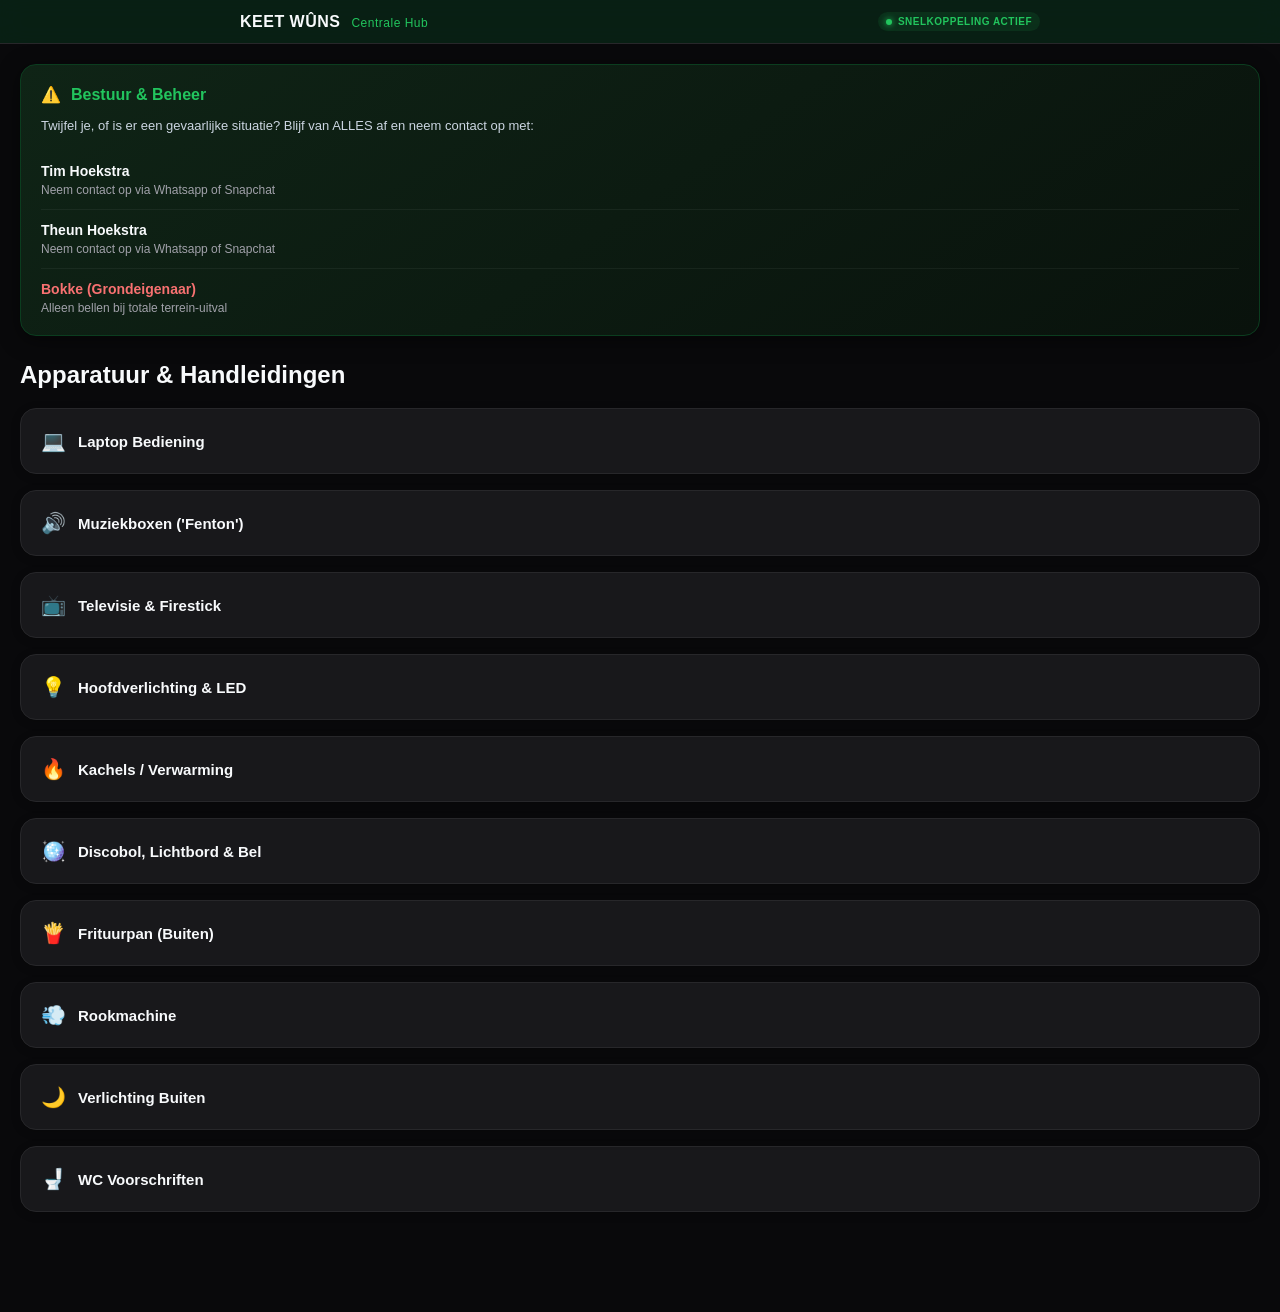
==== commit 65dfb9b5: "Revise index.html for Central Hub and emergency info Updated the index.html file to change the title" ====
--- a/index.html
+++ b/index.html
@@ -3,68 +3,37 @@
 <head>
     <meta charset="UTF-8">
     <meta name="viewport" content="width=device-width, initial-scale=1.0, maximum-scale=1.0, user-scalable=no">
-    <title>Informatiepagina - Keet Wûns</title>
+    <title>Keet Wûns - Centrale Hub</title>
     <link rel="stylesheet" href="style.css">
 </head>
 <body>
 
     <header class="app-header">
         <div class="header-content">
-            <h1>KEET WÛNS <span>Informatiepagina</span></h1>
+            <h1>KEET WÛNS <span>Centrale Hub</span></h1>
+            <div class="system-status">
+                <span class="status-dot"></span> Snelkoppeling Actief
+            </div>
         </div>
     </header>
 
-    <div class="sticky-visual-container">
-        <div class="visual-toggle" onclick="toggleVisual()">
-            <span class="toggle-text">📸 Bekijk Meterkast Schema</span>
-            <span class="toggle-icon" id="visual-chevron">▼</span>
-        </div>
-        
-        <div class="visual-content hidden" id="visual-content">
-            <div class="hotspot-container">
-                <img src="meterkast-foto.jpg" alt="Meterkast Keet Wûns" id="meterkast-img">
-
-                <div id="hw-groep1" class="hotspot type-group" style="top: 37%; left: 21.5%;" onclick="openModal('modal_groep1')"><span class="hotspot-label">G1</span></div>
-                <div id="hw-groep2" class="hotspot type-group" style="top: 37%; left: 30%;" onclick="openModal('modal_groep2')"><span class="hotspot-label">G2</span></div>
-                <div id="hw-groep3" class="hotspot type-group" style="top: 37%; left: 70%;" onclick="openModal('modal_groep3')"><span class="hotspot-label">G3</span></div>
-                <div id="hw-groep4" class="hotspot type-group" style="top: 37%; left: 78.5%;" onclick="openModal('modal_groep4')"><span class="hotspot-label">G4</span></div>
-
-                <div id="hw-aardlek-links" class="hotspot type-earth" style="top: 63.5%; left: 27%;" onclick="openModal('modal_aardlek_links')"><span class="hotspot-label">ALS L</span></div>
-                <div id="hw-aardlek-rechts" class="hotspot type-earth" style="top: 63.5%; left: 73%;" onclick="openModal('modal_aardlek_rechts')"><span class="hotspot-label">ALS R</span></div>
-
-                <div id="hw-main" class="hotspot type-main" style="top: 90%; left: 50%;" onclick="openModal('modal_main')"><span class="hotspot-label">HOOFD</span></div>
-            </div>
-            <div class="visual-legend">
-                <span><span class="dot blue"></span> Groep</span>
-                <span><span class="dot red"></span> Aardlek</span>
-                <span><span class="dot green"></span> Hoofd</span>
-            </div>
-        </div>
-    </div>
-
     <main class="app-main">
         
-        <div class="tab-navigation">
-            <button class="tab-btn active" onclick="switchTab(event, 'tab-info')">📋 Informatie</button>
-            <button class="tab-btn" onclick="switchTab(event, 'tab-nood')">🚨 Nood</button>
-            <button class="tab-btn" onclick="switchTab(event, 'tab-werk')">🔧 Reparatie</button>
+        <div class="contact-card">
+            <div class="contact-header">
+                <span class="icon">⚠️</span>
+                <h3>Bestuur & Beheer</h3>
+            </div>
+            <p>Twijfel je, of is er een gevaarlijke situatie? Blijf van ALLES af en neem contact op met:</p>
+            <ul class="contact-list">
+                <li><strong>Tim Hoekstra</strong> <span>Neem contact op via Whatsapp of Snapchat</span></li>
+                <li><strong>Theun Hoekstra</strong> <span>Neem contact op via Whatsapp of Snapchat</span></li>
+                <li class="emergency-contact"><strong>Bokke (Grondeigenaar)</strong> <span>Alleen bellen bij totale terrein-uitval</span></li>
+            </ul>
         </div>
 
         <section id="tab-info" class="tab-content active">
-            
-            <div class="contact-card">
-                <div class="contact-header">
-                    <span class="icon">⚠️</span>
-                    <h3>Bestuur & Beheer</h3>
-                </div>
-                <p>Twijfel je, of is er een gevaarlijke situatie? Blijf van ALLES af en neem contact op met:</p>
-                <ul class="contact-list">
-                    <li><strong>Tim Hoekstra</strong> <span>Neem contact op via Whatsapp of Snapchat</span></li>
-                    <li><strong>Theun Hoekstra</strong> <span>Neem contact op via Whatsapp of Snapchat</span></li>
-                    <li class="emergency-contact"><strong>Bokke (Grondeigenaar)</strong> <span>Alleen bij terrein-uitval</span></li>
-                </ul>
-            </div>
-
+            <h2 class="section-title">Apparatuur & Handleidingen</h2>
             <div class="card-list">
                 
                 <details class="modern-card" ontoggle="handleAccordionToggle(this)">
@@ -100,7 +69,7 @@
                     <summary><span class="card-icon">🔊</span> Muziekboxen ('Fenton')</summary>
                     <div class="card-body">
                         <div class="step-wizard" id="wiz-boxen">
-                            <div class="wizard-step active" data-highlight="hw-groep4">
+                            <div class="wizard-step active" data-highlight="">
                                 <span class="step-badge">Stap 1/3</span>
                                 <h3>Stroom & Activering</h3>
                                 <p>Stop de stekker in het stopcontact van de box bij de bar. De box maakt een muziekje en een rood lampje begint snel te knipperen.</p>
@@ -124,7 +93,7 @@
                     <summary><span class="card-icon">📺</span> Televisie & Firestick</summary>
                     <div class="card-body">
                         <div class="step-wizard" id="wiz-tv">
-                            <div class="wizard-step active" data-highlight="hw-groep2">
+                            <div class="wizard-step active" data-highlight="">
                                 <span class="step-badge">Stap 1/3</span>
                                 <h3>Firestick voeden</h3>
                                 <p>Steek het usb kabeltje van de firestick in het adapterblokje die al in de stekkerdoos op de koelkast ligt.</p>
@@ -148,7 +117,7 @@
                     <summary><span class="card-icon">💡</span> Hoofdverlichting & LED</summary>
                     <div class="card-body">
                         <div class="step-wizard" id="wiz-licht">
-                            <div class="wizard-step active" data-highlight="hw-groep4">
+                            <div class="wizard-step active" data-highlight="">
                                 <span class="step-badge">Stap 1/2</span>
                                 <h3>Handmatige bediening</h3>
                                 <p>Links van de laptop plakt een afstandsbediening aan de bar. Witte knop "ON" is aan, rode knop "OFF" is uit.</p>
@@ -167,18 +136,154 @@
                     <summary><span class="card-icon">🔥</span> Kachels / Verwarming</summary>
                     <div class="card-body">
                         <div class="step-wizard" id="wiz-kachels">
-                            <div class="wizard-step active" data-highlight="hw-main">
+                            <div class="wizard-step active" data-highlight="">
                                 <span class="step-badge danger">CRUCIAAL</span>
                                 <h3>Belastingrestrictie (Pre-Check)</h3>
-                                <p>Doe de kachel <strong>absoluut niet aan</strong> als de rookmachine en/of frituurpan aanstaan! Dit veroorzaakt direct uitval van het hele terrein.</p>
-                            </div>
-                            <div class="wizard-step" data-highlight="hw-groep1,hw-groep2">
+                                <p>Doe de kachel <strong>absoluut niet aan</strong> als de rookmachine en/of frituurpan aanstaan! Dit veroorzaakt direct kortsluiting.</p>
+                            </div>
+                            <div class="wizard-step" data-highlight="">
                                 <span class="step-badge">Stap 2/3</span>
                                 <h3>Slimme aansturing</h3>
                                 <p>De kachels worden via LSC Smart Connect of Google Home aan en uit gezet.</p>
                             </div>
-                            <div class="wizard-step" data-highlight="hw-groep1,hw-groep2">
+                            <div class="wizard-step" data-highlight="">
                                 <span class="step-badge">Stap 3/3</span>
                                 <h3>Handmatige overbrugging</h3>
-                                <p>Deze kunnen ook handmatig aangezet worden door op de knop van de stekker te drukken, deze licht op wanneer de kachel aanstaan. <strong>Vergeet niet de kachel uit te zetten!
-                                    
+                                <p>Deze kunnen ook handmatig aangezet worden door op de knop van de stekker te drukken. <strong>Vergeet niet de kachel uit te zetten!</strong></p>
+                            </div>
+                            <div class="wizard-nav"><button class="btn-prev" onclick="navigateWizard('wiz-kachels', -1)" disabled>Vorige</button><button class="btn-next" onclick="navigateWizard('wiz-kachels', 1)">Volgende</button></div>
+                        </div>
+                    </div>
+                </details>
+
+                <details class="modern-card" ontoggle="handleAccordionToggle(this)">
+                    <summary><span class="card-icon">🪩</span> Discobol, Lichtbord & Bel</summary>
+                    <div class="card-body">
+                        <div class="step-wizard" id="wiz-party">
+                            <div class="wizard-step active" data-highlight="">
+                                <span class="step-badge danger">LET OP</span>
+                                <h3>Noodverlichting Check</h3>
+                                <p>De witte stekker onder het lichtknopje mag er <strong>absoluut NIET</strong> uitgetrokken worden, dit is de noodverlichting!</p>
+                            </div>
+                            <div class="wizard-step" data-highlight="">
+                                <span class="step-badge">Stap 2/3</span>
+                                <h3>Inschakelen via Deurknop</h3>
+                                <p>De discobol, het 'Keet Wûns' lichtbord en de bel gaan aan via het lichtknopje aan de rechterkant van de deur.</p>
+                            </div>
+                            <div class="wizard-step" data-highlight="">
+                                <span class="step-badge">Stap 3/3</span>
+                                <h3>Asbak Beveiliging</h3>
+                                <p>Over het lichtknopje zit een asbak. Haal deze weg om te schakelen, en <strong>plaats de asbak altijd terug</strong> ter bescherming!</p>
+                            </div>
+                            <div class="wizard-nav"><button class="btn-prev" onclick="navigateWizard('wiz-party', -1)" disabled>Vorige</button><button class="btn-next" onclick="navigateWizard('wiz-party', 1)">Volgende</button></div>
+                        </div>
+                    </div>
+                </details>
+
+                <details class="modern-card" ontoggle="handleAccordionToggle(this)">
+                    <summary><span class="card-icon">🍟</span> Frituurpan (Buiten)</summary>
+                    <div class="card-body">
+                        <div class="step-wizard" id="wiz-frituur">
+                            <div class="wizard-step active" data-highlight="">
+                                <span class="step-badge danger">CRUCIAAL</span>
+                                <h3>Belastingwaarschuwing</h3>
+                                <p>Doe de frituurpan <strong>nooit aan</strong> als de rookmachine en/of kachels aanstaan!</p>
+                            </div>
+                            <div class="wizard-step" data-highlight="">
+                                <span class="step-badge">Stap 2/3</span>
+                                <h3>Stroom & Opwarmen</h3>
+                                <p>Steek de stekker buiten in het stopcontact. Een rood lampje begint te branden.</p>
+                            </div>
+                            <div class="wizard-step" data-highlight="">
+                                <span class="step-badge">Stap 3/3</span>
+                                <h3>Groen lampje afwachten</h3>
+                                <p>Laat opwarmen totdat het groene lampje (in de frituurpan gedrukt) aanstaat. <strong>Na gebruik ALTIJD uittrekken!</strong></p>
+                            </div>
+                            <div class="wizard-nav"><button class="btn-prev" onclick="navigateWizard('wiz-frituur', -1)" disabled>Vorige</button><button class="btn-next" onclick="navigateWizard('wiz-frituur', 1)">Volgende</button></div>
+                        </div>
+                    </div>
+                </details>
+
+                <details class="modern-card" ontoggle="handleAccordionToggle(this)">
+                    <summary><span class="card-icon">💨</span> Rookmachine</summary>
+                    <div class="card-body">
+                        <div class="step-wizard" id="wiz-rook">
+                            <div class="wizard-step active" data-highlight="">
+                                <span class="step-badge danger">CRUCIAAL</span>
+                                <h3>Vloeistof & Belasting</h3>
+                                <p>Check of de rookmachine gevuld is! Bij een lege tank brandt hij door. Gebruik hem <strong>niet</strong> als kachels/frituurpan aanstaan.</p>
+                            </div>
+                            <div class="wizard-step" data-highlight="">
+                                <span class="step-badge">Stap 2/3</span>
+                                <h3>Opwarmen</h3>
+                                <p>Stop in het stopcontact (rood lampje brandt). Wacht tot het lampje groen is.</p>
+                            </div>
+                            <div class="wizard-step" data-highlight="">
+                                <span class="step-badge">Stap 3/3</span>
+                                <h3>Bediening via Afstandsbediening</h3>
+                                <p>Druk op letter <strong>'a'</strong> op de kleine vierkante afstandsbediening achter de bar. Stoppen doe je met <strong>'b'</strong>. Trek na afloop de stekker eruit.</p>
+                            </div>
+                            <div class="wizard-nav"><button class="btn-prev" onclick="navigateWizard('wiz-rook', -1)" disabled>Vorige</button><button class="btn-next" onclick="navigateWizard('wiz-rook', 1)">Volgende</button></div>
+                        </div>
+                    </div>
+                </details>
+
+                <details class="modern-card" ontoggle="handleAccordionToggle(this)">
+                    <summary><span class="card-icon">🌙</span> Verlichting Buiten</summary>
+                    <div class="card-body">
+                        <div class="step-wizard" id="wiz-buiten">
+                            <div class="wizard-step active" data-highlight="">
+                                <span class="step-badge">Stap 1/2</span>
+                                <h3>Kabels identificeren</h3>
+                                <p>Er hangen twee kabels: één voor de lichtslinger en één voor de verschijner op de fietsen.</p>
+                            </div>
+                            <div class="wizard-step" data-highlight="">
+                                <span class="step-badge">Stap 2/2</span>
+                                <h3>In- en Uitschakelen</h3>
+                                <p>Steek ze in het stopcontact om in te schakelen. Vergeet deze na afloop er niet uit te halen.</p>
+                            </div>
+                            <div class="wizard-nav"><button class="btn-prev" onclick="navigateWizard('wiz-buiten', -1)" disabled>Vorige</button><button class="btn-next" onclick="navigateWizard('wiz-buiten', 1)">Volgende</button></div>
+                        </div>
+                    </div>
+                </details>
+
+                <details class="modern-card" ontoggle="handleAccordionToggle(this)">
+                    <summary><span class="card-icon">🚽</span> WC Voorschriften</summary>
+                    <div class="card-body">
+                        <div class="step-wizard" id="wiz-wc">
+                            <div class="wizard-step active" data-highlight="">
+                                <span class="step-badge danger">Waarschuwing</span>
+                                <h3>Restricties</h3>
+                                <p>Spoel geen objecten zoals (wc)papier of menstruatieproducten door de afvoer!</p>
+                            </div>
+                            <div class="wizard-step" data-highlight="">
+                                <span class="step-badge">Stap 2/3</span>
+                                <h3>Doorspoelen</h3>
+                                <p>Is het reservoir vol? Spoel dan door met zo weinig mogelijk water.</p>
+                            </div>
+                            <div class="wizard-step" data-highlight="">
+                                <span class="step-badge">Stap 3/3</span>
+                                <h3>Reservoir handmatig bijvullen</h3>
+                                <p>Draai de zwarte kraan links van het reservoir open. <strong>Vergeet deze kraan niet direct weer dicht te zetten!</strong></p>
+                            </div>
+                            <div class="wizard-nav"><button class="btn-prev" onclick="navigateWizard('wiz-wc', -1)" disabled>Vorige</button><button class="btn-next" onclick="navigateWizard('wiz-wc', 1)">Volgende</button></div>
+                        </div>
+                    </div>
+                </details>
+            </div>
+        </section>
+
+        <section id="tab-nood" class="tab-content">
+            <h2 class="section-title">Noodprotocollen</h2>
+            <div class="card-list">
+                
+                <details class="modern-card border-danger" ontoggle="handleAccordionToggle(this)">
+                    <summary><span class="card-icon">⚡</span> Elektrische Schok</summary>
+                    <div class="card-body">
+                        <div class="step-wizard" id="wiz-schok">
+                            <div class="wizard-step active" data-highlight="">
+                                <span class="step-badge danger">Stap 1/4</span>
+                                <h3>Schakel de stroom uit (Zie Meterkast Hub)</h3>
+                                <p>Raak het slachtoffer absoluut NIET aan voordat de gehele installatie spanningsloos is gemaakt. (Gebruik de NFC-tag in de meterkast om direct de groepen te zien).</p>
+                            </div>
+                            <div class="wizard-step" data-highligh
--- a/style.css
+++ b/style.css
@@ -1,29 +1,29 @@
-/* --- KEET WÛNS HIGH-END DESIGN SYSTEM --- */
+/* --- NATIVE APP DESIGN CSS --- */
 :root {
-    --bg-color: #050608; 
-    --card-bg: #0d0f14; 
-    --border-color: #1b221d;
-    --text-main: #f1f5f9; 
-    --text-muted: #94a3b8;
+    --bg-color: #09090b; 
+    --card-bg: #18181b; 
+    --border-color: #27272a;
+    --text-main: #f8fafc; 
+    --text-muted: #a1a1aa;
     
-    --keet-green: #15803d;   
-    --keet-dark: #072514;    
-    --neon-green: #22c55e;   
+    --primary-green: #15803d; /* Keet Wûns Midden-Groen */
+    --dark-green: #0b3d1f;    /* Keet Wûns Donkergroen */
+    --neon-green: #22c55e;    /* Keet Wûns Neon Accent */
     
     --group-blue: #00d2ff; 
     --danger-red: #ef4444; 
     --neon-red: #ff3366; 
     --warning-yellow: #f59e0b;
     
-    --shadow: 0 10px 30px rgba(0, 0, 0, 0.7); 
-    --transition: all 0.25s cubic-bezier(0.4, 0, 0.2, 1);
+    --shadow: 0 4px 20px rgba(0,0,0,0.5); 
+    --transition: all 0.3s cubic-bezier(0.4, 0, 0.2, 1);
 }
 
 *, *::before, *::after { box-sizing: border-box; }
 
 body { 
-    font-family: -apple-system, BlinkMacSystemFont, "Segoe UI", Roboto, Helvetica, sans-serif; 
-    margin: 0; padding: 0 0 85px 0; 
+    font-family: -apple-system, BlinkMacSystemFont, "SF Pro Text", "Segoe UI", Roboto, sans-serif; 
+    margin: 0; padding: 0 0 80px 0; /* Belangrijk: ruimte voor de bottom nav */
     background-color: var(--bg-color); 
     color: var(--text-main); 
     overflow-x: hidden; 
@@ -31,253 +31,81 @@
 }
 
 /* APP HEADER */
-.app-header { background: linear-gradient(135deg, var(--keet-dark), #0c0e12); border-bottom: 2px solid var(--keet-green); position: sticky; top: 0; z-index: 1000; padding: 14px 20px; box-shadow: var(--shadow); }
+.app-header { background: rgba(11, 61, 31, 0.45); backdrop-filter: blur(12px); border-bottom: 1px solid var(--border-color); position: sticky; top: 0; z-index: 1000; padding: 12px 20px; }
 .header-content { display: flex; justify-content: space-between; align-items: center; max-width: 800px; margin: 0 auto; }
 .header-content h1 { margin: 0; font-size: 16px; font-weight: 800; letter-spacing: 0.5px; color: var(--text-main); }
-.header-content h1 span { color: var(--neon-green); font-size: 12px; font-weight: 600; margin-left: 6px; }
-.system-status { font-size: 10px; font-weight: 700; color: var(--neon-green); display: flex; align-items: center; gap: 6px; text-transform: uppercase; background: rgba(34, 197, 94, 0.1); padding: 5px 10px; border-radius: 20px; }
-.status-dot { width: 6px; height: 6px; background: var(--neon-green); border-radius: 50%; box-shadow: 0 0 8px var(--neon-green); }
+.header-content h1 span { color: var(--neon-green); font-size: 12px; font-weight: 500; margin-left: 6px; }
+.system-status { font-size: 10px; font-weight: 700; color: var(--neon-green); display: flex; align-items: center; gap: 6px; text-transform: uppercase; letter-spacing: 0.5px; background: rgba(34, 197, 94, 0.1); padding: 4px 8px; border-radius: 20px; }
+.status-dot { width: 6px; height: 6px; background: var(--neon-green); border-radius: 50%; box-shadow: 0 0 6px var(--neon-green); }
 
-.app-main { padding: 20px; max-width: 800px; margin: 0 auto; }
-.tab-content { display: none; } 
-.tab-content.active { display: block; animation: fadeIn 0.3s ease; }
-.section-title { font-size: 13px; color: var(--neon-green); font-weight: 700; text-transform: uppercase; letter-spacing: 0.8px; margin: 25px 0 15px 0; border-bottom: 1px solid var(--border-color); padding-bottom: 6px; }
-@keyframes fadeIn { from { opacity: 0; transform: translateY(8px); } to { opacity: 1; transform: translateY(0); } }
+.interface-container { max-width: 800px; margin: 0 auto; display: flex; flex-direction: column; }
 
-/* CONTACT CARDS */
-.contact-card { background: linear-gradient(145deg, #071f12, #040e0a); border: 1px solid rgba(34, 197, 94, 0.3); border-radius: 16px; padding: 20px; margin-bottom: 25px; box-shadow: var(--shadow); }
-.text-block-green { background: linear-gradient(145deg, var(--keet-dark), #040e0a) !important; border: 1px solid var(--keet-green) !important; }
+/* STICKY VISUAL PANEL (METERKAST) */
+.sticky-visual-container { position: sticky; top: 55px; z-index: 900; background: var(--bg-color); box-shadow: 0 10px 20px rgba(0,0,0,0.4); border-bottom: 1px solid var(--border-color); }
+.visual-toggle { padding: 12px 20px; display: flex; justify-content: space-between; align-items: center; background: #1a2e1d; font-weight: 600; font-size: 14px; cursor: pointer; color: var(--text-main); user-select: none; border-bottom: 1px solid rgba(34, 197, 94, 0.2); }
+.visual-toggle:active { background: #223e27; }
+.toggle-text { color: var(--neon-green); }
+.toggle-icon { transition: var(--transition); font-size: 12px; color: var(--neon-green); }
+
+.visual-content { transition: max-height 0.4s ease, padding 0.4s ease; max-height: 400px; overflow: hidden; padding: 15px 20px; }
+.visual-content.hidden { max-height: 0; padding: 0 20px; border-top: none; }
+
+.hotspot-container { position: relative; width: 100%; max-width: 320px; margin: 0 auto; background-color: var(--card-bg); padding: 10px; border-radius: 12px; border: 1px solid var(--border-color); }
+.hotspot-container img { width: 100%; border-radius: 8px; display: block; height: auto; }
+
+.hotspot { position: absolute; width: 28px; height: 28px; border-radius: 50%; cursor: pointer; transform: translate(-50%, -50%); border: 2px solid #ffffff; box-shadow: 0 0 12px rgba(0,0,0,0.9); display: flex; align-items: center; justify-content: center; transition: var(--transition); user-select: none; }
+.hotspot-label { font-size: 8px; font-weight: 900; color: #ffffff; text-shadow: 0 1px 3px #000; }
+.hotspot.type-group { background-color: rgba(0, 210, 255, 0.85); border-color: var(--group-blue); }
+.hotspot.type-earth { background-color: rgba(255, 51, 102, 0.85); border-color: var(--neon-red); }
+.hotspot.type-main { background-color: rgba(34, 197, 94, 0.85); border-color: var(--neon-green); }
+
+.hotspot.highlight-active { transform: translate(-50%, -50%) scale(1.6) !important; border-color: #ffffff !important; box-shadow: 0 0 35px #ffffff, 0 0 15px inherit !important; z-index: 999; animation: criticalFlash 0.5s infinite alternate !important; }
+@keyframes criticalFlash { 0% { filter: brightness(1); } 100% { filter: brightness(1.8); } }
+
+.visual-legend { display: flex; gap: 15px; margin-top: 10px; justify-content: center; font-size: 11px; color: var(--text-muted); font-weight: 500; }
+.dot { width: 10px; height: 10px; border-radius: 50%; display: inline-block; }
+.dot.blue { background: var(--group-blue); } .dot.red { background: var(--neon-red); } .dot.green { background: var(--neon-green); }
+
+/* CONTENT GEBIED */
+.app-main { padding: 20px; }
+.tab-navigation { display: none; } 
+.tab-content { display: none; animation: fadeIn 0.3s ease; } 
+.tab-content.active { display: block; }
+@keyframes fadeIn { from { opacity: 0; transform: translateY(10px); } to { opacity: 1; transform: translateY(0); } }
+
+/* CONTACT KAART */
+.contact-card { background: linear-gradient(145deg, #0f2416, #09120c); border: 1px solid var(--dark-green); border-radius: 16px; padding: 20px; margin-bottom: 25px; box-shadow: var(--shadow); }
 .contact-header { display: flex; align-items: center; gap: 10px; margin-bottom: 12px; }
-.contact-header h3 { margin: 0; color: #fff; font-size: 15px; font-weight: 700; }
-.contact-card p { font-size: 13.5px; color: #cbd5e1; margin: 0 0 15px 0; line-height: 1.5; }
+.contact-header h3 { margin: 0; color: var(--neon-green); font-size: 16px; }
+.contact-card p { font-size: 13px; color: #cbd5e1; margin: 0 0 15px 0; line-height: 1.5; }
 .contact-list { list-style: none; padding: 0; margin: 0; }
-.contact-list li { padding: 12px 0; border-bottom: 1px solid rgba(255,255,255,0.04); display: flex; flex-direction: column; gap: 4px; font-size: 14px; color: #fff; }
-.contact-list li span { font-size: 12px; color: var(--text-muted); }
+.contact-list li { padding: 12px 0; border-bottom: 1px solid rgba(255,255,255,0.05); display: flex; flex-direction: column; gap: 4px; font-size: 14px; }
+.contact-list li span { font-size: 12px; color: #a1a1aa; }
 .contact-list li:last-child { border-bottom: none; padding-bottom: 0; }
-.emergency-contact { color: #f87171 !important; }
+.emergency-contact { color: #f87171; }
 
-/* MODERNE GLASSMORPHISM CARDS */
+/* MODERNE KAARTEN */
 .card-list { display: flex; flex-direction: column; gap: 16px; }
-.modern-card { background: var(--card-bg); border: 1px solid var(--border-color); border-radius: 16px; box-shadow: var(--shadow); overflow: hidden; }
-.modern-card summary { padding: 18px 20px; font-weight: 600; font-size: 15px; cursor: pointer; user-select: none; outline: none; display: flex; align-items: center; gap: 12px; color: var(--text-main); }
+.modern-card { background: var(--card-bg); border: 1px solid var(--border-color); border-radius: 16px; box-shadow: 0 2px 10px rgba(0,0,0,0.2); overflow: hidden; }
+.modern-card summary { padding: 20px; font-weight: 600; font-size: 15px; cursor: pointer; user-select: none; outline: none; display: flex; align-items: center; gap: 12px; color: var(--text-main); transition: var(--transition); }
 .modern-card summary::-webkit-details-marker { display: none; }
-.modern-card summary:hover { background: rgba(34, 197, 94, 0.04); }
-.modern-card[open] summary { border-bottom: 1px solid var(--border-color); background: #080a0d; color: var(--neon-green); }
-.highlight-green { border-color: rgba(34, 197, 94, 0.25); background: linear-gradient(180deg, rgba(7, 37, 20, 0.3), var(--card-bg)); }
-
-.card-icon { font-size: 18px; }
-.card-body { padding: 20px; background: #06070a; }
-
-/* DIRECT CARDS VOOR METERKAST */
-.direct-card { background: var(--card-bg); border: 1px solid var(--border-color); border-radius: 16px; padding: 20px; margin-bottom: 16px; box-shadow: var(--shadow); }
-.border-warning { border-left: 4px solid var(--warning-yellow); border-color: rgba(245, 158, 11, 0.2); }
-.card-header { display: flex; align-items: center; gap: 12px; margin-bottom: 12px; padding-bottom: 10px; border-bottom: 1px solid rgba(255,255,255,0.05); }
-.card-header h3 { margin: 0; font-size: 15px; font-weight: 700; color: #fff; }
-.action-list { margin: 0; padding-left: 20px; color: var(--text-muted); font-size: 13.5px; line-height: 1.6; }
-.action-list li { margin-bottom: 10px; }
+.modern-card summary:hover { background: #1a241c; }
+.modern-card[open] summary { border-bottom: 1px solid var(--border-color); background: #0c120d; color: var(--neon-green); }
+.card-icon { font-size: 20px; }
+.card-body { padding: 20px; background: #0c0c0e; }
+.border-danger { border-left: 4px solid var(--danger-red); }
+.border-warning { border-left: 4px solid var(--warning-yellow); }
 
 /* WIZARD SYSTEM */
 .step-wizard { display: flex; flex-direction: column; }
-.wizard-step { display: none; } .wizard-step.active { display: block; animation: fadeInStep 0.2s ease; }
-@keyframes fadeInStep { from { opacity: 0; transform: translateX(5px); } to { opacity: 1; transform: translateX(0); } }
+.wizard-step { display: none; } .wizard-step.active { display: block; animation: fadeInStep 0.3s ease; }
+@keyframes fadeInStep { from { opacity: 0; transform: translateX(10px); } to { opacity: 1; transform: translateX(0); } }
 
-.step-badge { display: inline-block; padding: 4px 10px; background: rgba(34, 197, 94, 0.08); border: 1px solid rgba(34, 197, 94, 0.15); border-radius: 6px; font-size: 11px; font-weight: 700; color: var(--neon-green); margin-bottom: 12px; }
-.step-badge.danger { background: rgba(239, 68, 68, 0.12); color: #fca5a5; border: 1px solid rgba(239, 68, 68, 0.25); }
-.step-wizard h3 { margin: 0 0 8px 0; font-size: 15px; color: #fff; font-weight: 700; }
-.step-wizard p { margin: 0; font-size: 13.5px; color: var(--text-muted); line-height: 1.5; }
-.highlight-text { color: var(--neon-green); }
+.step-badge { display: inline-block; padding: 4px 10px; background: rgba(34, 197, 94, 0.1); border: 1px solid rgba(34, 197, 94, 0.2); border-radius: 6px; font-size: 11px; font-weight: 700; color: var(--neon-green); margin-bottom: 12px; letter-spacing: 0.5px; text-transform: uppercase; }
+.step-badge.danger { background: rgba(239, 68, 68, 0.2); color: #fca5a5; border: 1px solid rgba(239, 68, 68, 0.4); }
+.wizard-step h3 { margin: 0 0 10px 0; font-size: 16px; color: var(--text-main); line-height: 1.3; }
+.wizard-step p { margin: 0 0 12px 0; font-size: 14px; color: var(--text-muted); line-height: 1.5; }
+.highlight-text { color: var(--neon-green); font-size: 15px; }
 
-.warning-box { background: rgba(245, 158, 11, 0.06); border-left: 3px solid var(--warning-yellow); padding: 12px; border-radius: 8px; font-size: 13px; color: #fcd34d; margin-bottom: 15px; }
-.danger-box { background: rgba(239, 68, 68, 0.05); border-left: 3px solid var(--danger-red); padding: 12px; border-radius: 8px; font-size: 13px; color: #fca5a5; margin-top: 10px; }
-.text-block { font-size: 13.5px; color: var(--text-muted); line-height: 1.5; }
-
-/* NAVIGATIE BUTTONS */
-.wizard-nav { display: flex; gap: 12px; margin-top: 15px; padding-top: 15px; border-top: 1px solid var(--border-color); }
-.btn-prev, .btn-next { flex: 1; padding: 12px; background: #1e222b; border: 1px solid rgba(255,255,255,0.03); color: #fff; font-size: 13.5px; font-weight: 700; border-radius: 10px; cursor: pointer; transition: var(--transition); }
-.btn-next { background: var(--keet-green); border-color: rgba(34,197,94,0.15); }
-.btn-prev:hover:not(:disabled) { background: #282f3d; }
-.btn-next:hover:not(:disabled) { background: #166534; }
-.btn-prev:disabled, .btn-next:disabled { opacity: 0.25; cursor: not-allowed; }
-.inline-action-btn { background: #1f1f22; border: 1px solid var(--group-blue); color: var(--group-blue); padding: 4px 8px; border-radius: 6px; font-size: 11px; font-weight: 600; cursor: pointer; margin-top: 8px; }
-
-/* METERKAST HUB AFBEELDING SPECIFIEK */
-.static-visual-container { background: var(--bg-color); border-bottom: 1px solid var(--border-color); box-shadow: 0 4px 20px rgba(0,0,0,0.3); }
-.visual-content { padding: 15px 20px; }
-.hotspot-container { position: relative; width: 100%; max-width: 320px; margin: 0 auto; background: #0c0e12; padding: 10px; border-radius: 16px; border: 1px solid var(--border-color); }
-.hotspot-container img { width: 100%; border-radius: 10px; display: block; height: auto; }
-
-.hotspot { position: absolute; width: 28px; height: 28px; border-radius: 50%; cursor: pointer; transform: translate(-50%, -50%); border: 2px solid #ffffff; box-shadow: 0 0 12px rgba(0,0,0,0.9); display: flex; align-items: center; justify-content: center; transition: var(--transition); }
-.hotspot-label { font-size: 8px; font-weight: 900; color: #ffffff; text-shadow: 0 1px 3px #000; }
-.hotspot.type-group { background: rgba(0, 210, 255, 0.8); border-color: var(--group-blue); }
-.hotspot.type-earth { background: rgba(255, 51, 102, 0.8); border-color: var(--neon-red); }
-.hotspot.type-main { background: rgba(34, 197, 94, 0.8); border-color: var(--neon-green); }
-
-.hotspot.highlight-active { transform: translate(-50%, -50%) scale(1.5) !important; border-color: #ffffff !important; box-shadow: 0 0 35px #ffffff, 0 0 15px inherit !important; z-index: 999; animation: criticalFlash 0.5s infinite alternate !important; }
-@keyframes criticalFlash { 0% { filter: brightness(1); } 100% { filter: brightness(1.7); } }
-.visual-legend { display: flex; gap: 15px; margin-top: 12px; justify-content: center; font-size: 11px; color: var(--text-muted); }
-
-/* ASSISTENT SECTOR */
-.selector-card { background: var(--card-bg); border: 1px solid var(--border-color); border-radius: 16px; padding: 20px; }
-.modern-select { width: 100%; padding: 14px; background: #09090b; border: 1px solid var(--border-color); color: #fff; font-size: 14px; border-radius: 10px; outline: none; appearance: none; }
-.selector-result-box { margin-top: 15px; padding: 15px; background: rgba(34, 197, 94, 0.04); border-radius: 12px; border: 1px solid rgba(34, 197, 94, 0.15); }
-.selector-result-box.hidden { display: none; }
-.selector-img { width: 100%; max-height: 200px; object-fit: cover; border-radius: 10px; margin-bottom: 12px; }
-.unlock-btn { width: 100%; padding: 12px; background: #222225; border: 1px solid #3f3f46; color: #fff; font-weight: 600; border-radius: 8px; cursor: pointer; margin-top: 15px; }
-
-/* APP NAVIGATION BOTTOM (3 knoppen) */
-.bottom-app-nav { position: fixed; bottom: 0; left: 0; width: 100%; height: 72px; background: rgba(7, 26, 14, 0.96); backdrop-filter: blur(20px); border-top: 1px solid rgba(34, 197, 94, 0.25); display: flex; justify-content: center; gap: 12%; align-items: center; z-index: 1000; padding-bottom: env(safe-area-inset-bottom); box-shadow: 0 -5px 25px rgba(0,0,0,0.6); }
-.nav-item { background: none; border: none; color: #52525b; display: flex; flex-direction: column; align-items: center; gap: 4px; padding: 8px 16px; cursor: pointer; transition: var(--transition); outline: none; text-decoration: none; }
-.nav-icon { font-size: 20px; filter: grayscale(100%) opacity(0.5); transition: var(--transition); }
-.nav-text { font-size: 11px; font-weight: 700; }
-.nav-item.active { color: var(--neon-green); }
-.nav-item.active .nav-icon { filter: grayscale(0%) opacity(1); transform: scale(1.1); }
-
-/* SYSTEM MODALS */
-.modal { display: none; position: fixed; z-index: 3000; left: 0; top: 0; width: 100%; height: 100%; background: rgba(0, 0, 0, 0.85); backdrop-filter: blur(6px); }
-.modal-content { background: var(--card-bg); border: 1px solid var(--border-color); border-radius: 16px; padding: 25px; width: 90%; max-width: 400px; margin: 40% auto; position: relative; box-shadow: var(--shadow); }
-.close-btn { position: absolute; top: 15px; right: 20px; font-size: 24px; color: var(--text-muted); cursor: pointer; }
-
-
-/* --- EXACTE DIGITALE PLATTEGROND (VOLGENS SCHETS) --- */
-.keet-map-wrapper {
-    position: relative;
-    width: 100%;
-    padding: 40px 0 20px 40px; /* Ruimte voor frituur en toilet erbuiten */
-    margin-top: 10px;
-}
-
-.keet-map-container {
-    position: relative;
-    width: 100%;
-    aspect-ratio: 5 / 8;
-    background: #09090b;
-    border: 3px solid #f8fafc; 
-    box-shadow: inset 0 0 15px rgba(0,0,0,0.8);
-}
-
-/* Externe Elementen buiten de plattegrond */
-.ext-toilet {
-    top: 5px; left: 20%; 
-    width: 25%; height: 35px;
-    background: #d1d5db; 
-    border: 3px solid #000;
-    border-bottom: none;
-    z-index: 5;
-    display: flex; align-items: center; justify-content: center; font-size: 16px; cursor: pointer;
-}
-.ext-frituur {
-    top: 35%; left: 5px; 
-    width: 35px; height: 25px;
-    background: #bfdbfe; 
-    border-radius: 4px;
-    border: 1px solid #3b82f6;
-    font-size: 14px;
-    z-index: 5;
-    display: flex; align-items: center; justify-content: center; cursor: pointer;
-}
-
-/* De muren van het Bar-eiland */
-.bar-wall { position: absolute; background: #f8fafc; z-index: 5; box-shadow: 0 0 5px rgba(255,255,255,0.2); }
-.bar-wall-1 { top: 0; left: 38%; width: 2px; height: 45%; }
-.bar-wall-2 { top: 45%; left: 38%; width: 22%; height: 2px; }
-.bar-wall-3 { top: 35%; left: 60%; width: 2px; height: 10%; }
-.bar-wall-4 { top: 35%; left: 60%; width: 15%; height: 2px; }
-.bar-wall-5 { top: 25%; left: 75%; width: 2px; height: 10%; }
-.bar-wall-6 { top: 25%; left: 60%; width: 15%; height: 2px; }
-.bar-wall-7 { top: 0; left: 60%; width: 2px; height: 25%; }
-
-.bar-text-overlay {
-    position: absolute;
-    top: 22%; left: 49%;
-    transform: translate(-50%, -50%) rotate(45deg);
-    color: rgba(255,255,255,0.05);
-    font-size: 28px; font-weight: 900;
-    z-index: 1;
-}
-
-/* Blauwe ramen */
-.map-window { position: absolute; width: 6px; height: 12%; left: -4px; background: #6366f1; border-radius: 4px; }
-.window-top { top: 15%; }
-.window-bottom { bottom: 15%; }
-
-/* Klapdeur en tekst */
-.map-door-line {
-    position: absolute;
-    top: 40%; left: -20px;
-    width: 22px; height: 2px;
-    background: #fff;
-    transform: rotate(45deg);
-    transform-origin: right top;
-}
-.map-door-text {
-    position: absolute;
-    top: 43%; left: 4px;
-    color: #fff; font-size: 9px;
-    transform: rotate(-90deg);
-}
-
-/* Apparatuur Iconen */
-.map-item {
-    position: absolute;
-    cursor: pointer;
-    display: flex; align-items: center; justify-content: center;
-    z-index: 10; font-size: 12px;
-    transition: transform 0.2s ease;
-}
-.map-item:active { transform: scale(1.2); }
-
-.fenton-box { width: 25px; height: 25px; background: #4b5563; border-radius: 6px; transform: rotate(45deg); }
-.rookmachine { width: 18px; height: 22px; background: #1e3a8a; border-radius: 4px; }
-.kachel-vert { width: 12px; height: 40px; background: #bef264; border-radius: 6px; }
-.kachel-horz { width: 40px; height: 12px; background: #bef264; border-radius: 6px; }
-.party-knop { width: 22px; height: 22px; background: #06b6d4; border-radius: 50%; font-size: 14px; }
-.meterkast { width: 12px; height: 40px; background: #ef4444; border-radius: 4px; }
-.discobol { width: 30px; height: 30px; background: #d1d5db; border-radius: 50%; outline: 3px dashed #9ca3af; transform: translate(-50%, -50%); }
-
-.licht-remote { width: 18px; height: 18px; background: #fde047; border-radius: 50%; }
-.kleine-koelkast { width: 25px; height: 25px; background: #34d399; border-radius: 4px; }
-.laptop { width: 32px; height: 18px; background: #f472b6; border-radius: 4px; }
-.grote-koelkast { width: 32px; height: 32px; background: #10b981; border-radius: 6px; }
-.tv { width: 38px; height: 14px; background: #f97316; border-radius: 4px; }
-
-.blusser { width: 16px; height: 16px; background: #dc2626; transform: rotate(45deg); box-shadow: 0 0 10px rgba(220,38,38,0.5); }
-.map-triangle { position: absolute; width: 0; height: 0; border-left: 10px solid transparent; border-right: 10px solid transparent; border-bottom: 18px solid #fef08a; cursor: pointer; z-index: 12; }
-.map-triangle .cross { position: absolute; top: 4px; left: -4px; color: #ef4444; font-size: 8px; font-weight: bold; }
-
-/* INTERACTIEVE MAP POP-UP MODAL */
-.map-popup-overlay {
-    position: fixed; top: 0; left: 0; width: 100%; height: 100%;
-    background: rgba(0,0,0,0.7);
-    backdrop-filter: blur(4px);
-    z-index: 6000;
-    display: flex; align-items: center; justify-content: center;
-    opacity: 0; pointer-events: none;
-    transition: opacity 0.3s ease;
-}
-.map-popup-overlay.show { opacity: 1; pointer-events: auto; }
-
-.map-popup-content {
-    background: var(--card-bg);
-    border: 1px solid var(--neon-green);
-    border-radius: 16px;
-    padding: 25px;
-    width: 85%; max-width: 350px;
-    text-align: center;
-    box-shadow: 0 10px 40px rgba(34, 197, 94, 0.2);
-    transform: translateY(20px);
-    transition: transform 0.3s ease;
-}
-.map-popup-overlay.show .map-popup-content { transform: translateY(0); }
-.map-popup-content h3 { margin: 0 0 10px 0; color: var(--neon-green); font-size: 18px; }
-.map-popup-content p { color: #fff; font-size: 14px; line-height: 1.5; margin-bottom: 20px; }
-.map-popup-btn {
-    width: 100%; padding: 12px;
-    background: var(--keet-green);
-    color: #fff; font-weight: bold; border: none;
-    border-radius: 10px; cursor: pointer;
-}
-
-@media (min-width: 950px) {
-    .interface-container { flex-direction: row; display: grid; grid-template-columns: 1.1fr 1fr; max-width: 1200px; gap: 25px; }
-    .bottom-app-nav { gap: 8%; }
-}
+.warning-box { background: rgba(245, 158, 11, 0.1); border-left: 3px solid var(--warning-yellow); padding: 12px; border-radius: 6px; font-size: 13px; color: #fcd34d; margin-bottom: 15px
+              
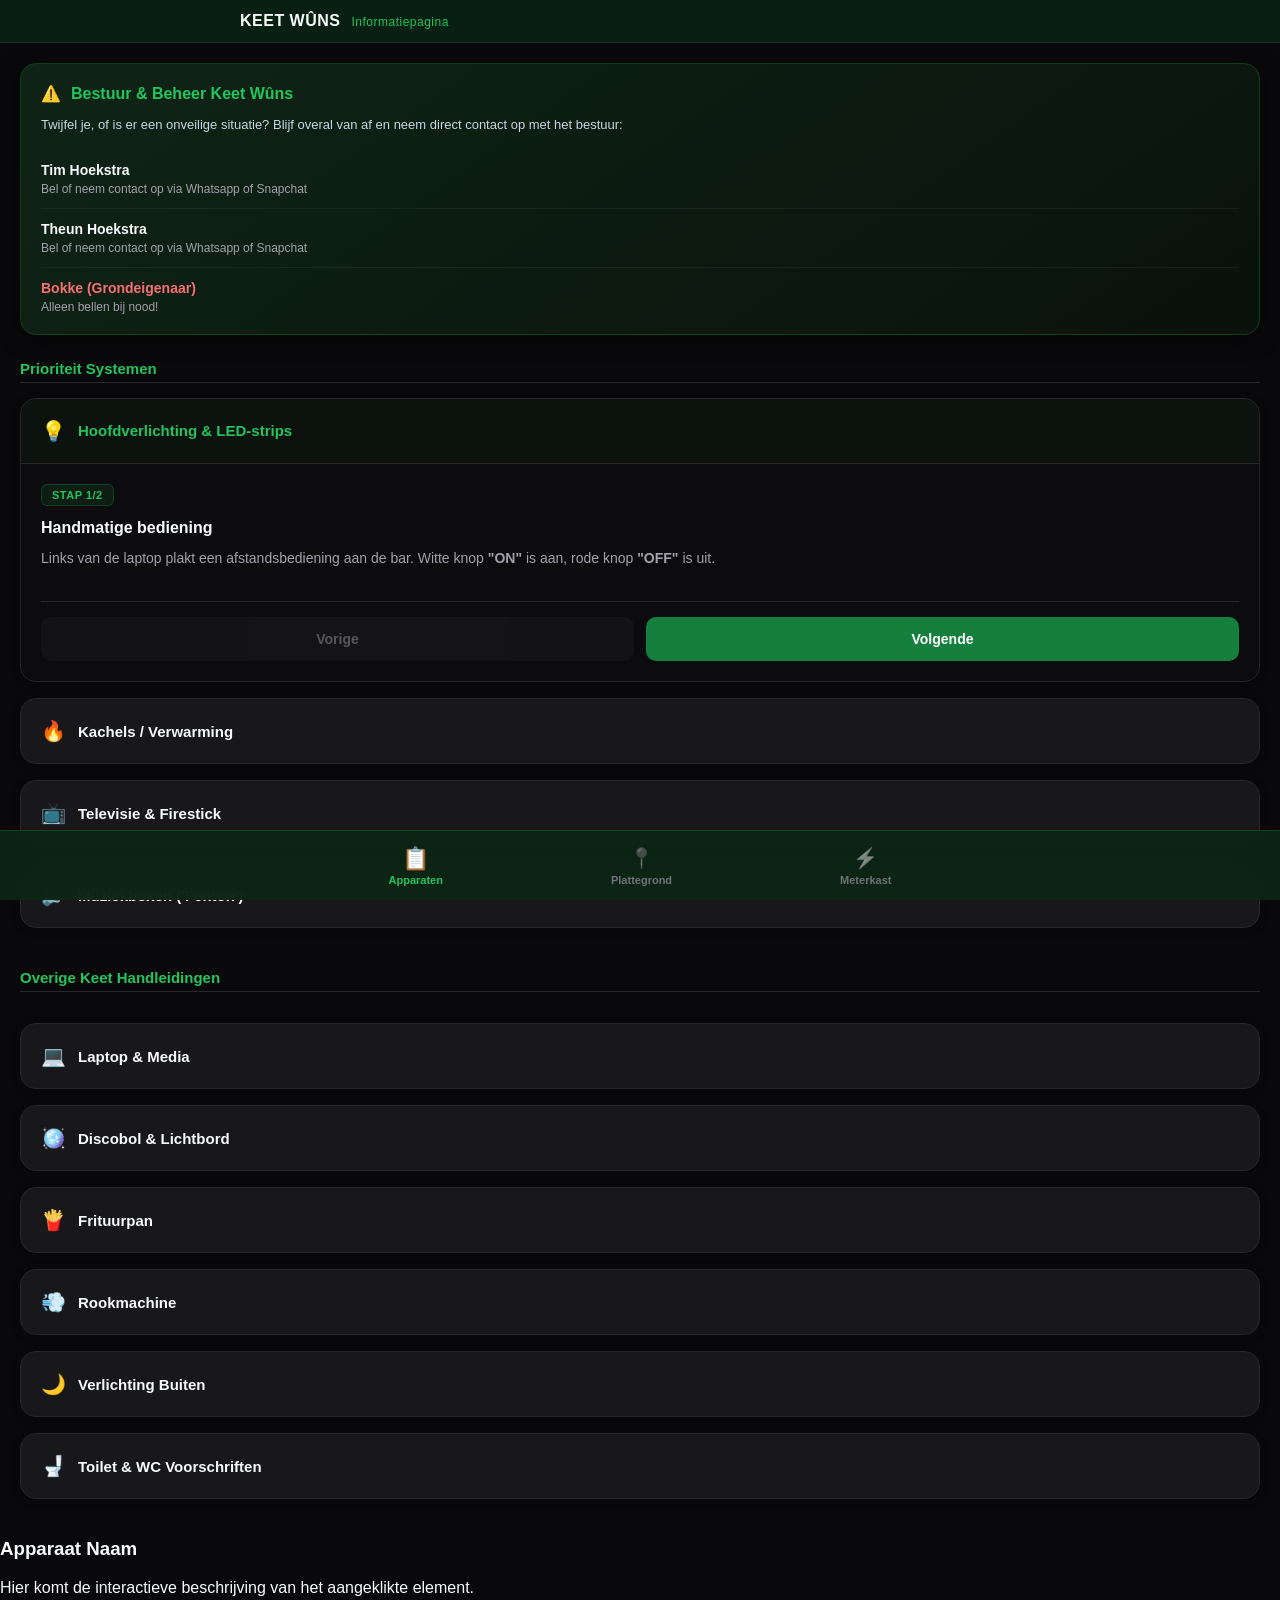
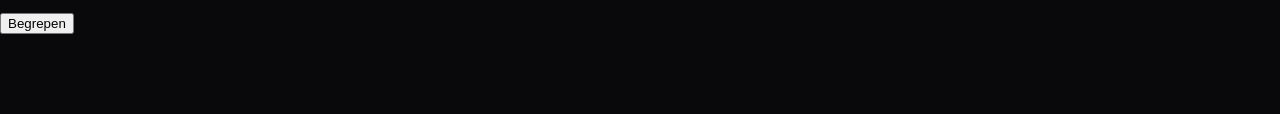
==== commit c3362191: "Update fmt.Println message from 'Hello' to 'Goodbye'" ====
--- a/index.html
+++ b/index.html
@@ -3,17 +3,14 @@
 <head>
     <meta charset="UTF-8">
     <meta name="viewport" content="width=device-width, initial-scale=1.0, maximum-scale=1.0, user-scalable=no">
-    <title>Keet Wûns - Centrale Hub</title>
-    <link rel="stylesheet" href="style.css">
+    <title>Informatiepagina - Keet Wûns</title>
+    <link rel="stylesheet" href="style.css?v=8">
 </head>
 <body>
 
     <header class="app-header">
         <div class="header-content">
-            <h1>KEET WÛNS <span>Centrale Hub</span></h1>
-            <div class="system-status">
-                <span class="status-dot"></span> Snelkoppeling Actief
-            </div>
+            <h1>KEET WÛNS <span>Informatiepagina</span></h1>
         </div>
     </header>
 
@@ -22,249 +19,251 @@
         <div class="contact-card">
             <div class="contact-header">
                 <span class="icon">⚠️</span>
-                <h3>Bestuur & Beheer</h3>
+                <h3>Bestuur & Beheer Keet Wûns</h3>
             </div>
-            <p>Twijfel je, of is er een gevaarlijke situatie? Blijf van ALLES af en neem contact op met:</p>
+            <p>Twijfel je, of is er een onveilige situatie? Blijf overal van af en neem direct contact op met het bestuur:</p>
             <ul class="contact-list">
-                <li><strong>Tim Hoekstra</strong> <span>Neem contact op via Whatsapp of Snapchat</span></li>
-                <li><strong>Theun Hoekstra</strong> <span>Neem contact op via Whatsapp of Snapchat</span></li>
-                <li class="emergency-contact"><strong>Bokke (Grondeigenaar)</strong> <span>Alleen bellen bij totale terrein-uitval</span></li>
+                <li><strong>Tim Hoekstra</strong> <span>Bel of neem contact op via Whatsapp of Snapchat</span></li>
+                <li><strong>Theun Hoekstra</strong> <span>Bel of neem contact op via Whatsapp of Snapchat</span></li>
+                <li class="emergency-contact"><strong>Bokke (Grondeigenaar)</strong> <span>Alleen bellen bij nood!</span></li>
             </ul>
         </div>
 
         <section id="tab-info" class="tab-content active">
-            <h2 class="section-title">Apparatuur & Handleidingen</h2>
+            <h2 class="section-title">Prioriteit Systemen</h2>
             <div class="card-list">
                 
-                <details class="modern-card" ontoggle="handleAccordionToggle(this)">
-                    <summary><span class="card-icon">💻</span> Laptop Bediening</summary>
+                <details class="modern-card highlight-green" open>
+                    <summary><span class="card-icon">💡</span> Hoofdverlichting & LED-strips</summary>
+                    <div class="card-body">
+                        <div class="step-wizard" id="wiz-licht">
+                            <div class="wizard-step active">
+                                <span class="step-badge">Stap 1/2</span>
+                                <h3>Handmatige bediening</h3>
+                                <p>Links van de laptop plakt een afstandsbediening aan de bar. Witte knop <strong>"ON"</strong> is aan, rode knop <strong>"OFF"</strong> is uit.</p>
+                            </div>
+                            <div class="wizard-step">
+                                <span class="step-badge">Stap 2/2</span>
+                                <h3>Vaste Tijden & Automatisering</h3>
+                                <p>Het licht gaat vrijdags automatisch aan om 16:00, zaterdags om 20:00 en/of zodra Tim in de buurt komt van de keet.</p>
+                            </div>
+                            <div class="wizard-nav"><button class="btn-prev" onclick="navigateWizard('wiz-licht', -1)" disabled>Vorige</button><button class="btn-next" onclick="navigateWizard('wiz-licht', 1)">Volgende</button></div>
+                        </div>
+                    </div>
+                </details>
+
+                <details class="modern-card highlight-green">
+                    <summary><span class="card-icon">🔥</span> Kachels / Verwarming</summary>
+                    <div class="card-body">
+                        <div class="step-wizard" id="wiz-kachels">
+                            <div class="wizard-step active">
+                                <span class="step-badge danger">CRUCIAAL (Pre-Check)</span>
+                                <h3>Vermogenslimiet</h3>
+                                <p class="danger-box"><strong>LET OP:</strong> Doe de kachels absoluut NIET aan als de rookmachine en/of de frituurpan momenteel aanstaan! Dit veroorzaakt overbelasting.</p>
+                            </div>
+                            <div class="wizard-step">
+                                <span class="step-badge">Stap 2/3</span>
+                                <h3>Slimme of app-bediening</h3>
+                                <p>De kachels worden hoofdzakelijk via de LSC Smart Connect app of via Google Home routines aan en uit gezet.</p>
+                            </div>
+                            <div class="wizard-step">
+                                <span class="step-badge">Stap 3/3</span>
+                                <h3>Handmatige overbrugging</h3>
+                                <p>Je kunt ze handmatig aanzetten door op de knop van de stekker zelf te drukken. De stekker licht op wanneer de kachel aanstaat. <strong>Vergeet ze na afloop niet uit te zetten!</strong></p>
+                            </div>
+                            <div class="wizard-nav"><button class="btn-prev" onclick="navigateWizard('wiz-kachels', -1)" disabled>Vorige</button><button class="btn-next" onclick="navigateWizard('wiz-kachels', 1)">Volgende</button></div>
+                        </div>
+                    </div>
+                </details>
+
+                <details class="modern-card highlight-green">
+                    <summary><span class="card-icon">📺</span> Televisie & Firestick</summary>
+                    <div class="card-body">
+                        <div class="step-wizard" id="wiz-tv">
+                            <div class="wizard-step active">
+                                <span class="step-badge">Stap 1/3</span>
+                                <h3>Firestick voeden</h3>
+                                <p>De TV moet aan door het usb kabeltje vanaf de firestick in het adapterblokje te steken die al in de stekkerdoos op de koelkast ligt.</p>
+                            </div>
+                            <div class="wizard-step">
+                                <span class="step-badge">Stap 2/3</span>
+                                <h3>TV inschakelen</h3>
+                                <p>Doe de TV daarna aan door rechts op het doorzichtige knopje op het toestel te drukken. De afstandsbediening ligt normaliter op de koelkast.</p>
+                            </div>
+                            <div class="wizard-step">
+                                <span class="step-badge danger">Uiterst Belangrijk</span>
+                                <h3>Uitschakelprocedure</h3>
+                                <p class="danger-box">Bij het uitdoen van de TV moet de volgorde exact omgekeerd afgelegd worden. Het is van <strong>uiterst belang</strong> dat het stekkertje van de USB-kabel na afloop weer fysiek uit het adapterblokje gehaald wordt!</p>
+                            </div>
+                            <div class="wizard-nav"><button class="btn-prev" onclick="navigateWizard('wiz-tv', -1)" disabled>Vorige</button><button class="btn-next" onclick="navigateWizard('wiz-tv', 1)">Volgende</button></div>
+                        </div>
+                    </div>
+                </details>
+
+                <details class="modern-card highlight-green">
+                    <summary><span class="card-icon">🔊</span> Muziekboxen ('Fenton')</summary>
+                    <div class="card-body">
+                        <div class="step-wizard" id="wiz-boxen">
+                            <div class="wizard-step active">
+                                <span class="step-badge">Stap 1/3</span>
+                                <h3>Inpluggen & Signalering</h3>
+                                <p>Stop de stekker in het stopcontact van de box bij de bar. De box maakt direct een opstartgeluid en een rood lampje begint snel te knipperen.</p>
+                            </div>
+                            <div class="wizard-step">
+                                <span class="step-badge">Stap 2/3</span>
+                                <h3>Bluetooth koppelen</h3>
+                                <p>Verbind via Bluetooth met de naam <strong>'Fenton'</strong>. Als je succesvol verbonden bent, hoor je opnieuw een geluidje en begint het rode lampje langzaam te knipperen.</p>
+                            </div>
+                            <div class="wizard-step">
+                                <span class="step-badge">Stap 3/3</span>
+                                <h3>Laptop conflict oplossen</h3>
+                                <p>Verbind de box direct met een apparaat zonder dat jij kon verbinden, dan is de box verbonden met de laptop. Zet dan Bluetooth op de laptop uit (Laptop wachtwoord: <strong>1122</strong>).</p>
+                            </div>
+                            <div class="wizard-nav"><button class="btn-prev" onclick="navigateWizard('wiz-boxen', -1)" disabled>Vorige</button><button class="btn-next" onclick="navigateWizard('wiz-boxen', 1)">Volgende</button></div>
+                        </div>
+                    </div>
+                </details>
+
+                <h2 class="section-title" style="margin-top:25px;">Overige Keet Handleidingen</h2>
+
+                <details class="modern-card">
+                    <summary><span class="card-icon">💻</span> Laptop & Media</summary>
                     <div class="card-body">
                         <div class="step-wizard" id="wiz-laptop">
-                            <div class="wizard-step active" data-highlight="">
+                            <div class="wizard-step active">
                                 <span class="step-badge">Stap 1/4</span>
                                 <h3>Scherm activeren</h3>
-                                <p>De laptop staat standaard op de lader. Druk op een willekeurige toets zodat het scherm aangaat.</p>
-                            </div>
-                            <div class="wizard-step" data-highlight="">
+                                <p>De laptop staat standaard continu op de lader. Druk op een willekeurige toets zodat het scherm aangaat.</p>
+                            </div>
+                            <div class="wizard-step">
                                 <span class="step-badge">Stap 2/4</span>
-                                <h3>Gebruik het 2e scherm</h3>
+                                <h3>Externe Monitor</h3>
                                 <p>Gebruik het aparte 2e scherm en niet het laptop eigen scherm omdat deze kapot is.</p>
                             </div>
-                            <div class="wizard-step" data-highlight="">
+                            <div class="wizard-step">
                                 <span class="step-badge">Stap 3/4</span>
-                                <h3>Wachtwoord invoeren</h3>
+                                <h3>Inloggegevens</h3>
                                 <p>Het wachtwoord van de laptop is <strong class="highlight-text">1122</strong>.</p>
                             </div>
-                            <div class="wizard-step" data-highlight="">
+                            <div class="wizard-step">
                                 <span class="step-badge">Stap 4/4</span>
                                 <h3>Laptop start niet op?</h3>
-                                <p>Druk dan op de fysieke aanknop aan de linkerkant van de laptop.</p>
+                                <p>Mocht de laptop niet reageren, druk dan op de fysieke aanknop aan de linkerkant van de laptop.</p>
                             </div>
                             <div class="wizard-nav"><button class="btn-prev" onclick="navigateWizard('wiz-laptop', -1)" disabled>Vorige</button><button class="btn-next" onclick="navigateWizard('wiz-laptop', 1)">Volgende</button></div>
                         </div>
                     </div>
                 </details>
 
-                <details class="modern-card" ontoggle="handleAccordionToggle(this)">
-                    <summary><span class="card-icon">🔊</span> Muziekboxen ('Fenton')</summary>
-                    <div class="card-body">
-                        <div class="step-wizard" id="wiz-boxen">
-                            <div class="wizard-step active" data-highlight="">
-                                <span class="step-badge">Stap 1/3</span>
-                                <h3>Stroom & Activering</h3>
-                                <p>Stop de stekker in het stopcontact van de box bij de bar. De box maakt een muziekje en een rood lampje begint snel te knipperen.</p>
-                            </div>
-                            <div class="wizard-step" data-highlight="">
-                                <span class="step-badge">Stap 2/3</span>
-                                <h3>Verbinden via Bluetooth</h3>
-                                <p>Verbind via bluetooth met 'Fenton'. Bij een succesvolle verbinding hoor je een geluidje en knippert het lampje langzaam.</p>
-                            </div>
-                            <div class="wizard-step" data-highlight="">
-                                <span class="step-badge">Stap 3/3</span>
-                                <h3>Conflict oplossen</h3>
-                                <p>Is hij direct verbonden zonder dat jij iets deed? Dan is hij verbonden met de laptop. Zet bluetooth op de laptop uit (wachtwoord: 1122).</p>
-                            </div>
-                            <div class="wizard-nav"><button class="btn-prev" onclick="navigateWizard('wiz-boxen', -1)" disabled>Vorige</button><button class="btn-next" onclick="navigateWizard('wiz-boxen', 1)">Volgende</button></div>
-                        </div>
-                    </div>
-                </details>
-
-                <details class="modern-card" ontoggle="handleAccordionToggle(this)">
-                    <summary><span class="card-icon">📺</span> Televisie & Firestick</summary>
-                    <div class="card-body">
-                        <div class="step-wizard" id="wiz-tv">
-                            <div class="wizard-step active" data-highlight="">
-                                <span class="step-badge">Stap 1/3</span>
-                                <h3>Firestick voeden</h3>
-                                <p>Steek het usb kabeltje van de firestick in het adapterblokje die al in de stekkerdoos op de koelkast ligt.</p>
-                            </div>
-                            <div class="wizard-step" data-highlight="">
-                                <span class="step-badge">Stap 2/3</span>
-                                <h3>TV inschakelen</h3>
-                                <p>Doe de tv aan door rechts op het doorzichtige knopje te drukken. De afstandsbediening ligt normaliter op de koelkast.</p>
-                            </div>
-                            <div class="wizard-step" data-highlight="">
-                                <span class="step-badge danger">Waarschuwing</span>
-                                <h3>Uitzetten (Belangrijk!)</h3>
-                                <p>Bij het uitdoen moet de volgorde omgekeerd afgelegd worden. Het is van uiterst belang dat het stekkertje van de usb kabel eruitgehaald wordt!</p>
-                            </div>
-                            <div class="wizard-nav"><button class="btn-prev" onclick="navigateWizard('wiz-tv', -1)" disabled>Vorige</button><button class="btn-next" onclick="navigateWizard('wiz-tv', 1)">Volgende</button></div>
-                        </div>
-                    </div>
-                </details>
-
-                <details class="modern-card" ontoggle="handleAccordionToggle(this)">
-                    <summary><span class="card-icon">💡</span> Hoofdverlichting & LED</summary>
-                    <div class="card-body">
-                        <div class="step-wizard" id="wiz-licht">
-                            <div class="wizard-step active" data-highlight="">
-                                <span class="step-badge">Stap 1/2</span>
-                                <h3>Handmatige bediening</h3>
-                                <p>Links van de laptop plakt een afstandsbediening aan de bar. Witte knop "ON" is aan, rode knop "OFF" is uit.</p>
-                            </div>
-                            <div class="wizard-step" data-highlight="">
-                                <span class="step-badge">Stap 2/2</span>
-                                <h3>Automatische Tijden</h3>
-                                <p>Het licht gaat vrijdags automatisch aan om 4 uur, zaterdags om 8 uur en/of als Tim in de buurt komt van de keet.</p>
-                            </div>
-                            <div class="wizard-nav"><button class="btn-prev" onclick="navigateWizard('wiz-licht', -1)" disabled>Vorige</button><button class="btn-next" onclick="navigateWizard('wiz-licht', 1)">Volgende</button></div>
-                        </div>
-                    </div>
-                </details>
-
-                <details class="modern-card" ontoggle="handleAccordionToggle(this)">
-                    <summary><span class="card-icon">🔥</span> Kachels / Verwarming</summary>
-                    <div class="card-body">
-                        <div class="step-wizard" id="wiz-kachels">
-                            <div class="wizard-step active" data-highlight="">
-                                <span class="step-badge danger">CRUCIAAL</span>
-                                <h3>Belastingrestrictie (Pre-Check)</h3>
-                                <p>Doe de kachel <strong>absoluut niet aan</strong> als de rookmachine en/of frituurpan aanstaan! Dit veroorzaakt direct kortsluiting.</p>
-                            </div>
-                            <div class="wizard-step" data-highlight="">
-                                <span class="step-badge">Stap 2/3</span>
-                                <h3>Slimme aansturing</h3>
-                                <p>De kachels worden via LSC Smart Connect of Google Home aan en uit gezet.</p>
-                            </div>
-                            <div class="wizard-step" data-highlight="">
-                                <span class="step-badge">Stap 3/3</span>
-                                <h3>Handmatige overbrugging</h3>
-                                <p>Deze kunnen ook handmatig aangezet worden door op de knop van de stekker te drukken. <strong>Vergeet niet de kachel uit te zetten!</strong></p>
-                            </div>
-                            <div class="wizard-nav"><button class="btn-prev" onclick="navigateWizard('wiz-kachels', -1)" disabled>Vorige</button><button class="btn-next" onclick="navigateWizard('wiz-kachels', 1)">Volgende</button></div>
-                        </div>
-                    </div>
-                </details>
-
-                <details class="modern-card" ontoggle="handleAccordionToggle(this)">
-                    <summary><span class="card-icon">🪩</span> Discobol, Lichtbord & Bel</summary>
+                <details class="modern-card">
+                    <summary><span class="card-icon">🪩</span> Discobol & Lichtbord</summary>
                     <div class="card-body">
                         <div class="step-wizard" id="wiz-party">
-                            <div class="wizard-step active" data-highlight="">
-                                <span class="step-badge danger">LET OP</span>
-                                <h3>Noodverlichting Check</h3>
-                                <p>De witte stekker onder het lichtknopje mag er <strong>absoluut NIET</strong> uitgetrokken worden, dit is de noodverlichting!</p>
-                            </div>
-                            <div class="wizard-step" data-highlight="">
-                                <span class="step-badge">Stap 2/3</span>
-                                <h3>Inschakelen via Deurknop</h3>
-                                <p>De discobol, het 'Keet Wûns' lichtbord en de bel gaan aan via het lichtknopje aan de rechterkant van de deur.</p>
-                            </div>
-                            <div class="wizard-step" data-highlight="">
+                            <div class="wizard-step active">
+                                <span class="step-badge danger">AFBLIJVEN</span>
+                                <h3>Noodverlichting restrictie</h3>
+                                <p class="danger-box">De witte stekker direct onder het lichtknopje mag er <strong>nooit of te nimmer</strong> uitgetrokken worden! Dit is de voeding voor de noodverlichting.</p>
+                            </div>
+                            <div class="wizard-step">
+                                <span class="step-badge">Stap 2/3</span>
+                                <h3>Inschakelen via de Deurknop</h3>
+                                <p>De discobol, het 'Keet Wûns' lichtbord en de bel (of lichtslinger) gaan aan via het lichtknopje aan de rechterkant van de deur.</p>
+                            </div>
+                            <div class="wizard-step">
                                 <span class="step-badge">Stap 3/3</span>
                                 <h3>Asbak Beveiliging</h3>
-                                <p>Over het lichtknopje zit een asbak. Haal deze weg om te schakelen, en <strong>plaats de asbak altijd terug</strong> ter bescherming!</p>
+                                <p>Over het lichtknopje zit een asbak zodat het lichtknopje niet perongeluk uitgedrukt wordt. De asbak moet altijd teruggeplaatst worden!</p>
                             </div>
                             <div class="wizard-nav"><button class="btn-prev" onclick="navigateWizard('wiz-party', -1)" disabled>Vorige</button><button class="btn-next" onclick="navigateWizard('wiz-party', 1)">Volgende</button></div>
                         </div>
                     </div>
                 </details>
 
-                <details class="modern-card" ontoggle="handleAccordionToggle(this)">
-                    <summary><span class="card-icon">🍟</span> Frituurpan (Buiten)</summary>
+                <details class="modern-card">
+                    <summary><span class="card-icon">🍟</span> Frituurpan</summary>
                     <div class="card-body">
                         <div class="step-wizard" id="wiz-frituur">
-                            <div class="wizard-step active" data-highlight="">
-                                <span class="step-badge danger">CRUCIAAL</span>
-                                <h3>Belastingwaarschuwing</h3>
-                                <p>Doe de frituurpan <strong>nooit aan</strong> als de rookmachine en/of kachels aanstaan!</p>
-                            </div>
-                            <div class="wizard-step" data-highlight="">
-                                <span class="step-badge">Stap 2/3</span>
-                                <h3>Stroom & Opwarmen</h3>
-                                <p>Steek de stekker buiten in het stopcontact. Een rood lampje begint te branden.</p>
-                            </div>
-                            <div class="wizard-step" data-highlight="">
-                                <span class="step-badge">Stap 3/3</span>
-                                <h3>Groen lampje afwachten</h3>
-                                <p>Laat opwarmen totdat het groene lampje (in de frituurpan gedrukt) aanstaat. <strong>Na gebruik ALTIJD uittrekken!</strong></p>
+                            <div class="wizard-step active">
+                                <span class="step-badge danger">PRE-CHECK</span>
+                                <h3>Netwerklimiet</h3>
+                                <p class="danger-box"><strong>STOP:</strong> Schakel de frituurpan nooit in als de kachels en/of de rookmachine momenteel in gebruik zijn. Dit veroorzaakt overbelasting.</p>
+                            </div>
+                            <div class="wizard-step">
+                                <span class="step-badge">Stap 2/3</span>
+                                <h3>Locatie & Opstarten</h3>
+                                <p>De frituurpan staat buiten en kan aangezet worden door de stekker in het stopcontact te steken. Er begint een rood lampje te branden. Laat de pan opwarmen.</p>
+                            </div>
+                            <div class="wizard-step">
+                                <span class="step-badge">Stap 3/3</span>
+                                <h3>Indicatielampje & Afsluiten</h3>
+                                <p>Laat de frituurpan opwarmen totdat het groene lampje (in de frituurpan zelf gedrukt) naast het rode lampje aanstaat. <strong>Na gebruik altijd de frituurpan uitdoen!</strong></p>
                             </div>
                             <div class="wizard-nav"><button class="btn-prev" onclick="navigateWizard('wiz-frituur', -1)" disabled>Vorige</button><button class="btn-next" onclick="navigateWizard('wiz-frituur', 1)">Volgende</button></div>
                         </div>
                     </div>
                 </details>
 
-                <details class="modern-card" ontoggle="handleAccordionToggle(this)">
+                <details class="modern-card">
                     <summary><span class="card-icon">💨</span> Rookmachine</summary>
                     <div class="card-body">
                         <div class="step-wizard" id="wiz-rook">
-                            <div class="wizard-step active" data-highlight="">
-                                <span class="step-badge danger">CRUCIAAL</span>
-                                <h3>Vloeistof & Belasting</h3>
-                                <p>Check of de rookmachine gevuld is! Bij een lege tank brandt hij door. Gebruik hem <strong>niet</strong> als kachels/frituurpan aanstaan.</p>
-                            </div>
-                            <div class="wizard-step" data-highlight="">
-                                <span class="step-badge">Stap 2/3</span>
-                                <h3>Opwarmen</h3>
-                                <p>Stop in het stopcontact (rood lampje brandt). Wacht tot het lampje groen is.</p>
-                            </div>
-                            <div class="wizard-step" data-highlight="">
-                                <span class="step-badge">Stap 3/3</span>
-                                <h3>Bediening via Afstandsbediening</h3>
-                                <p>Druk op letter <strong>'a'</strong> op de kleine vierkante afstandsbediening achter de bar. Stoppen doe je met <strong>'b'</strong>. Trek na afloop de stekker eruit.</p>
+                            <div class="wizard-step active">
+                                <span class="step-badge danger">PRE-CHECK</span>
+                                <h3>Vloeistof & Stroom Check</h3>
+                                <p class="danger-box"><strong>BELANGRIJK:</strong> Check voor gebruik van de rookmachine of deze gevuld is. Als deze leeg is brandt de rookmachine zichzelf op! Gebruik de machine niet als de kachel(s) en/of frituurpan aanstaat.</p>
+                            </div>
+                            <div class="wizard-step">
+                                <span class="step-badge">Stap 2/3</span>
+                                <h3>Voorverwarmen</h3>
+                                <p>Stop deze in het stopcontact en er begint een rood lampje te branden. Wacht totdat het lampje groen is.</p>
+                            </div>
+                            <div class="wizard-step">
+                                <span class="step-badge">Stap 3/3</span>
+                                <h3>Aansturing via Remote</h3>
+                                <p>Druk op de afstandsbediening die achter de bar ligt (met het schuifje) op letter <strong>'a'</strong> om te starten. Handmatig stoppen kan met <strong>'b'</strong>. <em>(c en d doen niets)</em>. Trek na gebruik de stekker eruit.</p>
                             </div>
                             <div class="wizard-nav"><button class="btn-prev" onclick="navigateWizard('wiz-rook', -1)" disabled>Vorige</button><button class="btn-next" onclick="navigateWizard('wiz-rook', 1)">Volgende</button></div>
                         </div>
                     </div>
                 </details>
 
-                <details class="modern-card" ontoggle="handleAccordionToggle(this)">
+                <details class="modern-card">
                     <summary><span class="card-icon">🌙</span> Verlichting Buiten</summary>
                     <div class="card-body">
                         <div class="step-wizard" id="wiz-buiten">
-                            <div class="wizard-step active" data-highlight="">
+                            <div class="wizard-step active">
                                 <span class="step-badge">Stap 1/2</span>
                                 <h3>Kabels identificeren</h3>
-                                <p>Er hangen twee kabels: één voor de lichtslinger en één voor de verschijner op de fietsen.</p>
-                            </div>
-                            <div class="wizard-step" data-highlight="">
+                                <p>Voor de verlichting buiten hangen er twee kabels bij het stopcontact: een voor de lichtslinger rondom de keet en een voor de verschijner aan de voorkant van de keet (die schijnt op de fietsen).</p>
+                            </div>
+                            <div class="wizard-step">
                                 <span class="step-badge">Stap 2/2</span>
                                 <h3>In- en Uitschakelen</h3>
-                                <p>Steek ze in het stopcontact om in te schakelen. Vergeet deze na afloop er niet uit te halen.</p>
+                                <p>Steek ze in het stopcontact om ze te activeren. Vergeet deze na afloop er absoluut niet uit te halen!</p>
                             </div>
                             <div class="wizard-nav"><button class="btn-prev" onclick="navigateWizard('wiz-buiten', -1)" disabled>Vorige</button><button class="btn-next" onclick="navigateWizard('wiz-buiten', 1)">Volgende</button></div>
                         </div>
                     </div>
                 </details>
 
-                <details class="modern-card" ontoggle="handleAccordionToggle(this)">
-                    <summary><span class="card-icon">🚽</span> WC Voorschriften</summary>
+                <details class="modern-card">
+                    <summary><span class="card-icon">🚽</span> Toilet & WC Voorschriften</summary>
                     <div class="card-body">
                         <div class="step-wizard" id="wiz-wc">
-                            <div class="wizard-step active" data-highlight="">
-                                <span class="step-badge danger">Waarschuwing</span>
-                                <h3>Restricties</h3>
-                                <p>Spoel geen objecten zoals (wc)papier of menstruatieproducten door de afvoer!</p>
-                            </div>
-                            <div class="wizard-step" data-highlight="">
+                            <div class="wizard-step active">
+                                <span class="step-badge danger">STRIKTE RESTRICTIE</span>
+                                <h3>Verstoppingen voorkomen</h3>
+                                <p class="danger-box">Spoel geen objecten zoals papier of menstruatieproducten door. Dit veroorzaakt acute verstoppingen.</p>
+                            </div>
+                            <div class="wizard-step">
                                 <span class="step-badge">Stap 2/3</span>
                                 <h3>Doorspoelen</h3>
-                                <p>Is het reservoir vol? Spoel dan door met zo weinig mogelijk water.</p>
-                            </div>
-                            <div class="wizard-step" data-highlight="">
-                                <span class="step-badge">Stap 3/3</span>
-                                <h3>Reservoir handmatig bijvullen</h3>
-                                <p>Draai de zwarte kraan links van het reservoir open. <strong>Vergeet deze kraan niet direct weer dicht te zetten!</strong></p>
+                                <p>Voor de WC, als het reservoir gevuld is kan je doorspoelen. Probeer bij het doorspoelen zo weinig mogelijk water te gebruiken.</p>
+                            </div>
+                            <div class="wizard-step">
+                                <span class="step-badge">Stap 3/3</span>
+                                <h3>Reservoir handmatig vullen</h3>
+                                <p>Zit er geen water in het reservoir, draai dan de zwarte kraan links van het reservoir open zodat er water doorloopt. Vergeet deze kraan absoluut niet direct weer dicht te zetten!</p>
                             </div>
                             <div class="wizard-nav"><button class="btn-prev" onclick="navigateWizard('wiz-wc', -1)" disabled>Vorige</button><button class="btn-next" onclick="navigateWizard('wiz-wc', 1)">Volgende</button></div>
                         </div>
@@ -273,17 +272,101 @@
             </div>
         </section>
 
-        <section id="tab-nood" class="tab-content">
-            <h2 class="section-title">Noodprotocollen</h2>
-            <div class="card-list">
-                
-                <details class="modern-card border-danger" ontoggle="handleAccordionToggle(this)">
-                    <summary><span class="card-icon">⚡</span> Elektrische Schok</summary>
-                    <div class="card-body">
-                        <div class="step-wizard" id="wiz-schok">
-                            <div class="wizard-step active" data-highlight="">
-                                <span class="step-badge danger">Stap 1/4</span>
-                                <h3>Schakel de stroom uit (Zie Meterkast Hub)</h3>
-                                <p>Raak het slachtoffer absoluut NIET aan voordat de gehele installatie spanningsloos is gemaakt. (Gebruik de NFC-tag in de meterkast om direct de groepen te zien).</p>
-                            </div>
-                            <div class="wizard-step" data-highligh
+        <!-- TAB 2: PLATTEGROND (EXACT VOLGENS JOUW SCHETS & INTERACTIEF) -->
+        <section id="tab-map" class="tab-content">
+            <h2 class="section-title">📍 Ruimtelijke Indeling Keet</h2>
+            
+            <div class="contact-card" style="background: var(--card-bg); border-color: var(--border-color); padding: 15px; margin-bottom: 50px;">
+                <h3 style="margin-top:0; color: var(--neon-green);">Interactieve Plattegrond</h3>
+                <p style="font-size: 13px; color: var(--text-muted); margin-bottom: 20px;">
+                    Tik op een apparaat, brandblusser of icoon op de plattegrond om te zien wat het is en welke groep erbij hoort.
+                </p>
+
+                <div class="keet-map-wrapper">
+                    <!-- Externe elementen (WC & Frituurpan) -->
+                    <div class="map-external ext-toilet" onclick="showMapInfo('Toilet (Extern)', 'Grijze cabine buiten. Draai de zwarte kraan open om bij te vullen als het reservoir leeg is.')">🚽</div>
+                    <div class="map-external ext-frituur" onclick="showMapInfo('Frituurpan', 'Staat buiten. Aangesloten op Groep 1. ⚠️ NOOIT aanzetten tegelijk met de kachels of rookmachine!')">🍟</div>
+
+                    <div class="keet-map-container">
+                        
+                        <!-- De constructie van de bar -->
+                        <div class="bar-wall bar-wall-1"></div>
+                        <div class="bar-wall bar-wall-2"></div>
+                        <div class="bar-wall bar-wall-3"></div>
+                        <div class="bar-wall bar-wall-4"></div>
+                        <div class="bar-wall bar-wall-5"></div>
+                        <div class="bar-wall bar-wall-6"></div>
+                        <div class="bar-wall bar-wall-7"></div>
+                        <div class="bar-text-overlay">BAR</div>
+
+                        <!-- Ramen en Deur -->
+                        <div class="map-window window-top"></div>
+                        <div class="map-window window-bottom"></div>
+                        <div class="map-door-line"></div>
+                        <div class="map-door-text">Uitgang</div>
+
+                        <!-- Apparatuur & Geluid Links/Onder -->
+                        <div class="map-item fenton-box" style="top: 4%; left: 4%;" onclick="showMapInfo('Fenton Hoofdbox', 'Hoofdspeaker (Groep 3). Verbind via Bluetooth met \'Fenton\'.')"></div>
+                        <div class="map-item fenton-box" style="bottom: 4%; left: 4%;" onclick="showMapInfo('Fenton Box 2', 'Tweede speaker (Groep 3).')"></div>
+                        
+                        <div class="map-item rookmachine" style="bottom: 3%; left: 12%;" onclick="showMapInfo('Rookmachine', 'Aangesloten op Groep 3. ⚠️ Controleer altijd of er vloeistof in zit! Niet gebruiken i.c.m. de kachels.')"></div>
+                        
+                        <div class="map-item kachel-vert" style="top: 15%; left: 3%;" onclick="showMapInfo('Kachel 1', 'Verwarming (Groep 4). Zet deze altijd uit als je de keet verlaat.')"></div>
+                        <div class="map-item kachel-horz" style="bottom: 2%; left: 45%;" onclick="showMapInfo('Kachel 2', 'Verwarming (Groep 4). Zet deze altijd uit als je de keet verlaat.')"></div>
+                        
+                        <div class="map-item party-knop" style="top: 41%; left: 4%;" onclick="showMapInfo('Party Knop', 'Schakelaar voor discobol, lichtbord en bel. ⚠️ Schuif altijd de asbak weer over de knop na gebruik!')">💡</div>
+                        <div class="map-item meterkast" style="top: 52%; left: 2%;" onclick="showMapInfo('Meterkast', 'Centrale stroomvoorziening en aardlekschakelaars. Ga naar de Meterkast app/tag bij stroomuitval.')"></div>
+                        
+                        <div class="map-item discobol" style="top: 60%; left: 50%;" onclick="showMapInfo('Discobol', 'Draait op Groep 3. Aan/uit te zetten via de blauwe knop bij de deur.')"></div>
+                        
+                        <!-- Op en rond de Bar (Exact gemapt op de lijnen) -->
+                        <div class="map-item licht-remote" style="top: 15%; left: 60%; transform: translate(-50%, -50%);" onclick="showMapInfo('Afstandsbediening Licht', 'Voor het aanzetten van het hoofdlicht en de LED-strips. Witte knop = ON, Rode knop = OFF.')"></div>
+                        <div class="map-item kleine-koelkast" style="top: 22%; left: 60%; transform: translateX(-50%);" onclick="showMapInfo('Kleine Koelkast', 'Extra koeling. Aangesloten op Groep 2.')"></div>
+                        
+                        <div class="map-item laptop" style="top: 5%; left: 65%;" onclick="showMapInfo('Laptop', 'Wachtwoord is 1122. Gebruik altijd het losse beeldscherm.')"></div>
+                        <div class="map-item grote-koelkast" style="top: 4%; right: 6%;" onclick="showMapInfo('Grote Koelkast', 'Hoofdkoeling. Aangesloten op Groep 1.')"></div>
+                        <div class="map-item tv" style="top: 2%; right: -2%; transform: rotate(30deg);" onclick="showMapInfo('Televisie', 'Staat op Groep 2. ⚠️ Na afloop altijd het USB stekkertje van de Firestick uit het blokje trekken!')"></div>
+                        
+                        <!-- Veiligheidsmiddelen (Rode ruiten en Gele EHBO) -->
+                        <div class="map-item blusser" style="top: 5%; left: 72%;" onclick="showMapInfo('Schuimblusser', 'Schuimblusser 5L. ⚠️ Te gebruiken bij de meeste branden, ook elektriciteit branden. Niet gebruiken bij frituurbrand. ')"></div>
+                        <div class="map-item blusser" style="top: 22%; right: 4%;" onclick="showMapInfo('Poederblusser', 'Poederblusser 1kg. ⚠️ Te gebruiken bij de meeste branden. Let op, poeder maakt apparatuur stuk en brengt veel schade met zich mee. Gebruik bij voorkeur de schuimblusser.')"></div>
+                        
+                        <div class="map-triangle ehbo" style="top: 9%; right: 9%;" onclick="showMapInfo('EHBO Trommel', 'Bevat pleisters en snelverbanden. Bij ernstige snijwonden (glas): direct druk uitoefenen en hoog houden.')">
+                            <span class="cross">➕</span>
+                        </div>
+                    </div>
+                </div>
+
+            </div>
+        </section>
+
+    </main>
+
+    <!-- INTERACTIEVE MAP POP-UP MODAL -->
+    <div id="map-info-modal" class="map-popup-overlay" onclick="closeMapInfo(event)">
+        <div class="map-popup-content">
+            <h3 id="map-info-title">Apparaat Naam</h3>
+            <p id="map-info-desc">Hier komt de interactieve beschrijving van het aangeklikte element.</p>
+            <button class="map-popup-btn" onclick="closeMapInfo(event, true)">Begrepen</button>
+        </div>
+    </div>
+
+    <!-- MOBIELE BOTTOM APP NAVIGATION -->
+    <nav class="bottom-app-nav">
+        <button class="nav-item active" onclick="switchTab(event, 'tab-info')">
+            <span class="nav-icon">📋</span>
+            <span class="nav-text">Apparaten</span>
+        </button>
+        <button class="nav-item" onclick="switchTab(event, 'tab-map')">
+            <span class="nav-icon">📍</span>
+            <span class="nav-text">Plattegrond</span>
+        </button>
+        <a href="meterkast.html" class="nav-item" style="text-decoration:none;">
+            <span class="nav-icon">⚡</span>
+            <span class="nav-text">Meterkast</span>
+        </a>
+    </nav>
+
+    <script src="script.js?v=8"></script>
+</body>
+</html>
--- a/style.css
+++ b/style.css
@@ -23,7 +23,7 @@
 
 body { 
     font-family: -apple-system, BlinkMacSystemFont, "SF Pro Text", "Segoe UI", Roboto, sans-serif; 
-    margin: 0; padding: 0 0 80px 0; /* Belangrijk: ruimte voor de bottom nav */
+    margin: 0; padding: 0 0 80px 0; 
     background-color: var(--bg-color); 
     color: var(--text-main); 
     overflow-x: hidden; 
@@ -57,20 +57,21 @@
 .hotspot-label { font-size: 8px; font-weight: 900; color: #ffffff; text-shadow: 0 1px 3px #000; }
 .hotspot.type-group { background-color: rgba(0, 210, 255, 0.85); border-color: var(--group-blue); }
 .hotspot.type-earth { background-color: rgba(255, 51, 102, 0.85); border-color: var(--neon-red); }
-.hotspot.type-main { background-color: rgba(34, 197, 94, 0.85); border-color: var(--neon-green); }
+.hotspot.type-main { background-color: rgba(34, 197, 94, 0.85); border-color: var(--success-green); }
 
 .hotspot.highlight-active { transform: translate(-50%, -50%) scale(1.6) !important; border-color: #ffffff !important; box-shadow: 0 0 35px #ffffff, 0 0 15px inherit !important; z-index: 999; animation: criticalFlash 0.5s infinite alternate !important; }
 @keyframes criticalFlash { 0% { filter: brightness(1); } 100% { filter: brightness(1.8); } }
 
 .visual-legend { display: flex; gap: 15px; margin-top: 10px; justify-content: center; font-size: 11px; color: var(--text-muted); font-weight: 500; }
 .dot { width: 10px; height: 10px; border-radius: 50%; display: inline-block; }
-.dot.blue { background: var(--group-blue); } .dot.red { background: var(--neon-red); } .dot.green { background: var(--neon-green); }
+.dot.blue { background: var(--group-blue); } .dot.red { background: var(--neon-red); } .dot.green { background: var(--success-green); }
 
 /* CONTENT GEBIED */
 .app-main { padding: 20px; }
 .tab-navigation { display: none; } 
 .tab-content { display: none; animation: fadeIn 0.3s ease; } 
 .tab-content.active { display: block; }
+.section-title { font-size: 15px; color: var(--neon-green); margin-top: 0; margin-bottom: 15px; border-bottom: 1px solid var(--border-color); padding-bottom: 5px; }
 @keyframes fadeIn { from { opacity: 0; transform: translateY(10px); } to { opacity: 1; transform: translateY(0); } }
 
 /* CONTACT KAART */
@@ -107,5 +108,49 @@
 .wizard-step p { margin: 0 0 12px 0; font-size: 14px; color: var(--text-muted); line-height: 1.5; }
 .highlight-text { color: var(--neon-green); font-size: 15px; }
 
-.warning-box { background: rgba(245, 158, 11, 0.1); border-left: 3px solid var(--warning-yellow); padding: 12px; border-radius: 6px; font-size: 13px; color: #fcd34d; margin-bottom: 15px
-              
+.warning-box { background: rgba(245, 158, 11, 0.1); border-left: 3px solid var(--warning-yellow); padding: 12px; border-radius: 6px; font-size: 13px; color: #fcd34d; margin-bottom: 15px; line-height: 1.4; }
+.text-block { font-size: 14px; color: var(--text-muted); line-height: 1.5; margin-bottom: 15px; }
+
+/* Knoppen */
+.wizard-nav { display: flex; gap: 12px; margin-top: 20px; padding-top: 15px; border-top: 1px solid var(--border-color); }
+.btn-prev, .btn-next { flex: 1; padding: 14px; background: #27272a; border: none; color: #fff; font-size: 14px; font-weight: 600; border-radius: 10px; cursor: pointer; transition: var(--transition); }
+.btn-next { background: var(--primary-green); }
+.btn-prev:hover:not(:disabled) { background: #3f3f46; }
+.btn-next:hover:not(:disabled) { background: #166534; }
+.btn-prev:disabled, .btn-next:disabled { opacity: 0.3; cursor: not-allowed; }
+
+/* FOTO ASSISTENT */
+.selector-card { background: var(--card-bg); border: 1px solid var(--border-color); border-radius: 16px; padding: 20px; box-shadow: var(--shadow); }
+.selector-card h3 { margin: 0 0 8px 0; font-size: 16px; color: var(--neon-green); }
+.selector-instruction { font-size: 13px; color: var(--text-muted); margin: 0 0 15px 0; }
+#appliance-select { width: 100%; padding: 14px; background: #09090b; border: 1px solid var(--border-color); color: #fff; font-size: 14px; border-radius: 10px; outline: none; appearance: none; margin-bottom: 10px; }
+#appliance-select:focus { border-color: var(--neon-green); }
+
+.selector-result-box { margin-top: 15px; padding: 15px; background: rgba(34, 197, 94, 0.05); border-radius: 10px; border: 1px solid rgba(34, 197, 94, 0.2); }
+.selector-result-box.hidden { display: none; }
+#result-text { margin: 0 0 12px 0; font-size: 14px; color: #fff; line-height: 1.5; }
+.selector-img { width: 100%; max-height: 200px; object-fit: cover; border-radius: 8px; margin-bottom: 12px; }
+.step-inline-img { width: 100%; max-height: 160px; object-fit: cover; border-radius: 8px; margin: 10px 0; }
+
+/* BOTTOM APP NAVIGATION (NATIVE FEEL - ALTIJD ZICHTBAAR) */
+.bottom-app-nav { position: fixed; bottom: 0; left: 0; width: 100%; height: 70px; background: rgba(11, 37, 20, 0.95); backdrop-filter: blur(15px); border-top: 1px solid rgba(34, 197, 94, 0.2); display: flex; justify-content: center; gap: 15%; align-items: center; z-index: 1000; padding-bottom: env(safe-area-inset-bottom); }
+.nav-item { background: none; border: none; color: #71717a; display: flex; flex-direction: column; align-items: center; gap: 4px; padding: 8px 20px; cursor: pointer; transition: var(--transition); outline: none; text-decoration: none; }
+.nav-icon { font-size: 20px; filter: grayscale(100%) opacity(0.6); transition: var(--transition); }
+.nav-text { font-size: 11px; font-weight: 600; }
+.nav-item.active { color: var(--neon-green); }
+.nav-item.active .nav-icon { filter: grayscale(0%) opacity(1); transform: scale(1.1); }
+
+/* MODALS */
+.modal { display: none; position: fixed; z-index: 3000; left: 0; top: 0; width: 100%; height: 100%; background-color: rgba(0, 0, 0, 0.85); backdrop-filter: blur(5px); }
+.modal-content { background-color: var(--card-bg); border: 1px solid var(--border-color); border-radius: 16px; padding: 25px; width: 90%; max-width: 400px; margin: 40% auto; position: relative; }
+.close-btn { position: absolute; top: 15px; right: 20px; font-size: 24px; color: var(--text-muted); cursor: pointer; }
+.text-blue { color: var(--group-blue); } .text-red { color: var(--neon-red); } .text-green { color: var(--success-green); }
+
+/* DESKTOP OPTIMALISATIE */
+@media (min-width: 950px) {
+    .interface-container { flex-direction: row; display: grid; grid-template-columns: 1.1fr 1fr; max-width: 1200px; }
+    .visual-toggle { display: none; }
+    .visual-content.hidden { max-height: 1000px; padding: 15px 20px; border-top: 1px solid var(--border-color); }
+    .sticky-visual-container { background: transparent; box-shadow: none; border: none; }
+    .bottom-app-nav { gap: 10%; }
+}
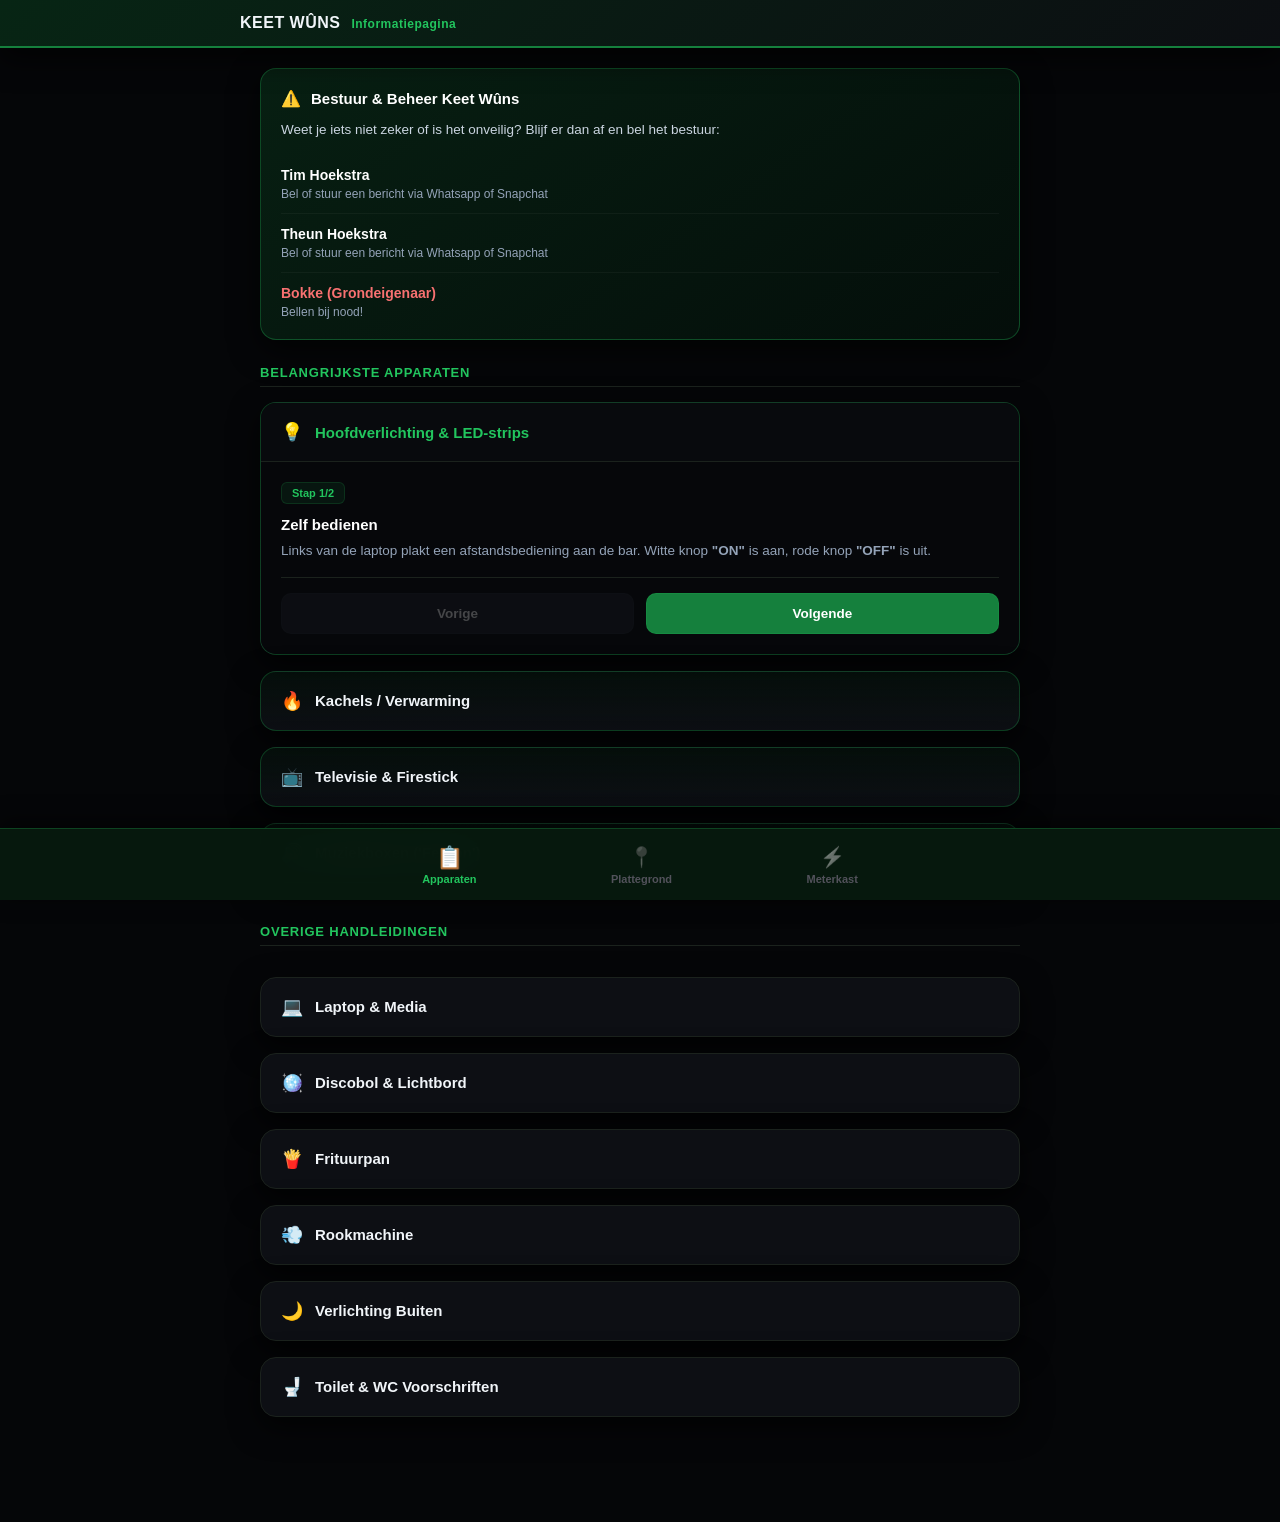
==== commit 7f4710c4: "Update print statement from 'Hello' to 'Goodbye'" ====
--- a/index.html
+++ b/index.html
@@ -4,7 +4,7 @@
     <meta charset="UTF-8">
     <meta name="viewport" content="width=device-width, initial-scale=1.0, maximum-scale=1.0, user-scalable=no">
     <title>Informatiepagina - Keet Wûns</title>
-    <link rel="stylesheet" href="style.css?v=8">
+    <link rel="stylesheet" href="style.css">
 </head>
 <body>
 
@@ -21,16 +21,16 @@
                 <span class="icon">⚠️</span>
                 <h3>Bestuur & Beheer Keet Wûns</h3>
             </div>
-            <p>Twijfel je, of is er een onveilige situatie? Blijf overal van af en neem direct contact op met het bestuur:</p>
+            <p>Weet je iets niet zeker of is het onveilig? Blijf er dan af en bel het bestuur:</p>
             <ul class="contact-list">
-                <li><strong>Tim Hoekstra</strong> <span>Bel of neem contact op via Whatsapp of Snapchat</span></li>
-                <li><strong>Theun Hoekstra</strong> <span>Bel of neem contact op via Whatsapp of Snapchat</span></li>
-                <li class="emergency-contact"><strong>Bokke (Grondeigenaar)</strong> <span>Alleen bellen bij nood!</span></li>
+                <li><strong>Tim Hoekstra</strong> <span>Bel of stuur een bericht via Whatsapp of Snapchat</span></li>
+                <li><strong>Theun Hoekstra</strong> <span>Bel of stuur een bericht via Whatsapp of Snapchat</span></li>
+                <li class="emergency-contact"><strong>Bokke (Grondeigenaar)</strong> <span>Bellen bij nood!</span></li>
             </ul>
         </div>
 
         <section id="tab-info" class="tab-content active">
-            <h2 class="section-title">Prioriteit Systemen</h2>
+            <h2 class="section-title">Belangrijkste Apparaten</h2>
             <div class="card-list">
                 
                 <details class="modern-card highlight-green" open>
@@ -39,13 +39,13 @@
                         <div class="step-wizard" id="wiz-licht">
                             <div class="wizard-step active">
                                 <span class="step-badge">Stap 1/2</span>
-                                <h3>Handmatige bediening</h3>
+                                <h3>Zelf bedienen</h3>
                                 <p>Links van de laptop plakt een afstandsbediening aan de bar. Witte knop <strong>"ON"</strong> is aan, rode knop <strong>"OFF"</strong> is uit.</p>
                             </div>
                             <div class="wizard-step">
                                 <span class="step-badge">Stap 2/2</span>
-                                <h3>Vaste Tijden & Automatisering</h3>
-                                <p>Het licht gaat vrijdags automatisch aan om 16:00, zaterdags om 20:00 en/of zodra Tim in de buurt komt van de keet.</p>
+                                <h3>Automatische tijden</h3>
+                                <p>Het licht gaat op vrijdag automatisch aan om 16:00, op zaterdag om 20:00, en als Tim in de buurt van de keet komt.</p>
                             </div>
                             <div class="wizard-nav"><button class="btn-prev" onclick="navigateWizard('wiz-licht', -1)" disabled>Vorige</button><button class="btn-next" onclick="navigateWizard('wiz-licht', 1)">Volgende</button></div>
                         </div>
@@ -58,18 +58,18 @@
                         <div class="step-wizard" id="wiz-kachels">
                             <div class="wizard-step active">
                                 <span class="step-badge danger">CRUCIAAL (Pre-Check)</span>
-                                <h3>Vermogenslimiet</h3>
-                                <p class="danger-box"><strong>LET OP:</strong> Doe de kachels absoluut NIET aan als de rookmachine en/of de frituurpan momenteel aanstaan! Dit veroorzaakt overbelasting.</p>
-                            </div>
-                            <div class="wizard-step">
-                                <span class="step-badge">Stap 2/3</span>
-                                <h3>Slimme of app-bediening</h3>
-                                <p>De kachels worden hoofdzakelijk via de LSC Smart Connect app of via Google Home routines aan en uit gezet.</p>
-                            </div>
-                            <div class="wizard-step">
-                                <span class="step-badge">Stap 3/3</span>
-                                <h3>Handmatige overbrugging</h3>
-                                <p>Je kunt ze handmatig aanzetten door op de knop van de stekker zelf te drukken. De stekker licht op wanneer de kachel aanstaat. <strong>Vergeet ze na afloop niet uit te zetten!</strong></p>
+                                <h3>Let op de stroom!</h3>
+                                <p class="danger-box"><strong>LET OP:</strong> Zet de kachels NOOIT aan als de rookmachine of frituurpan al aan staat! Anders valt de stroom op het terrein uit.</p>
+                            </div>
+                            <div class="wizard-step">
+                                <span class="step-badge">Stap 2/3</span>
+                                <h3>Bediening via de app</h3>
+                                <p>De kachels worden meestal via de LSC Smart Connect app of via Google Home aan en uit gezet.</p>
+                            </div>
+                            <div class="wizard-step">
+                                <span class="step-badge">Stap 3/3</span>
+                                <h3>Zelf aanzetten</h3>
+                                <p>Je kunt ze ook aanzetten door op het knopje van de stekker zelf te drukken. Het lampje brandt als hij aanstaat. <strong>Vergeet ze na afloop niet uit te zetten!</strong></p>
                             </div>
                             <div class="wizard-nav"><button class="btn-prev" onclick="navigateWizard('wiz-kachels', -1)" disabled>Vorige</button><button class="btn-next" onclick="navigateWizard('wiz-kachels', 1)">Volgende</button></div>
                         </div>
@@ -82,18 +82,18 @@
                         <div class="step-wizard" id="wiz-tv">
                             <div class="wizard-step active">
                                 <span class="step-badge">Stap 1/3</span>
-                                <h3>Firestick voeden</h3>
-                                <p>De TV moet aan door het usb kabeltje vanaf de firestick in het adapterblokje te steken die al in de stekkerdoos op de koelkast ligt.</p>
+                                <h3>Stroom voor de Firestick</h3>
+                                <p>De TV moet aan door het USB-kabeltje van de firestick in het adapterblokje te steken. Deze ligt al klaar in de stekkerdoos op de koelkast.</p>
                             </div>
                             <div class="wizard-step">
                                 <span class="step-badge">Stap 2/3</span>
                                 <h3>TV inschakelen</h3>
-                                <p>Doe de TV daarna aan door rechts op het doorzichtige knopje op het toestel te drukken. De afstandsbediening ligt normaliter op de koelkast.</p>
-                            </div>
-                            <div class="wizard-step">
-                                <span class="step-badge danger">Uiterst Belangrijk</span>
-                                <h3>Uitschakelprocedure</h3>
-                                <p class="danger-box">Bij het uitdoen van de TV moet de volgorde exact omgekeerd afgelegd worden. Het is van <strong>uiterst belang</strong> dat het stekkertje van de USB-kabel na afloop weer fysiek uit het adapterblokje gehaald wordt!</p>
+                                <p>Doe de TV daarna aan door rechts op het doorzichtige knopje op het toestel te drukken. De afstandsbediening ligt normaal op de koelkast.</p>
+                            </div>
+                            <div class="wizard-step">
+                                <span class="step-badge danger">Heel Belangrijk</span>
+                                <h3>TV Uitzetten</h3>
+                                <p class="danger-box">Zet de tv na gebruik altijd netjes uit en haal het USB-stekkertje <strong>ALTIJD</strong> weer uit het blokje op de koelkast!</p>
                             </div>
                             <div class="wizard-nav"><button class="btn-prev" onclick="navigateWizard('wiz-tv', -1)" disabled>Vorige</button><button class="btn-next" onclick="navigateWizard('wiz-tv', 1)">Volgende</button></div>
                         </div>
@@ -106,25 +106,25 @@
                         <div class="step-wizard" id="wiz-boxen">
                             <div class="wizard-step active">
                                 <span class="step-badge">Stap 1/3</span>
-                                <h3>Inpluggen & Signalering</h3>
-                                <p>Stop de stekker in het stopcontact van de box bij de bar. De box maakt direct een opstartgeluid en een rood lampje begint snel te knipperen.</p>
+                                <h3>Stekker erin</h3>
+                                <p>Stop de stekker in het stopcontact van de box bij de bar. Je hoort een opstartgeluid en een rood lampje knippert snel.</p>
                             </div>
                             <div class="wizard-step">
                                 <span class="step-badge">Stap 2/3</span>
                                 <h3>Bluetooth koppelen</h3>
-                                <p>Verbind via Bluetooth met de naam <strong>'Fenton'</strong>. Als je succesvol verbonden bent, hoor je opnieuw een geluidje en begint het rode lampje langzaam te knipperen.</p>
-                            </div>
-                            <div class="wizard-step">
-                                <span class="step-badge">Stap 3/3</span>
-                                <h3>Laptop conflict oplossen</h3>
-                                <p>Verbind de box direct met een apparaat zonder dat jij kon verbinden, dan is de box verbonden met de laptop. Zet dan Bluetooth op de laptop uit (Laptop wachtwoord: <strong>1122</strong>).</p>
+                                <p>Verbind via Bluetooth met <strong>'Fenton'</strong>. Gelukt? Dan hoor je een geluidje en knippert het lampje langzaam.</p>
+                            </div>
+                            <div class="wizard-step">
+                                <span class="step-badge">Stap 3/3</span>
+                                <h3>Laptop is al verbonden?</h3>
+                                <p>Als de box direct verbindt zonder dat jij iets deed, is hij gekoppeld met de laptop. Zet dan Bluetooth op de laptop even uit (Wachtwoord: <strong>1122</strong>).</p>
                             </div>
                             <div class="wizard-nav"><button class="btn-prev" onclick="navigateWizard('wiz-boxen', -1)" disabled>Vorige</button><button class="btn-next" onclick="navigateWizard('wiz-boxen', 1)">Volgende</button></div>
                         </div>
                     </div>
                 </details>
 
-                <h2 class="section-title" style="margin-top:25px;">Overige Keet Handleidingen</h2>
+                <h2 class="section-title" style="margin-top:25px;">Overige Handleidingen</h2>
 
                 <details class="modern-card">
                     <summary><span class="card-icon">💻</span> Laptop & Media</summary>
@@ -132,23 +132,23 @@
                         <div class="step-wizard" id="wiz-laptop">
                             <div class="wizard-step active">
                                 <span class="step-badge">Stap 1/4</span>
-                                <h3>Scherm activeren</h3>
-                                <p>De laptop staat standaard continu op de lader. Druk op een willekeurige toets zodat het scherm aangaat.</p>
+                                <h3>Scherm aanzetten</h3>
+                                <p>De laptop zit altijd aan de oplader. Druk op een willekeurige toets om het scherm wakker te maken.</p>
                             </div>
                             <div class="wizard-step">
                                 <span class="step-badge">Stap 2/4</span>
-                                <h3>Externe Monitor</h3>
-                                <p>Gebruik het aparte 2e scherm en niet het laptop eigen scherm omdat deze kapot is.</p>
+                                <h3>Gebruik het grote scherm</h3>
+                                <p>Gebruik het aparte, grote scherm. Het beeldscherm van de laptop zelf is namelijk kapot.</p>
                             </div>
                             <div class="wizard-step">
                                 <span class="step-badge">Stap 3/4</span>
-                                <h3>Inloggegevens</h3>
+                                <h3>Inloggen</h3>
                                 <p>Het wachtwoord van de laptop is <strong class="highlight-text">1122</strong>.</p>
                             </div>
                             <div class="wizard-step">
                                 <span class="step-badge">Stap 4/4</span>
-                                <h3>Laptop start niet op?</h3>
-                                <p>Mocht de laptop niet reageren, druk dan op de fysieke aanknop aan de linkerkant van de laptop.</p>
+                                <h3>Start hij niet op?</h3>
+                                <p>Druk dan even op de ronde aanknop aan de linkerkant van de laptop zelf.</p>
                             </div>
                             <div class="wizard-nav"><button class="btn-prev" onclick="navigateWizard('wiz-laptop', -1)" disabled>Vorige</button><button class="btn-next" onclick="navigateWizard('wiz-laptop', 1)">Volgende</button></div>
                         </div>
@@ -161,18 +161,18 @@
                         <div class="step-wizard" id="wiz-party">
                             <div class="wizard-step active">
                                 <span class="step-badge danger">AFBLIJVEN</span>
-                                <h3>Noodverlichting restrictie</h3>
-                                <p class="danger-box">De witte stekker direct onder het lichtknopje mag er <strong>nooit of te nimmer</strong> uitgetrokken worden! Dit is de voeding voor de noodverlichting.</p>
-                            </div>
-                            <div class="wizard-step">
-                                <span class="step-badge">Stap 2/3</span>
-                                <h3>Inschakelen via de Deurknop</h3>
-                                <p>De discobol, het 'Keet Wûns' lichtbord en de bel (of lichtslinger) gaan aan via het lichtknopje aan de rechterkant van de deur.</p>
-                            </div>
-                            <div class="wizard-step">
-                                <span class="step-badge">Stap 3/3</span>
-                                <h3>Asbak Beveiliging</h3>
-                                <p>Over het lichtknopje zit een asbak zodat het lichtknopje niet perongeluk uitgedrukt wordt. De asbak moet altijd teruggeplaatst worden!</p>
+                                <h3>Blijf van deze stekker af!</h3>
+                                <p class="danger-box">De witte stekker direct onder het lichtknopje bij de deur mag er <strong>nooit</strong> uitgetrokken worden! Dit is de stroom voor de noodverlichting.</p>
+                            </div>
+                            <div class="wizard-step">
+                                <span class="step-badge">Stap 2/3</span>
+                                <h3>Inschakelen</h3>
+                                <p>De discobol, het 'Keet Wûns' lichtbord en de bel (of lichtslinger) zet je aan via het lichtknopje rechts van de deur.</p>
+                            </div>
+                            <div class="wizard-step">
+                                <span class="step-badge">Stap 3/3</span>
+                                <h3>Asbak terugzetten</h3>
+                                <p>Er zit een asbak over het knopje zodat mensen er niet per ongeluk tegenaan leunen. Zet deze na het indrukken altijd weer netjes terug!</p>
                             </div>
                             <div class="wizard-nav"><button class="btn-prev" onclick="navigateWizard('wiz-party', -1)" disabled>Vorige</button><button class="btn-next" onclick="navigateWizard('wiz-party', 1)">Volgende</button></div>
                         </div>
@@ -185,18 +185,18 @@
                         <div class="step-wizard" id="wiz-frituur">
                             <div class="wizard-step active">
                                 <span class="step-badge danger">PRE-CHECK</span>
-                                <h3>Netwerklimiet</h3>
-                                <p class="danger-box"><strong>STOP:</strong> Schakel de frituurpan nooit in als de kachels en/of de rookmachine momenteel in gebruik zijn. Dit veroorzaakt overbelasting.</p>
-                            </div>
-                            <div class="wizard-step">
-                                <span class="step-badge">Stap 2/3</span>
-                                <h3>Locatie & Opstarten</h3>
-                                <p>De frituurpan staat buiten en kan aangezet worden door de stekker in het stopcontact te steken. Er begint een rood lampje te branden. Laat de pan opwarmen.</p>
-                            </div>
-                            <div class="wizard-step">
-                                <span class="step-badge">Stap 3/3</span>
-                                <h3>Indicatielampje & Afsluiten</h3>
-                                <p>Laat de frituurpan opwarmen totdat het groene lampje (in de frituurpan zelf gedrukt) naast het rode lampje aanstaat. <strong>Na gebruik altijd de frituurpan uitdoen!</strong></p>
+                                <h3>Let op de stroom</h3>
+                                <p class="danger-box"><strong>STOP:</strong> Zet de frituurpan buiten nooit aan als de kachels of rookmachine in gebruik zijn. Dan valt de stroom uit!</p>
+                            </div>
+                            <div class="wizard-step">
+                                <span class="step-badge">Stap 2/3</span>
+                                <h3>Opstarten</h3>
+                                <p>Steek buiten de stekker in het stopcontact. Er begint een rood lampje te branden. Laat de pan even opwarmen.</p>
+                            </div>
+                            <div class="wizard-step">
+                                <span class="step-badge">Stap 3/3</span>
+                                <h3>Opwarmen en uitzetten</h3>
+                                <p>Wacht tot het groene lampje in de pan gaat branden. <strong>Klaar met snacken? Haal ALTIJD de stekker er weer uit!</strong></p>
                             </div>
                             <div class="wizard-nav"><button class="btn-prev" onclick="navigateWizard('wiz-frituur', -1)" disabled>Vorige</button><button class="btn-next" onclick="navigateWizard('wiz-frituur', 1)">Volgende</button></div>
                         </div>
@@ -209,18 +209,18 @@
                         <div class="step-wizard" id="wiz-rook">
                             <div class="wizard-step active">
                                 <span class="step-badge danger">PRE-CHECK</span>
-                                <h3>Vloeistof & Stroom Check</h3>
-                                <p class="danger-box"><strong>BELANGRIJK:</strong> Check voor gebruik van de rookmachine of deze gevuld is. Als deze leeg is brandt de rookmachine zichzelf op! Gebruik de machine niet als de kachel(s) en/of frituurpan aanstaat.</p>
+                                <h3>Vloeistof en stroom</h3>
+                                <p class="danger-box"><strong>BELANGRIJK:</strong> Kijk of er genoeg vloeistof in zit! Zonder vloeistof brandt hij door. Zet hem ook nooit aan als de frituur of kachels aan staan.</p>
                             </div>
                             <div class="wizard-step">
                                 <span class="step-badge">Stap 2/3</span>
                                 <h3>Voorverwarmen</h3>
-                                <p>Stop deze in het stopcontact en er begint een rood lampje te branden. Wacht totdat het lampje groen is.</p>
-                            </div>
-                            <div class="wizard-step">
-                                <span class="step-badge">Stap 3/3</span>
-                                <h3>Aansturing via Remote</h3>
-                                <p>Druk op de afstandsbediening die achter de bar ligt (met het schuifje) op letter <strong>'a'</strong> om te starten. Handmatig stoppen kan met <strong>'b'</strong>. <em>(c en d doen niets)</em>. Trek na gebruik de stekker eruit.</p>
+                                <p>Stop de stekker in het stopcontact (rood lampje gaat aan). Wacht rustig tot het lampje groen wordt.</p>
+                            </div>
+                            <div class="wizard-step">
+                                <span class="step-badge">Stap 3/3</span>
+                                <h3>Afstandsbediening</h3>
+                                <p>Druk op de kleine afstandsbediening achter de bar op <strong>'a'</strong> om te roken. Handmatig stoppen doe je met <strong>'b'</strong>. De knoppen 'c' en 'd' hebben geen functie. Trek na gebruik de stekker eruit.</p>
                             </div>
                             <div class="wizard-nav"><button class="btn-prev" onclick="navigateWizard('wiz-rook', -1)" disabled>Vorige</button><button class="btn-next" onclick="navigateWizard('wiz-rook', 1)">Volgende</button></div>
                         </div>
@@ -233,13 +233,13 @@
                         <div class="step-wizard" id="wiz-buiten">
                             <div class="wizard-step active">
                                 <span class="step-badge">Stap 1/2</span>
-                                <h3>Kabels identificeren</h3>
-                                <p>Voor de verlichting buiten hangen er twee kabels bij het stopcontact: een voor de lichtslinger rondom de keet en een voor de verschijner aan de voorkant van de keet (die schijnt op de fietsen).</p>
+                                <h3>Welke kabels?</h3>
+                                <p>Buiten hangen twee kabels bij het stopcontact: één voor de lichtslinger en één voor de lamp die op de fietsen schijnt.</p>
                             </div>
                             <div class="wizard-step">
                                 <span class="step-badge">Stap 2/2</span>
                                 <h3>In- en Uitschakelen</h3>
-                                <p>Steek ze in het stopcontact om ze te activeren. Vergeet deze na afloop er absoluut niet uit te halen!</p>
+                                <p>Steek ze in het stopcontact om ze aan te zetten. Vergeet ze er niet uit te trekken als je naar huis gaat!</p>
                             </div>
                             <div class="wizard-nav"><button class="btn-prev" onclick="navigateWizard('wiz-buiten', -1)" disabled>Vorige</button><button class="btn-next" onclick="navigateWizard('wiz-buiten', 1)">Volgende</button></div>
                         </div>
@@ -251,19 +251,19 @@
                     <div class="card-body">
                         <div class="step-wizard" id="wiz-wc">
                             <div class="wizard-step active">
-                                <span class="step-badge danger">STRIKTE RESTRICTIE</span>
-                                <h3>Verstoppingen voorkomen</h3>
-                                <p class="danger-box">Spoel geen objecten zoals papier of menstruatieproducten door. Dit veroorzaakt acute verstoppingen.</p>
+                                <span class="step-badge danger">VERSTOPPING</span>
+                                <h3>Voorkom verstoppingen</h3>
+                                <p class="danger-box">Spoel NOOIT dingen zoals wc-papier of menstruatieproducten door de wc. De boel raakt dan verstopt.</p>
                             </div>
                             <div class="wizard-step">
                                 <span class="step-badge">Stap 2/3</span>
                                 <h3>Doorspoelen</h3>
-                                <p>Voor de WC, als het reservoir gevuld is kan je doorspoelen. Probeer bij het doorspoelen zo weinig mogelijk water te gebruiken.</p>
-                            </div>
-                            <div class="wizard-step">
-                                <span class="step-badge">Stap 3/3</span>
-                                <h3>Reservoir handmatig vullen</h3>
-                                <p>Zit er geen water in het reservoir, draai dan de zwarte kraan links van het reservoir open zodat er water doorloopt. Vergeet deze kraan absoluut niet direct weer dicht te zetten!</p>
+                                <p>Als de waterbak vol zit, kun je doorspoelen. Gebruik altijd zo min mogelijk water.</p>
+                            </div>
+                            <div class="wizard-step">
+                                <span class="step-badge">Stap 3/3</span>
+                                <h3>Waterbak zelf vullen</h3>
+                                <p>Zit er geen water in de bak? Draai dan de zwarte kraan links open zodat het water doorloopt. <strong>Vergeet de kraan niet meteen weer dicht te draaien!</strong></p>
                             </div>
                             <div class="wizard-nav"><button class="btn-prev" onclick="navigateWizard('wiz-wc', -1)" disabled>Vorige</button><button class="btn-next" onclick="navigateWizard('wiz-wc', 1)">Volgende</button></div>
                         </div>
@@ -272,20 +272,20 @@
             </div>
         </section>
 
-        <!-- TAB 2: PLATTEGROND (EXACT VOLGENS JOUW SCHETS & INTERACTIEF) -->
+        <!-- TAB 2: PLATTEGROND (Nieuwe Blueprint Stijl) -->
         <section id="tab-map" class="tab-content">
-            <h2 class="section-title">📍 Ruimtelijke Indeling Keet</h2>
+            <h2 class="section-title">📍 Indeling van de Keet</h2>
             
             <div class="contact-card" style="background: var(--card-bg); border-color: var(--border-color); padding: 15px; margin-bottom: 50px;">
-                <h3 style="margin-top:0; color: var(--neon-green);">Interactieve Plattegrond</h3>
+                <h3 style="margin-top:0; color: var(--neon-green);">Digitale Plattegrond</h3>
                 <p style="font-size: 13px; color: var(--text-muted); margin-bottom: 20px;">
-                    Tik op een apparaat, brandblusser of icoon op de plattegrond om te zien wat het is en welke groep erbij hoort.
+                    Klik op een icoon op de plattegrond om te zien wat het is en op welke stroomgroep hij zit.
                 </p>
 
                 <div class="keet-map-wrapper">
                     <!-- Externe elementen (WC & Frituurpan) -->
-                    <div class="map-external ext-toilet" onclick="showMapInfo('Toilet (Extern)', 'Grijze cabine buiten. Draai de zwarte kraan open om bij te vullen als het reservoir leeg is.')">🚽</div>
-                    <div class="map-external ext-frituur" onclick="showMapInfo('Frituurpan', 'Staat buiten. Aangesloten op Groep 1. ⚠️ NOOIT aanzetten tegelijk met de kachels of rookmachine!')">🍟</div>
+                    <div class="map-external ext-toilet" onclick="showMapInfo('Toilet (Buiten)', 'Grijze cabine. Draai de zwarte kraan open om bij te vullen als de bak leeg is.')">🚽</div>
+                    <div class="map-external ext-frituur" onclick="showMapInfo('Frituurpan', 'Staat buiten op <strong>Groep 3</strong>. ⚠️ NOOIT aanzetten tegelijk met de kachels of rookmachine!')">🍟</div>
 
                     <div class="keet-map-container">
                         
@@ -305,33 +305,33 @@
                         <div class="map-door-line"></div>
                         <div class="map-door-text">Uitgang</div>
 
-                        <!-- Apparatuur & Geluid Links/Onder -->
-                        <div class="map-item fenton-box" style="top: 4%; left: 4%;" onclick="showMapInfo('Fenton Hoofdbox', 'Hoofdspeaker (Groep 3). Verbind via Bluetooth met \'Fenton\'.')"></div>
-                        <div class="map-item fenton-box" style="bottom: 4%; left: 4%;" onclick="showMapInfo('Fenton Box 2', 'Tweede speaker (Groep 3).')"></div>
-                        
-                        <div class="map-item rookmachine" style="bottom: 3%; left: 12%;" onclick="showMapInfo('Rookmachine', 'Aangesloten op Groep 3. ⚠️ Controleer altijd of er vloeistof in zit! Niet gebruiken i.c.m. de kachels.')"></div>
-                        
-                        <div class="map-item kachel-vert" style="top: 15%; left: 3%;" onclick="showMapInfo('Kachel 1', 'Verwarming (Groep 4). Zet deze altijd uit als je de keet verlaat.')"></div>
-                        <div class="map-item kachel-horz" style="bottom: 2%; left: 45%;" onclick="showMapInfo('Kachel 2', 'Verwarming (Groep 4). Zet deze altijd uit als je de keet verlaat.')"></div>
-                        
-                        <div class="map-item party-knop" style="top: 41%; left: 4%;" onclick="showMapInfo('Party Knop', 'Schakelaar voor discobol, lichtbord en bel. ⚠️ Schuif altijd de asbak weer over de knop na gebruik!')">💡</div>
-                        <div class="map-item meterkast" style="top: 52%; left: 2%;" onclick="showMapInfo('Meterkast', 'Centrale stroomvoorziening en aardlekschakelaars. Ga naar de Meterkast app/tag bij stroomuitval.')"></div>
-                        
-                        <div class="map-item discobol" style="top: 60%; left: 50%;" onclick="showMapInfo('Discobol', 'Draait op Groep 3. Aan/uit te zetten via de blauwe knop bij de deur.')"></div>
-                        
-                        <!-- Op en rond de Bar (Exact gemapt op de lijnen) -->
-                        <div class="map-item licht-remote" style="top: 15%; left: 60%; transform: translate(-50%, -50%);" onclick="showMapInfo('Afstandsbediening Licht', 'Voor het aanzetten van het hoofdlicht en de LED-strips. Witte knop = ON, Rode knop = OFF.')"></div>
-                        <div class="map-item kleine-koelkast" style="top: 22%; left: 60%; transform: translateX(-50%);" onclick="showMapInfo('Kleine Koelkast', 'Extra koeling. Aangesloten op Groep 2.')"></div>
-                        
-                        <div class="map-item laptop" style="top: 5%; left: 65%;" onclick="showMapInfo('Laptop', 'Wachtwoord is 1122. Gebruik altijd het losse beeldscherm.')"></div>
-                        <div class="map-item grote-koelkast" style="top: 4%; right: 6%;" onclick="showMapInfo('Grote Koelkast', 'Hoofdkoeling. Aangesloten op Groep 1.')"></div>
-                        <div class="map-item tv" style="top: 2%; right: -2%; transform: rotate(30deg);" onclick="showMapInfo('Televisie', 'Staat op Groep 2. ⚠️ Na afloop altijd het USB stekkertje van de Firestick uit het blokje trekken!')"></div>
-                        
-                        <!-- Veiligheidsmiddelen (Rode ruiten en Gele EHBO) -->
-                        <div class="map-item blusser" style="top: 5%; left: 72%;" onclick="showMapInfo('Schuimblusser', 'Schuimblusser 5L. ⚠️ Te gebruiken bij de meeste branden, ook elektriciteit branden. Niet gebruiken bij frituurbrand. ')"></div>
-                        <div class="map-item blusser" style="top: 22%; right: 4%;" onclick="showMapInfo('Poederblusser', 'Poederblusser 1kg. ⚠️ Te gebruiken bij de meeste branden. Let op, poeder maakt apparatuur stuk en brengt veel schade met zich mee. Gebruik bij voorkeur de schuimblusser.')"></div>
-                        
-                        <div class="map-triangle ehbo" style="top: 9%; right: 9%;" onclick="showMapInfo('EHBO Trommel', 'Bevat pleisters en snelverbanden. Bij ernstige snijwonden (glas): direct druk uitoefenen en hoog houden.')">
+                        <!-- Apparatuur & Geluid -->
+                        <div class="map-item fenton-box" style="top: 4%; left: 4%;" onclick="showMapInfo('Fenton Hoofdbox', 'Grote speaker (Groep 4). Verbind via Bluetooth met de naam \'Fenton\'.')"></div>
+                        <div class="map-item fenton-box" style="bottom: 4%; left: 4%;" onclick="showMapInfo('Fenton Box 2', 'Tweede speaker (Groep 4).')"></div>
+                        
+                        <div class="map-item rookmachine" style="bottom: 3%; left: 12%;" onclick="showMapInfo('Rookmachine', 'Zit op Groep 4. ⚠️ Check altijd of er vloeistof in zit! Niet tegelijk met de kachels aanzetten.')"></div>
+                        
+                        <div class="map-item kachel-vert" style="top: 15%; left: 3%;" onclick="showMapInfo('Grote Kachel (3kW)', 'Verwarming op Groep 1. Vergeet hem niet uit te zetten als je weggaat!')"></div>
+                        <div class="map-item kachel-horz" style="bottom: 2%; left: 45%;" onclick="showMapInfo('Kleine Kachel (2kW)', 'Verwarming op Groep 2. Vergeet hem niet uit te zetten!')"></div>
+                        
+                        <div class="map-item party-knop" style="top: 41%; left: 4%;" onclick="showMapInfo('Party Knop', 'Voor de discobol en het lichtbord. ⚠️ Schuif altijd de asbak weer over de knop als je hem hebt ingedrukt!')">💡</div>
+                        <div class="map-item meterkast" style="top: 52%; left: 2%;" onclick="showMapInfo('Meterkast', 'Stroom en schakelaars. Scan de NFC-tag in de meterkast zelf bij stroomuitval.')"></div>
+                        
+                        <div class="map-item discobol" style="top: 60%; left: 50%;" onclick="showMapInfo('Discobol & Noodlicht', 'Draait op Groep 4. Ook de noodverlichting zit op dit stopcontact!')"></div>
+                        
+                        <!-- Op en rond de Bar -->
+                        <div class="map-item licht-remote" style="top: 15%; left: 60%; transform: translate(-50%, -50%);" onclick="showMapInfo('Afstandsbediening', 'Licht en LED-strips aanzetten (Groep 4). Witte knop = AAN, Rode knop = UIT.')"></div>
+                        <div class="map-item kleine-koelkast" style="top: 22%; left: 60%; transform: translateX(-50%);" onclick="showMapInfo('Kleine Koelkast', 'Extra koelkast. Aangesloten op Groep 2.')"></div>
+                        
+                        <div class="map-item laptop" style="top: 5%; left: 65%;" onclick="showMapInfo('Laptop & WiFi', 'Aangesloten op Groep 2. Wachtwoord laptop is 1122. Gebruik altijd het grote scherm.')"></div>
+                        <div class="map-item grote-koelkast" style="top: 4%; right: 6%;" onclick="showMapInfo('Grote Koelkast', 'De hoofdkoeling voor het bier. Aangesloten op Groep 1.')"></div>
+                        <div class="map-item tv" style="top: 2%; right: -2%; transform: rotate(30deg);" onclick="showMapInfo('Televisie', 'Staat op Groep 2. ⚠️ Haal na gebruik ALTIJD de USB-stekker van de Firestick uit het blokje!')"></div>
+                        
+                        <!-- Veiligheid -->
+                        <div class="map-item blusser" style="top: 5%; left: 72%;" onclick="showMapInfo('Schuimblusser', 'Schuimblusser (5L). ⚠️ Mag voor bijna alles gebruikt worden, ook elektriciteit. NIET gebruiken op een brandende frituurpan.')"></div>
+                        <div class="map-item blusser" style="top: 22%; right: 4%;" onclick="showMapInfo('Poederblusser', 'Poederblusser (1kg). ⚠️ Poeder maakt wel heel veel troep en apparaten stuk. Gebruik liever de schuimblusser als het even kan.')"></div>
+                        
+                        <div class="map-triangle ehbo" style="top: 9%; right: 9%;" onclick="showMapInfo('EHBO Trommel', 'Voor pleisters en snelverband. Bij diepe snijwonden door glas: druk erop houden en arm omhoog!')">
                             <span class="cross">➕</span>
                         </div>
                     </div>
@@ -342,16 +342,15 @@
 
     </main>
 
-    <!-- INTERACTIEVE MAP POP-UP MODAL -->
     <div id="map-info-modal" class="map-popup-overlay" onclick="closeMapInfo(event)">
         <div class="map-popup-content">
             <h3 id="map-info-title">Apparaat Naam</h3>
-            <p id="map-info-desc">Hier komt de interactieve beschrijving van het aangeklikte element.</p>
+            <p id="map-info-desc">Beschrijving komt hier.</p>
             <button class="map-popup-btn" onclick="closeMapInfo(event, true)">Begrepen</button>
         </div>
     </div>
 
-    <!-- MOBIELE BOTTOM APP NAVIGATION -->
+    <!-- APP NAVIGATIE -->
     <nav class="bottom-app-nav">
         <button class="nav-item active" onclick="switchTab(event, 'tab-info')">
             <span class="nav-icon">📋</span>
@@ -367,6 +366,6 @@
         </a>
     </nav>
 
-    <script src="script.js?v=8"></script>
+    <script src="script.js"></script>
 </body>
 </html>
--- a/style.css
+++ b/style.css
@@ -1,29 +1,29 @@
-/* --- NATIVE APP DESIGN CSS --- */
+/* --- KEET WÛNS HIGH-END DESIGN SYSTEM --- */
 :root {
-    --bg-color: #09090b; 
-    --card-bg: #18181b; 
-    --border-color: #27272a;
-    --text-main: #f8fafc; 
-    --text-muted: #a1a1aa;
+    --bg-color: #050608; 
+    --card-bg: #0d0f14; 
+    --border-color: #1b221d;
+    --text-main: #f1f5f9; 
+    --text-muted: #94a3b8;
     
-    --primary-green: #15803d; /* Keet Wûns Midden-Groen */
-    --dark-green: #0b3d1f;    /* Keet Wûns Donkergroen */
-    --neon-green: #22c55e;    /* Keet Wûns Neon Accent */
+    --keet-green: #15803d;   
+    --keet-dark: #072514;    
+    --neon-green: #22c55e;   
     
     --group-blue: #00d2ff; 
     --danger-red: #ef4444; 
     --neon-red: #ff3366; 
     --warning-yellow: #f59e0b;
     
-    --shadow: 0 4px 20px rgba(0,0,0,0.5); 
-    --transition: all 0.3s cubic-bezier(0.4, 0, 0.2, 1);
+    --shadow: 0 10px 30px rgba(0, 0, 0, 0.7); 
+    --transition: all 0.25s cubic-bezier(0.4, 0, 0.2, 1);
 }
 
 *, *::before, *::after { box-sizing: border-box; }
 
 body { 
-    font-family: -apple-system, BlinkMacSystemFont, "SF Pro Text", "Segoe UI", Roboto, sans-serif; 
-    margin: 0; padding: 0 0 80px 0; 
+    font-family: -apple-system, BlinkMacSystemFont, "Segoe UI", Roboto, Helvetica, sans-serif; 
+    margin: 0; padding: 0 0 85px 0; 
     background-color: var(--bg-color); 
     color: var(--text-main); 
     overflow-x: hidden; 
@@ -31,126 +31,259 @@
 }
 
 /* APP HEADER */
-.app-header { background: rgba(11, 61, 31, 0.45); backdrop-filter: blur(12px); border-bottom: 1px solid var(--border-color); position: sticky; top: 0; z-index: 1000; padding: 12px 20px; }
+.app-header { background: linear-gradient(135deg, var(--keet-dark), #0c0e12); border-bottom: 2px solid var(--keet-green); position: sticky; top: 0; z-index: 1000; padding: 14px 20px; box-shadow: var(--shadow); }
 .header-content { display: flex; justify-content: space-between; align-items: center; max-width: 800px; margin: 0 auto; }
 .header-content h1 { margin: 0; font-size: 16px; font-weight: 800; letter-spacing: 0.5px; color: var(--text-main); }
-.header-content h1 span { color: var(--neon-green); font-size: 12px; font-weight: 500; margin-left: 6px; }
-.system-status { font-size: 10px; font-weight: 700; color: var(--neon-green); display: flex; align-items: center; gap: 6px; text-transform: uppercase; letter-spacing: 0.5px; background: rgba(34, 197, 94, 0.1); padding: 4px 8px; border-radius: 20px; }
-.status-dot { width: 6px; height: 6px; background: var(--neon-green); border-radius: 50%; box-shadow: 0 0 6px var(--neon-green); }
-
-.interface-container { max-width: 800px; margin: 0 auto; display: flex; flex-direction: column; }
-
-/* STICKY VISUAL PANEL (METERKAST) */
-.sticky-visual-container { position: sticky; top: 55px; z-index: 900; background: var(--bg-color); box-shadow: 0 10px 20px rgba(0,0,0,0.4); border-bottom: 1px solid var(--border-color); }
-.visual-toggle { padding: 12px 20px; display: flex; justify-content: space-between; align-items: center; background: #1a2e1d; font-weight: 600; font-size: 14px; cursor: pointer; color: var(--text-main); user-select: none; border-bottom: 1px solid rgba(34, 197, 94, 0.2); }
-.visual-toggle:active { background: #223e27; }
-.toggle-text { color: var(--neon-green); }
-.toggle-icon { transition: var(--transition); font-size: 12px; color: var(--neon-green); }
-
-.visual-content { transition: max-height 0.4s ease, padding 0.4s ease; max-height: 400px; overflow: hidden; padding: 15px 20px; }
-.visual-content.hidden { max-height: 0; padding: 0 20px; border-top: none; }
-
-.hotspot-container { position: relative; width: 100%; max-width: 320px; margin: 0 auto; background-color: var(--card-bg); padding: 10px; border-radius: 12px; border: 1px solid var(--border-color); }
-.hotspot-container img { width: 100%; border-radius: 8px; display: block; height: auto; }
-
-.hotspot { position: absolute; width: 28px; height: 28px; border-radius: 50%; cursor: pointer; transform: translate(-50%, -50%); border: 2px solid #ffffff; box-shadow: 0 0 12px rgba(0,0,0,0.9); display: flex; align-items: center; justify-content: center; transition: var(--transition); user-select: none; }
-.hotspot-label { font-size: 8px; font-weight: 900; color: #ffffff; text-shadow: 0 1px 3px #000; }
-.hotspot.type-group { background-color: rgba(0, 210, 255, 0.85); border-color: var(--group-blue); }
-.hotspot.type-earth { background-color: rgba(255, 51, 102, 0.85); border-color: var(--neon-red); }
-.hotspot.type-main { background-color: rgba(34, 197, 94, 0.85); border-color: var(--success-green); }
-
-.hotspot.highlight-active { transform: translate(-50%, -50%) scale(1.6) !important; border-color: #ffffff !important; box-shadow: 0 0 35px #ffffff, 0 0 15px inherit !important; z-index: 999; animation: criticalFlash 0.5s infinite alternate !important; }
-@keyframes criticalFlash { 0% { filter: brightness(1); } 100% { filter: brightness(1.8); } }
-
-.visual-legend { display: flex; gap: 15px; margin-top: 10px; justify-content: center; font-size: 11px; color: var(--text-muted); font-weight: 500; }
-.dot { width: 10px; height: 10px; border-radius: 50%; display: inline-block; }
-.dot.blue { background: var(--group-blue); } .dot.red { background: var(--neon-red); } .dot.green { background: var(--success-green); }
-
-/* CONTENT GEBIED */
-.app-main { padding: 20px; }
-.tab-navigation { display: none; } 
-.tab-content { display: none; animation: fadeIn 0.3s ease; } 
-.tab-content.active { display: block; }
-.section-title { font-size: 15px; color: var(--neon-green); margin-top: 0; margin-bottom: 15px; border-bottom: 1px solid var(--border-color); padding-bottom: 5px; }
-@keyframes fadeIn { from { opacity: 0; transform: translateY(10px); } to { opacity: 1; transform: translateY(0); } }
-
-/* CONTACT KAART */
-.contact-card { background: linear-gradient(145deg, #0f2416, #09120c); border: 1px solid var(--dark-green); border-radius: 16px; padding: 20px; margin-bottom: 25px; box-shadow: var(--shadow); }
+.header-content h1 span { color: var(--neon-green); font-size: 12px; font-weight: 600; margin-left: 6px; }
+.system-status { font-size: 10px; font-weight: 700; color: var(--neon-green); display: flex; align-items: center; gap: 6px; text-transform: uppercase; background: rgba(34, 197, 94, 0.1); padding: 5px 10px; border-radius: 20px; }
+.status-dot { width: 6px; height: 6px; background: var(--neon-green); border-radius: 50%; box-shadow: 0 0 8px var(--neon-green); }
+
+.app-main { padding: 20px; max-width: 800px; margin: 0 auto; }
+.tab-content { display: none; } 
+.tab-content.active { display: block; animation: fadeIn 0.3s ease; }
+.section-title { font-size: 13px; color: var(--neon-green); font-weight: 700; text-transform: uppercase; letter-spacing: 0.8px; margin: 25px 0 15px 0; border-bottom: 1px solid var(--border-color); padding-bottom: 6px; }
+@keyframes fadeIn { from { opacity: 0; transform: translateY(8px); } to { opacity: 1; transform: translateY(0); } }
+
+/* CONTACT CARDS */
+.contact-card { background: linear-gradient(145deg, #071f12, #040e0a); border: 1px solid rgba(34, 197, 94, 0.3); border-radius: 16px; padding: 20px; margin-bottom: 25px; box-shadow: var(--shadow); }
+.text-block-green { background: linear-gradient(145deg, var(--keet-dark), #040e0a) !important; border: 1px solid var(--keet-green) !important; }
 .contact-header { display: flex; align-items: center; gap: 10px; margin-bottom: 12px; }
-.contact-header h3 { margin: 0; color: var(--neon-green); font-size: 16px; }
-.contact-card p { font-size: 13px; color: #cbd5e1; margin: 0 0 15px 0; line-height: 1.5; }
+.contact-header h3 { margin: 0; color: #fff; font-size: 15px; font-weight: 700; }
+.contact-card p { font-size: 13.5px; color: #cbd5e1; margin: 0 0 15px 0; line-height: 1.5; }
 .contact-list { list-style: none; padding: 0; margin: 0; }
-.contact-list li { padding: 12px 0; border-bottom: 1px solid rgba(255,255,255,0.05); display: flex; flex-direction: column; gap: 4px; font-size: 14px; }
-.contact-list li span { font-size: 12px; color: #a1a1aa; }
+.contact-list li { padding: 12px 0; border-bottom: 1px solid rgba(255,255,255,0.04); display: flex; flex-direction: column; gap: 4px; font-size: 14px; color: #fff; }
+.contact-list li span { font-size: 12px; color: var(--text-muted); }
 .contact-list li:last-child { border-bottom: none; padding-bottom: 0; }
-.emergency-contact { color: #f87171; }
-
-/* MODERNE KAARTEN */
+.emergency-contact { color: #f87171 !important; }
+
+/* MODERNE GLASSMORPHISM CARDS */
 .card-list { display: flex; flex-direction: column; gap: 16px; }
-.modern-card { background: var(--card-bg); border: 1px solid var(--border-color); border-radius: 16px; box-shadow: 0 2px 10px rgba(0,0,0,0.2); overflow: hidden; }
-.modern-card summary { padding: 20px; font-weight: 600; font-size: 15px; cursor: pointer; user-select: none; outline: none; display: flex; align-items: center; gap: 12px; color: var(--text-main); transition: var(--transition); }
+.modern-card { background: var(--card-bg); border: 1px solid var(--border-color); border-radius: 16px; box-shadow: var(--shadow); overflow: hidden; }
+.modern-card summary { padding: 18px 20px; font-weight: 600; font-size: 15px; cursor: pointer; user-select: none; outline: none; display: flex; align-items: center; gap: 12px; color: var(--text-main); }
 .modern-card summary::-webkit-details-marker { display: none; }
-.modern-card summary:hover { background: #1a241c; }
-.modern-card[open] summary { border-bottom: 1px solid var(--border-color); background: #0c120d; color: var(--neon-green); }
-.card-icon { font-size: 20px; }
-.card-body { padding: 20px; background: #0c0c0e; }
-.border-danger { border-left: 4px solid var(--danger-red); }
-.border-warning { border-left: 4px solid var(--warning-yellow); }
+.modern-card summary:hover { background: rgba(34, 197, 94, 0.04); }
+.modern-card[open] summary { border-bottom: 1px solid var(--border-color); background: #080a0d; color: var(--neon-green); }
+.highlight-green { border-color: rgba(34, 197, 94, 0.25); background: linear-gradient(180deg, rgba(7, 37, 20, 0.3), var(--card-bg)); }
+
+.card-icon { font-size: 18px; }
+.card-body { padding: 20px; background: #06070a; }
+
+/* DIRECT CARDS VOOR METERKAST */
+.direct-card { background: var(--card-bg); border: 1px solid var(--border-color); border-radius: 16px; padding: 20px; margin-bottom: 16px; box-shadow: var(--shadow); }
+.border-warning { border-left: 4px solid var(--warning-yellow); border-color: rgba(245, 158, 11, 0.2); }
+.card-header { display: flex; align-items: center; gap: 12px; margin-bottom: 12px; padding-bottom: 10px; border-bottom: 1px solid rgba(255,255,255,0.05); }
+.card-header h3 { margin: 0; font-size: 15px; font-weight: 700; color: #fff; }
+.action-list { margin: 0; padding-left: 20px; color: var(--text-muted); font-size: 13.5px; line-height: 1.6; }
+.action-list li { margin-bottom: 10px; }
 
 /* WIZARD SYSTEM */
 .step-wizard { display: flex; flex-direction: column; }
-.wizard-step { display: none; } .wizard-step.active { display: block; animation: fadeInStep 0.3s ease; }
-@keyframes fadeInStep { from { opacity: 0; transform: translateX(10px); } to { opacity: 1; transform: translateX(0); } }
-
-.step-badge { display: inline-block; padding: 4px 10px; background: rgba(34, 197, 94, 0.1); border: 1px solid rgba(34, 197, 94, 0.2); border-radius: 6px; font-size: 11px; font-weight: 700; color: var(--neon-green); margin-bottom: 12px; letter-spacing: 0.5px; text-transform: uppercase; }
-.step-badge.danger { background: rgba(239, 68, 68, 0.2); color: #fca5a5; border: 1px solid rgba(239, 68, 68, 0.4); }
-.wizard-step h3 { margin: 0 0 10px 0; font-size: 16px; color: var(--text-main); line-height: 1.3; }
-.wizard-step p { margin: 0 0 12px 0; font-size: 14px; color: var(--text-muted); line-height: 1.5; }
-.highlight-text { color: var(--neon-green); font-size: 15px; }
-
-.warning-box { background: rgba(245, 158, 11, 0.1); border-left: 3px solid var(--warning-yellow); padding: 12px; border-radius: 6px; font-size: 13px; color: #fcd34d; margin-bottom: 15px; line-height: 1.4; }
-.text-block { font-size: 14px; color: var(--text-muted); line-height: 1.5; margin-bottom: 15px; }
-
-/* Knoppen */
-.wizard-nav { display: flex; gap: 12px; margin-top: 20px; padding-top: 15px; border-top: 1px solid var(--border-color); }
-.btn-prev, .btn-next { flex: 1; padding: 14px; background: #27272a; border: none; color: #fff; font-size: 14px; font-weight: 600; border-radius: 10px; cursor: pointer; transition: var(--transition); }
-.btn-next { background: var(--primary-green); }
-.btn-prev:hover:not(:disabled) { background: #3f3f46; }
+.wizard-step { display: none; } .wizard-step.active { display: block; animation: fadeInStep 0.2s ease; }
+@keyframes fadeInStep { from { opacity: 0; transform: translateX(5px); } to { opacity: 1; transform: translateX(0); } }
+
+.step-badge { display: inline-block; padding: 4px 10px; background: rgba(34, 197, 94, 0.08); border: 1px solid rgba(34, 197, 94, 0.15); border-radius: 6px; font-size: 11px; font-weight: 700; color: var(--neon-green); margin-bottom: 12px; }
+.step-badge.danger { background: rgba(239, 68, 68, 0.12); color: #fca5a5; border: 1px solid rgba(239, 68, 68, 0.25); }
+.step-wizard h3 { margin: 0 0 8px 0; font-size: 15px; color: #fff; font-weight: 700; }
+.step-wizard p { margin: 0; font-size: 13.5px; color: var(--text-muted); line-height: 1.5; }
+.highlight-text { color: var(--neon-green); }
+
+.warning-box { background: rgba(245, 158, 11, 0.06); border-left: 3px solid var(--warning-yellow); padding: 12px; border-radius: 8px; font-size: 13px; color: #fcd34d; margin-bottom: 15px; }
+.danger-box { background: rgba(239, 68, 68, 0.05); border-left: 3px solid var(--danger-red); padding: 12px; border-radius: 8px; font-size: 13px; color: #fca5a5; margin-top: 10px; }
+.text-block { font-size: 13.5px; color: var(--text-muted); line-height: 1.5; }
+
+/* NAVIGATIE BUTTONS */
+.wizard-nav { display: flex; gap: 12px; margin-top: 15px; padding-top: 15px; border-top: 1px solid var(--border-color); }
+.btn-prev, .btn-next { flex: 1; padding: 12px; background: #1e222b; border: 1px solid rgba(255,255,255,0.03); color: #fff; font-size: 13.5px; font-weight: 700; border-radius: 10px; cursor: pointer; transition: var(--transition); }
+.btn-next { background: var(--keet-green); border-color: rgba(34,197,94,0.15); }
+.btn-prev:hover:not(:disabled) { background: #282f3d; }
 .btn-next:hover:not(:disabled) { background: #166534; }
-.btn-prev:disabled, .btn-next:disabled { opacity: 0.3; cursor: not-allowed; }
-
-/* FOTO ASSISTENT */
-.selector-card { background: var(--card-bg); border: 1px solid var(--border-color); border-radius: 16px; padding: 20px; box-shadow: var(--shadow); }
-.selector-card h3 { margin: 0 0 8px 0; font-size: 16px; color: var(--neon-green); }
-.selector-instruction { font-size: 13px; color: var(--text-muted); margin: 0 0 15px 0; }
-#appliance-select { width: 100%; padding: 14px; background: #09090b; border: 1px solid var(--border-color); color: #fff; font-size: 14px; border-radius: 10px; outline: none; appearance: none; margin-bottom: 10px; }
-#appliance-select:focus { border-color: var(--neon-green); }
-
-.selector-result-box { margin-top: 15px; padding: 15px; background: rgba(34, 197, 94, 0.05); border-radius: 10px; border: 1px solid rgba(34, 197, 94, 0.2); }
+.btn-prev:disabled, .btn-next:disabled { opacity: 0.25; cursor: not-allowed; }
+
+/* METERKAST HUB AFBEELDING SPECIFIEK */
+.static-visual-container { background: var(--bg-color); border-bottom: 1px solid var(--border-color); box-shadow: 0 4px 20px rgba(0,0,0,0.3); }
+.visual-content { padding: 15px 20px; }
+.hotspot-container { position: relative; width: 100%; max-width: 320px; margin: 0 auto; background: #0c0e12; padding: 10px; border-radius: 16px; border: 1px solid var(--border-color); }
+.hotspot-container img { width: 100%; border-radius: 10px; display: block; height: auto; }
+
+.hotspot { position: absolute; width: 28px; height: 28px; border-radius: 50%; cursor: pointer; transform: translate(-50%, -50%); border: 2px solid #ffffff; box-shadow: 0 0 12px rgba(0,0,0,0.9); display: flex; align-items: center; justify-content: center; transition: var(--transition); }
+.hotspot-label { font-size: 8px; font-weight: 900; color: #ffffff; text-shadow: 0 1px 3px #000; }
+.hotspot.type-group { background: rgba(0, 210, 255, 0.8); border-color: var(--group-blue); }
+.hotspot.type-earth { background: rgba(255, 51, 102, 0.8); border-color: var(--neon-red); }
+.hotspot.type-main { background: rgba(34, 197, 94, 0.8); border-color: var(--neon-green); }
+
+.hotspot.highlight-active { transform: translate(-50%, -50%) scale(1.5) !important; border-color: #ffffff !important; box-shadow: 0 0 35px #ffffff, 0 0 15px inherit !important; z-index: 999; animation: criticalFlash 0.5s infinite alternate !important; }
+@keyframes criticalFlash { 0% { filter: brightness(1); } 100% { filter: brightness(1.7); } }
+.visual-legend { display: flex; gap: 15px; margin-top: 12px; justify-content: center; font-size: 11px; color: var(--text-muted); }
+
+/* ASSISTENT SECTOR */
+.selector-card { background: var(--card-bg); border: 1px solid var(--border-color); border-radius: 16px; padding: 20px; }
+.modern-select { width: 100%; padding: 14px; background: #09090b; border: 1px solid var(--border-color); color: #fff; font-size: 14px; border-radius: 10px; outline: none; appearance: none; }
+.selector-result-box { margin-top: 15px; padding: 15px; background: rgba(34, 197, 94, 0.04); border-radius: 12px; border: 1px solid rgba(34, 197, 94, 0.15); }
 .selector-result-box.hidden { display: none; }
-#result-text { margin: 0 0 12px 0; font-size: 14px; color: #fff; line-height: 1.5; }
-.selector-img { width: 100%; max-height: 200px; object-fit: cover; border-radius: 8px; margin-bottom: 12px; }
-.step-inline-img { width: 100%; max-height: 160px; object-fit: cover; border-radius: 8px; margin: 10px 0; }
-
-/* BOTTOM APP NAVIGATION (NATIVE FEEL - ALTIJD ZICHTBAAR) */
-.bottom-app-nav { position: fixed; bottom: 0; left: 0; width: 100%; height: 70px; background: rgba(11, 37, 20, 0.95); backdrop-filter: blur(15px); border-top: 1px solid rgba(34, 197, 94, 0.2); display: flex; justify-content: center; gap: 15%; align-items: center; z-index: 1000; padding-bottom: env(safe-area-inset-bottom); }
-.nav-item { background: none; border: none; color: #71717a; display: flex; flex-direction: column; align-items: center; gap: 4px; padding: 8px 20px; cursor: pointer; transition: var(--transition); outline: none; text-decoration: none; }
-.nav-icon { font-size: 20px; filter: grayscale(100%) opacity(0.6); transition: var(--transition); }
-.nav-text { font-size: 11px; font-weight: 600; }
+.selector-img { width: 100%; max-height: 200px; object-fit: cover; border-radius: 10px; margin-bottom: 12px; }
+
+/* APP NAVIGATION BOTTOM */
+.bottom-app-nav { position: fixed; bottom: 0; left: 0; width: 100%; height: 72px; background: rgba(7, 26, 14, 0.96); backdrop-filter: blur(20px); border-top: 1px solid rgba(34, 197, 94, 0.25); display: flex; justify-content: center; gap: 12%; align-items: center; z-index: 1000; padding-bottom: env(safe-area-inset-bottom); box-shadow: 0 -5px 25px rgba(0,0,0,0.6); }
+.nav-item { background: none; border: none; color: #52525b; display: flex; flex-direction: column; align-items: center; gap: 4px; padding: 8px 16px; cursor: pointer; transition: var(--transition); outline: none; text-decoration: none; }
+.nav-icon { font-size: 20px; filter: grayscale(100%) opacity(0.5); transition: var(--transition); }
+.nav-text { font-size: 11px; font-weight: 700; }
 .nav-item.active { color: var(--neon-green); }
 .nav-item.active .nav-icon { filter: grayscale(0%) opacity(1); transform: scale(1.1); }
 
-/* MODALS */
-.modal { display: none; position: fixed; z-index: 3000; left: 0; top: 0; width: 100%; height: 100%; background-color: rgba(0, 0, 0, 0.85); backdrop-filter: blur(5px); }
-.modal-content { background-color: var(--card-bg); border: 1px solid var(--border-color); border-radius: 16px; padding: 25px; width: 90%; max-width: 400px; margin: 40% auto; position: relative; }
+/* SYSTEM MODALS */
+.modal { display: none; position: fixed; z-index: 3000; left: 0; top: 0; width: 100%; height: 100%; background: rgba(0, 0, 0, 0.85); backdrop-filter: blur(6px); }
+.modal-content { background: var(--card-bg); border: 1px solid var(--border-color); border-radius: 16px; padding: 25px; width: 90%; max-width: 400px; margin: 40% auto; position: relative; box-shadow: var(--shadow); }
 .close-btn { position: absolute; top: 15px; right: 20px; font-size: 24px; color: var(--text-muted); cursor: pointer; }
-.text-blue { color: var(--group-blue); } .text-red { color: var(--neon-red); } .text-green { color: var(--success-green); }
-
-/* DESKTOP OPTIMALISATIE */
+
+/* --- VERNIEUWDE 3D BLUEPRINT PLATTEGROND --- */
+.keet-map-wrapper {
+    position: relative;
+    width: 100%;
+    padding: 40px 0 20px 40px; 
+    margin-top: 10px;
+}
+
+/* Blauwdruk Raster Achtergrond */
+.keet-map-container {
+    position: relative;
+    width: 100%;
+    aspect-ratio: 5 / 8;
+    background: linear-gradient(rgba(59, 130, 246, 0.1) 1px, transparent 1px), linear-gradient(90deg, rgba(59, 130, 246, 0.1) 1px, transparent 1px), #090e17;
+    background-size: 20px 20px;
+    border: 4px solid #1e293b; 
+    border-radius: 8px;
+    box-shadow: inset 0 0 25px rgba(0,0,0,0.9), 0 10px 30px rgba(0,0,0,0.5);
+}
+
+/* Externe Elementen met diepte */
+.ext-toilet {
+    top: 5px; left: 20%; 
+    width: 25%; height: 35px;
+    background: linear-gradient(145deg, #9ca3af, #6b7280); 
+    border: 2px solid #4b5563;
+    border-bottom: none;
+    border-radius: 8px 8px 0 0;
+    box-shadow: 0 -4px 10px rgba(0,0,0,0.4);
+    z-index: 5;
+    display: flex; align-items: center; justify-content: center; font-size: 16px; cursor: pointer;
+}
+.ext-frituur {
+    top: 35%; left: 5px; 
+    width: 35px; height: 25px;
+    background: linear-gradient(145deg, #3b82f6, #1d4ed8);
+    border-radius: 6px;
+    border: 2px solid #60a5fa;
+    box-shadow: -4px 0 10px rgba(0,0,0,0.4);
+    font-size: 14px;
+    z-index: 5;
+    display: flex; align-items: center; justify-content: center; cursor: pointer;
+}
+
+/* De muren van het Bar-eiland (3D effect) */
+.bar-wall { position: absolute; background: linear-gradient(90deg, #94a3b8, #e2e8f0, #94a3b8); z-index: 5; box-shadow: 2px 2px 6px rgba(0,0,0,0.6); }
+.bar-wall-1 { top: 0; left: 38%; width: 3px; height: 45%; }
+.bar-wall-2 { top: 45%; left: 38%; width: 22%; height: 3px; }
+.bar-wall-3 { top: 35%; left: 60%; width: 3px; height: 10%; }
+.bar-wall-4 { top: 35%; left: 60%; width: 15%; height: 3px; }
+.bar-wall-5 { top: 25%; left: 75%; width: 3px; height: 10%; }
+.bar-wall-6 { top: 25%; left: 60%; width: 15%; height: 3px; }
+.bar-wall-7 { top: 0; left: 60%; width: 3px; height: 25%; }
+
+.bar-text-overlay {
+    position: absolute;
+    top: 22%; left: 49%;
+    transform: translate(-50%, -50%) rotate(45deg);
+    color: rgba(255,255,255,0.1);
+    font-size: 28px; font-weight: 900;
+    text-shadow: 1px 1px 0 rgba(0,0,0,0.5);
+    z-index: 1;
+}
+
+/* Ramen gloed */
+.map-window { position: absolute; width: 6px; height: 12%; left: -4px; background: #38bdf8; box-shadow: 0 0 10px #38bdf8; border-radius: 4px; }
+.window-top { top: 15%; }
+.window-bottom { bottom: 15%; }
+
+/* Klapdeur */
+.map-door-line {
+    position: absolute;
+    top: 40%; left: -20px;
+    width: 22px; height: 2px;
+    background: #cbd5e1;
+    transform: rotate(45deg);
+    transform-origin: right top;
+}
+.map-door-text {
+    position: absolute;
+    top: 43%; left: 4px;
+    color: #cbd5e1; font-size: 9px; font-weight: 600;
+    transform: rotate(-90deg);
+}
+
+/* Apparatuur Iconen met 3D Styling */
+.map-item {
+    position: absolute;
+    cursor: pointer;
+    display: flex; align-items: center; justify-content: center;
+    z-index: 10; font-size: 12px;
+    border: 1px solid rgba(255,255,255,0.2);
+    box-shadow: 2px 2px 6px rgba(0,0,0,0.6);
+    transition: transform 0.2s ease, box-shadow 0.2s ease;
+}
+.map-item:active { transform: scale(1.2); box-shadow: 0 0 15px rgba(255,255,255,0.5); }
+
+.fenton-box { width: 25px; height: 25px; background: linear-gradient(145deg, #4b5563, #1f2937); border-radius: 6px; transform: rotate(45deg); }
+.rookmachine { width: 18px; height: 22px; background: linear-gradient(145deg, #3b82f6, #1e3a8a); border-radius: 4px; }
+.kachel-vert { width: 12px; height: 40px; background: linear-gradient(145deg, #f97316, #c2410c); border-radius: 6px; }
+.kachel-horz { width: 40px; height: 12px; background: linear-gradient(145deg, #f97316, #c2410c); border-radius: 6px; }
+.party-knop { width: 22px; height: 22px; background: radial-gradient(circle at 30% 30%, #22d3ee, #0891b2); border-radius: 50%; font-size: 14px; border: 2px solid #fff; }
+.meterkast { width: 12px; height: 40px; background: linear-gradient(145deg, #ef4444, #991b1b); border-radius: 4px; }
+.discobol { width: 30px; height: 30px; background: radial-gradient(circle at 30% 30%, #f3f4f6, #9ca3af); border-radius: 50%; border: 1px solid #6b7280; transform: translate(-50%, -50%); }
+
+.licht-remote { width: 18px; height: 18px; background: radial-gradient(circle, #fef08a, #eab308); border-radius: 50%; }
+.kleine-koelkast { width: 25px; height: 25px; background: linear-gradient(145deg, #34d399, #059669); border-radius: 4px; }
+.laptop { width: 32px; height: 18px; background: linear-gradient(145deg, #c084fc, #db2777); border-radius: 4px; }
+.grote-koelkast { width: 32px; height: 32px; background: linear-gradient(145deg, #34d399, #059669); border-radius: 6px; }
+.tv { width: 38px; height: 14px; background: linear-gradient(145deg, #38bdf8, #1d4ed8); border-radius: 4px; }
+
+.blusser { width: 16px; height: 16px; background: #dc2626; transform: rotate(45deg); box-shadow: 0 0 10px rgba(220,38,38,0.6); border: 1px solid #fca5a5; }
+.map-triangle { position: absolute; width: 0; height: 0; border-left: 10px solid transparent; border-right: 10px solid transparent; border-bottom: 18px solid #fef08a; cursor: pointer; z-index: 12; filter: drop-shadow(2px 2px 4px rgba(0,0,0,0.6)); }
+.map-triangle .cross { position: absolute; top: 4px; left: -4px; color: #ef4444; font-size: 8px; font-weight: bold; }
+
+/* INTERACTIEVE MAP POP-UP MODAL */
+.map-popup-overlay {
+    position: fixed; top: 0; left: 0; width: 100%; height: 100%;
+    background: rgba(0,0,0,0.7);
+    backdrop-filter: blur(4px);
+    z-index: 6000;
+    display: flex; align-items: center; justify-content: center;
+    opacity: 0; pointer-events: none;
+    transition: opacity 0.3s ease;
+}
+.map-popup-overlay.show { opacity: 1; pointer-events: auto; }
+
+.map-popup-content {
+    background: var(--card-bg);
+    border: 1px solid var(--neon-green);
+    border-radius: 16px;
+    padding: 25px;
+    width: 85%; max-width: 350px;
+    text-align: center;
+    box-shadow: 0 10px 40px rgba(34, 197, 94, 0.2);
+    transform: translateY(20px);
+    transition: transform 0.3s ease;
+}
+.map-popup-overlay.show .map-popup-content { transform: translateY(0); }
+.map-popup-content h3 { margin: 0 0 10px 0; color: var(--neon-green); font-size: 18px; }
+.map-popup-content p { color: #fff; font-size: 14px; line-height: 1.5; margin-bottom: 20px; }
+.map-popup-btn {
+    width: 100%; padding: 12px;
+    background: var(--keet-green);
+    color: #fff; font-weight: bold; border: none;
+    border-radius: 10px; cursor: pointer;
+}
+
 @media (min-width: 950px) {
-    .interface-container { flex-direction: row; display: grid; grid-template-columns: 1.1fr 1fr; max-width: 1200px; }
-    .visual-toggle { display: none; }
-    .visual-content.hidden { max-height: 1000px; padding: 15px 20px; border-top: 1px solid var(--border-color); }
-    .sticky-visual-container { background: transparent; box-shadow: none; border: none; }
-    .bottom-app-nav { gap: 10%; }
-}
+    .interface-container { flex-direction: row; display: grid; grid-template-columns: 1.1fr 1fr; max-width: 1200px; gap: 25px; }
+    .bottom-app-nav { gap: 8%; }
+}
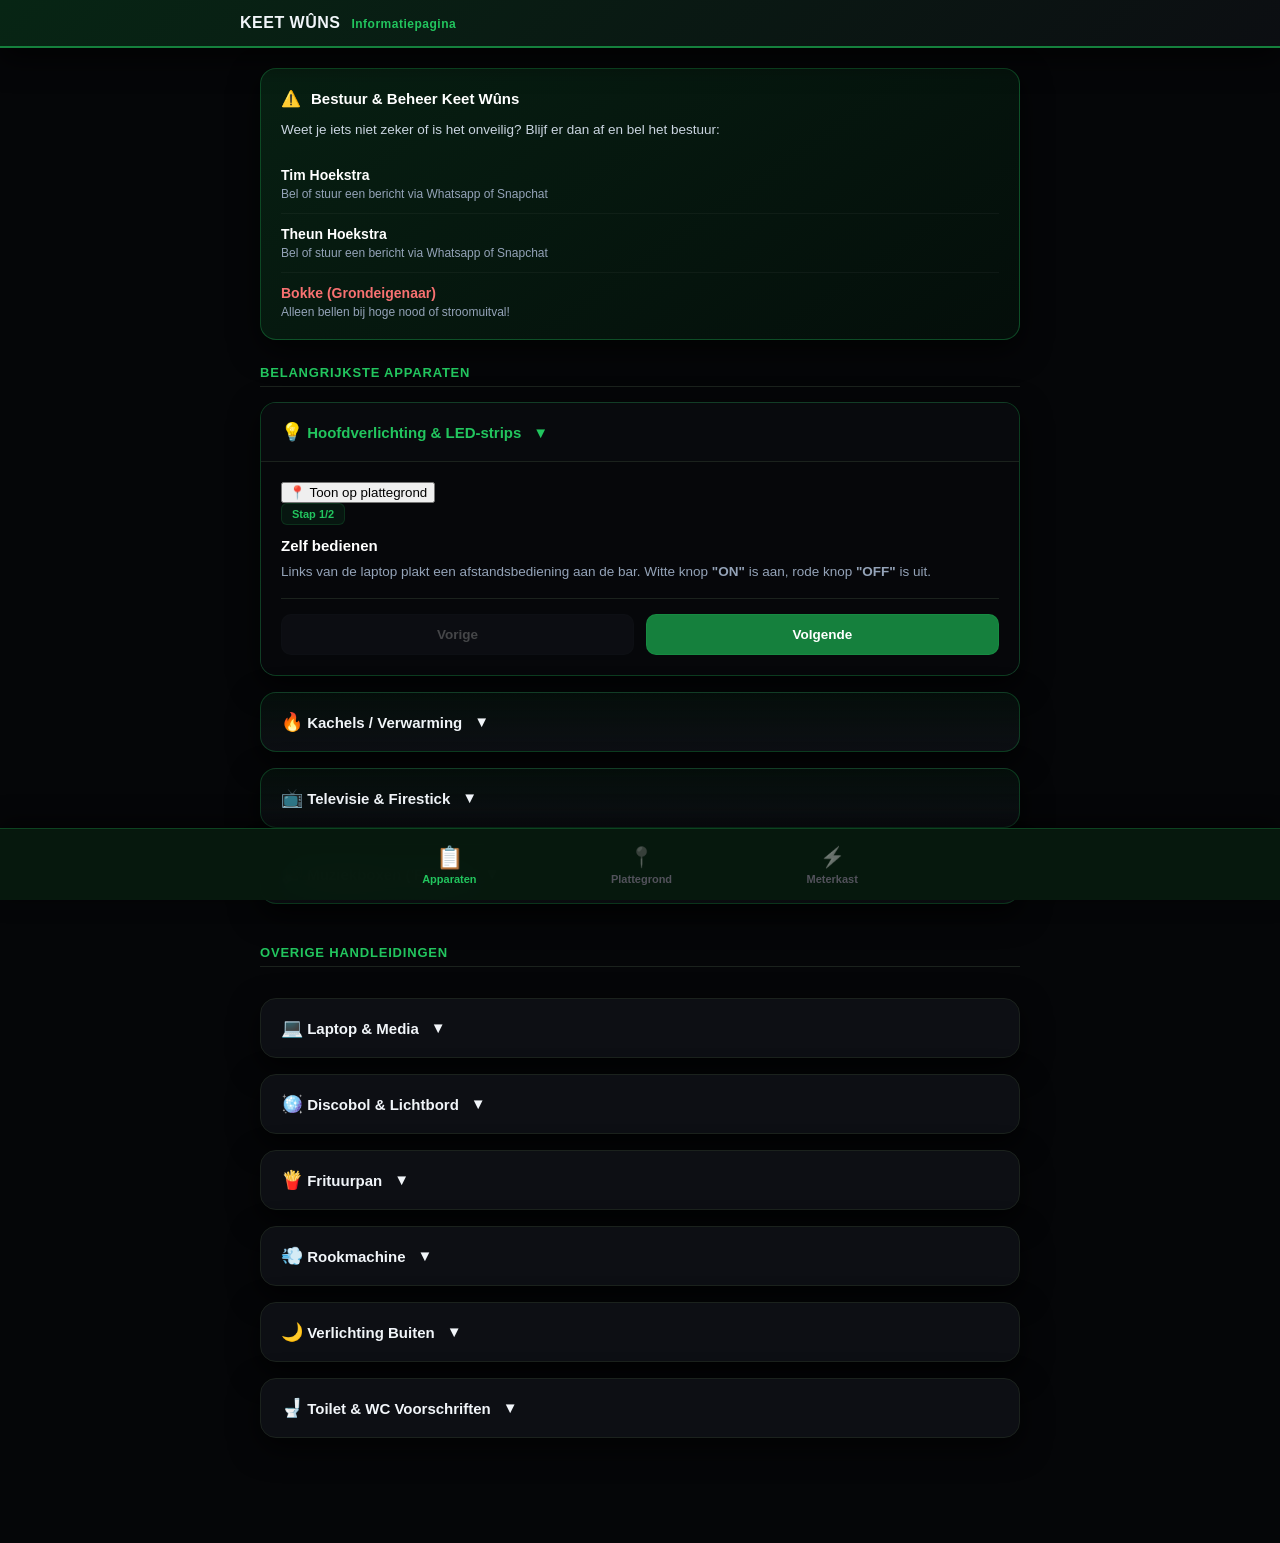
==== commit aeb54c4c: "Change greeting from 'Hello World' to 'Goodbye World'" ====
--- a/index.html
+++ b/index.html
@@ -25,17 +25,22 @@
             <ul class="contact-list">
                 <li><strong>Tim Hoekstra</strong> <span>Bel of stuur een bericht via Whatsapp of Snapchat</span></li>
                 <li><strong>Theun Hoekstra</strong> <span>Bel of stuur een bericht via Whatsapp of Snapchat</span></li>
-                <li class="emergency-contact"><strong>Bokke (Grondeigenaar)</strong> <span>Bellen bij nood!</span></li>
+                <li class="emergency-contact"><strong>Bokke (Grondeigenaar)</strong> <span>Alleen bellen bij hoge nood of stroomuitval!</span></li>
             </ul>
         </div>
 
+        <!-- TAB 1: APPARATEN -->
         <section id="tab-info" class="tab-content active">
             <h2 class="section-title">Belangrijkste Apparaten</h2>
             <div class="card-list">
                 
-                <details class="modern-card highlight-green" open>
-                    <summary><span class="card-icon">💡</span> Hoofdverlichting & LED-strips</summary>
-                    <div class="card-body">
+                <details class="modern-card highlight-green" id="card-licht" open ontoggle="handleAccordionToggle(this)">
+                    <summary>
+                        <div class="summary-content"><span class="card-icon">💡</span> Hoofdverlichting & LED-strips</div>
+                        <span class="chevron-icon">▼</span>
+                    </summary>
+                    <div class="card-body">
+                        <button class="action-link-btn" onclick="goToMapAndHighlight('hotspot-licht-remote')">📍 Toon op plattegrond</button>
                         <div class="step-wizard" id="wiz-licht">
                             <div class="wizard-step active">
                                 <span class="step-badge">Stap 1/2</span>
@@ -52,9 +57,13 @@
                     </div>
                 </details>
 
-                <details class="modern-card highlight-green">
-                    <summary><span class="card-icon">🔥</span> Kachels / Verwarming</summary>
-                    <div class="card-body">
+                <details class="modern-card highlight-green" id="card-kachels" ontoggle="handleAccordionToggle(this)">
+                    <summary>
+                        <div class="summary-content"><span class="card-icon">🔥</span> Kachels / Verwarming</div>
+                        <span class="chevron-icon">▼</span>
+                    </summary>
+                    <div class="card-body">
+                        <button class="action-link-btn" onclick="goToMapAndHighlight('hotspot-kachel1')">📍 Toon op plattegrond</button>
                         <div class="step-wizard" id="wiz-kachels">
                             <div class="wizard-step active">
                                 <span class="step-badge danger">CRUCIAAL (Pre-Check)</span>
@@ -76,9 +85,13 @@
                     </div>
                 </details>
 
-                <details class="modern-card highlight-green">
-                    <summary><span class="card-icon">📺</span> Televisie & Firestick</summary>
-                    <div class="card-body">
+                <details class="modern-card highlight-green" id="card-tv" ontoggle="handleAccordionToggle(this)">
+                    <summary>
+                        <div class="summary-content"><span class="card-icon">📺</span> Televisie & Firestick</div>
+                        <span class="chevron-icon">▼</span>
+                    </summary>
+                    <div class="card-body">
+                        <button class="action-link-btn" onclick="goToMapAndHighlight('hotspot-tv')">📍 Toon op plattegrond</button>
                         <div class="step-wizard" id="wiz-tv">
                             <div class="wizard-step active">
                                 <span class="step-badge">Stap 1/3</span>
@@ -100,9 +113,13 @@
                     </div>
                 </details>
 
-                <details class="modern-card highlight-green">
-                    <summary><span class="card-icon">🔊</span> Muziekboxen ('Fenton')</summary>
-                    <div class="card-body">
+                <details class="modern-card highlight-green" id="card-boxen" ontoggle="handleAccordionToggle(this)">
+                    <summary>
+                        <div class="summary-content"><span class="card-icon">🔊</span> Muziekboxen ('Fenton')</div>
+                        <span class="chevron-icon">▼</span>
+                    </summary>
+                    <div class="card-body">
+                        <button class="action-link-btn" onclick="goToMapAndHighlight('hotspot-fenton')">📍 Toon op plattegrond</button>
                         <div class="step-wizard" id="wiz-boxen">
                             <div class="wizard-step active">
                                 <span class="step-badge">Stap 1/3</span>
@@ -126,9 +143,13 @@
 
                 <h2 class="section-title" style="margin-top:25px;">Overige Handleidingen</h2>
 
-                <details class="modern-card">
-                    <summary><span class="card-icon">💻</span> Laptop & Media</summary>
-                    <div class="card-body">
+                <details class="modern-card" id="card-laptop" ontoggle="handleAccordionToggle(this)">
+                    <summary>
+                        <div class="summary-content"><span class="card-icon">💻</span> Laptop & Media</div>
+                        <span class="chevron-icon">▼</span>
+                    </summary>
+                    <div class="card-body">
+                        <button class="action-link-btn" onclick="goToMapAndHighlight('hotspot-laptop')">📍 Toon op plattegrond</button>
                         <div class="step-wizard" id="wiz-laptop">
                             <div class="wizard-step active">
                                 <span class="step-badge">Stap 1/4</span>
@@ -155,9 +176,13 @@
                     </div>
                 </details>
 
-                <details class="modern-card">
-                    <summary><span class="card-icon">🪩</span> Discobol & Lichtbord</summary>
-                    <div class="card-body">
+                <details class="modern-card" id="card-party" ontoggle="handleAccordionToggle(this)">
+                    <summary>
+                        <div class="summary-content"><span class="card-icon">🪩</span> Discobol & Lichtbord</div>
+                        <span class="chevron-icon">▼</span>
+                    </summary>
+                    <div class="card-body">
+                        <button class="action-link-btn" onclick="goToMapAndHighlight('hotspot-partyknop')">📍 Toon op plattegrond</button>
                         <div class="step-wizard" id="wiz-party">
                             <div class="wizard-step active">
                                 <span class="step-badge danger">AFBLIJVEN</span>
@@ -179,9 +204,13 @@
                     </div>
                 </details>
 
-                <details class="modern-card">
-                    <summary><span class="card-icon">🍟</span> Frituurpan</summary>
-                    <div class="card-body">
+                <details class="modern-card" id="card-frituur" ontoggle="handleAccordionToggle(this)">
+                    <summary>
+                        <div class="summary-content"><span class="card-icon">🍟</span> Frituurpan</div>
+                        <span class="chevron-icon">▼</span>
+                    </summary>
+                    <div class="card-body">
+                        <button class="action-link-btn" onclick="goToMapAndHighlight('hotspot-frituur')">📍 Toon op plattegrond</button>
                         <div class="step-wizard" id="wiz-frituur">
                             <div class="wizard-step active">
                                 <span class="step-badge danger">PRE-CHECK</span>
@@ -203,9 +232,13 @@
                     </div>
                 </details>
 
-                <details class="modern-card">
-                    <summary><span class="card-icon">💨</span> Rookmachine</summary>
-                    <div class="card-body">
+                <details class="modern-card" id="card-rook" ontoggle="handleAccordionToggle(this)">
+                    <summary>
+                        <div class="summary-content"><span class="card-icon">💨</span> Rookmachine</div>
+                        <span class="chevron-icon">▼</span>
+                    </summary>
+                    <div class="card-body">
+                        <button class="action-link-btn" onclick="goToMapAndHighlight('hotspot-rookmachine')">📍 Toon op plattegrond</button>
                         <div class="step-wizard" id="wiz-rook">
                             <div class="wizard-step active">
                                 <span class="step-badge danger">PRE-CHECK</span>
@@ -220,15 +253,18 @@
                             <div class="wizard-step">
                                 <span class="step-badge">Stap 3/3</span>
                                 <h3>Afstandsbediening</h3>
-                                <p>Druk op de kleine afstandsbediening achter de bar op <strong>'a'</strong> om te roken. Handmatig stoppen doe je met <strong>'b'</strong>. De knoppen 'c' en 'd' hebben geen functie. Trek na gebruik de stekker eruit.</p>
+                                <p>Druk op de kleine afstandsbediening achter de bar op <strong>'a'</strong> om te roken. Handmatig stoppen doe je met <strong>'b'</strong>. Trek na gebruik de stekker eruit.</p>
                             </div>
                             <div class="wizard-nav"><button class="btn-prev" onclick="navigateWizard('wiz-rook', -1)" disabled>Vorige</button><button class="btn-next" onclick="navigateWizard('wiz-rook', 1)">Volgende</button></div>
                         </div>
                     </div>
                 </details>
 
-                <details class="modern-card">
-                    <summary><span class="card-icon">🌙</span> Verlichting Buiten</summary>
+                <details class="modern-card" id="card-buiten" ontoggle="handleAccordionToggle(this)">
+                    <summary>
+                        <div class="summary-content"><span class="card-icon">🌙</span> Verlichting Buiten</div>
+                        <span class="chevron-icon">▼</span>
+                    </summary>
                     <div class="card-body">
                         <div class="step-wizard" id="wiz-buiten">
                             <div class="wizard-step active">
@@ -246,14 +282,18 @@
                     </div>
                 </details>
 
-                <details class="modern-card">
-                    <summary><span class="card-icon">🚽</span> Toilet & WC Voorschriften</summary>
-                    <div class="card-body">
+                <details class="modern-card" id="card-wc" ontoggle="handleAccordionToggle(this)">
+                    <summary>
+                        <div class="summary-content"><span class="card-icon">🚽</span> Toilet & WC Voorschriften</div>
+                        <span class="chevron-icon">▼</span>
+                    </summary>
+                    <div class="card-body">
+                        <button class="action-link-btn" onclick="goToMapAndHighlight('hotspot-wc')">📍 Toon op plattegrond</button>
                         <div class="step-wizard" id="wiz-wc">
                             <div class="wizard-step active">
                                 <span class="step-badge danger">VERSTOPPING</span>
                                 <h3>Voorkom verstoppingen</h3>
-                                <p class="danger-box">Spoel NOOIT dingen zoals wc-papier of menstruatieproducten door de wc. De boel raakt dan verstopt.</p>
+                                <p class="danger-box">Spoel NOOIT dingen zoals wc-papier, handdoekjes of tampons door de afvoer. De boel raakt direct verstopt.</p>
                             </div>
                             <div class="wizard-step">
                                 <span class="step-badge">Stap 2/3</span>
@@ -272,20 +312,20 @@
             </div>
         </section>
 
-        <!-- TAB 2: PLATTEGROND (Nieuwe Blueprint Stijl) -->
+        <!-- TAB 2: PLATTEGROND -->
         <section id="tab-map" class="tab-content">
             <h2 class="section-title">📍 Indeling van de Keet</h2>
             
             <div class="contact-card" style="background: var(--card-bg); border-color: var(--border-color); padding: 15px; margin-bottom: 50px;">
                 <h3 style="margin-top:0; color: var(--neon-green);">Digitale Plattegrond</h3>
                 <p style="font-size: 13px; color: var(--text-muted); margin-bottom: 20px;">
-                    Klik op een icoon op de plattegrond om te zien wat het is en op welke stroomgroep hij zit.
+                    Klik op een icoon op de plattegrond om te zien wat het is, óf ga direct naar de handleiding van het apparaat.
                 </p>
 
                 <div class="keet-map-wrapper">
                     <!-- Externe elementen (WC & Frituurpan) -->
-                    <div class="map-external ext-toilet" onclick="showMapInfo('Toilet (Buiten)', 'Grijze cabine. Draai de zwarte kraan open om bij te vullen als de bak leeg is.')">🚽</div>
-                    <div class="map-external ext-frituur" onclick="showMapInfo('Frituurpan', 'Staat buiten op <strong>Groep 3</strong>. ⚠️ NOOIT aanzetten tegelijk met de kachels of rookmachine!')">🍟</div>
+                    <div id="hotspot-wc" class="map-external ext-toilet" onclick="showMapInfo(this, 'Toilet (Buiten)', 'Grijze cabine. Draai de zwarte kraan open om bij te vullen als de bak leeg is.', 'card-wc')">🚽</div>
+                    <div id="hotspot-frituur" class="map-external ext-frituur" onclick="showMapInfo(this, 'Frituurpan', 'Staat buiten op <strong>Groep 3</strong>. ⚠️ NOOIT aanzetten tegelijk met de kachels of rookmachine!', 'card-frituur')">🍟</div>
 
                     <div class="keet-map-container">
                         
@@ -306,32 +346,32 @@
                         <div class="map-door-text">Uitgang</div>
 
                         <!-- Apparatuur & Geluid -->
-                        <div class="map-item fenton-box" style="top: 4%; left: 4%;" onclick="showMapInfo('Fenton Hoofdbox', 'Grote speaker (Groep 4). Verbind via Bluetooth met de naam \'Fenton\'.')"></div>
-                        <div class="map-item fenton-box" style="bottom: 4%; left: 4%;" onclick="showMapInfo('Fenton Box 2', 'Tweede speaker (Groep 4).')"></div>
-                        
-                        <div class="map-item rookmachine" style="bottom: 3%; left: 12%;" onclick="showMapInfo('Rookmachine', 'Zit op Groep 4. ⚠️ Check altijd of er vloeistof in zit! Niet tegelijk met de kachels aanzetten.')"></div>
-                        
-                        <div class="map-item kachel-vert" style="top: 15%; left: 3%;" onclick="showMapInfo('Grote Kachel (3kW)', 'Verwarming op Groep 1. Vergeet hem niet uit te zetten als je weggaat!')"></div>
-                        <div class="map-item kachel-horz" style="bottom: 2%; left: 45%;" onclick="showMapInfo('Kleine Kachel (2kW)', 'Verwarming op Groep 2. Vergeet hem niet uit te zetten!')"></div>
-                        
-                        <div class="map-item party-knop" style="top: 41%; left: 4%;" onclick="showMapInfo('Party Knop', 'Voor de discobol en het lichtbord. ⚠️ Schuif altijd de asbak weer over de knop als je hem hebt ingedrukt!')">💡</div>
-                        <div class="map-item meterkast" style="top: 52%; left: 2%;" onclick="showMapInfo('Meterkast', 'Stroom en schakelaars. Scan de NFC-tag in de meterkast zelf bij stroomuitval.')"></div>
-                        
-                        <div class="map-item discobol" style="top: 60%; left: 50%;" onclick="showMapInfo('Discobol & Noodlicht', 'Draait op Groep 4. Ook de noodverlichting zit op dit stopcontact!')"></div>
+                        <div id="hotspot-fenton" class="map-item fenton-box" style="top: 4%; left: 4%;" onclick="showMapInfo(this, 'Fenton Hoofdbox', 'Grote speaker (Groep 4). Verbind via Bluetooth met de naam \'Fenton\'.', 'card-boxen')"></div>
+                        <div class="map-item fenton-box" style="bottom: 4%; left: 4%;" onclick="showMapInfo(this, 'Fenton Box 2', 'Tweede speaker (Groep 4).', 'card-boxen')"></div>
+                        
+                        <div id="hotspot-rookmachine" class="map-item rookmachine" style="bottom: 3%; left: 12%;" onclick="showMapInfo(this, 'Rookmachine', 'Zit op Groep 4. ⚠️ Check altijd of er vloeistof in zit! Niet tegelijk met de kachels aanzetten.', 'card-rook')"></div>
+                        
+                        <div id="hotspot-kachel1" class="map-item kachel-vert" style="top: 15%; left: 3%;" onclick="showMapInfo(this, 'Grote Kachel (3kW)', 'Verwarming op Groep 1. Vergeet hem niet uit te zetten als je weggaat!', 'card-kachels')"></div>
+                        <div class="map-item kachel-horz" style="bottom: 2%; left: 45%;" onclick="showMapInfo(this, 'Kleine Kachel (2kW)', 'Verwarming op Groep 2. Vergeet hem niet uit te zetten!', 'card-kachels')"></div>
+                        
+                        <div id="hotspot-partyknop" class="map-item party-knop" style="top: 41%; left: 4%;" onclick="showMapInfo(this, 'Party Knop', 'Voor de discobol en het lichtbord. ⚠️ Schuif altijd de asbak weer over de knop als je hem hebt ingedrukt!', 'card-party')">💡</div>
+                        <div class="map-item meterkast" style="top: 52%; left: 2%;" onclick="showMapInfo(this, 'Meterkast', 'Stroom en schakelaars. Scan de NFC-tag in de meterkast zelf bij stroomuitval.')"></div>
+                        
+                        <div class="map-item discobol" style="top: 60%; left: 50%;" onclick="showMapInfo(this, 'Discobol & Noodlicht', 'Draait op Groep 4. Ook de noodverlichting zit op dit stopcontact!', 'card-party')"></div>
                         
                         <!-- Op en rond de Bar -->
-                        <div class="map-item licht-remote" style="top: 15%; left: 60%; transform: translate(-50%, -50%);" onclick="showMapInfo('Afstandsbediening', 'Licht en LED-strips aanzetten (Groep 4). Witte knop = AAN, Rode knop = UIT.')"></div>
-                        <div class="map-item kleine-koelkast" style="top: 22%; left: 60%; transform: translateX(-50%);" onclick="showMapInfo('Kleine Koelkast', 'Extra koelkast. Aangesloten op Groep 2.')"></div>
-                        
-                        <div class="map-item laptop" style="top: 5%; left: 65%;" onclick="showMapInfo('Laptop & WiFi', 'Aangesloten op Groep 2. Wachtwoord laptop is 1122. Gebruik altijd het grote scherm.')"></div>
-                        <div class="map-item grote-koelkast" style="top: 4%; right: 6%;" onclick="showMapInfo('Grote Koelkast', 'De hoofdkoeling voor het bier. Aangesloten op Groep 1.')"></div>
-                        <div class="map-item tv" style="top: 2%; right: -2%; transform: rotate(30deg);" onclick="showMapInfo('Televisie', 'Staat op Groep 2. ⚠️ Haal na gebruik ALTIJD de USB-stekker van de Firestick uit het blokje!')"></div>
+                        <div id="hotspot-licht-remote" class="map-item licht-remote" style="top: 15%; left: 60%; transform: translate(-50%, -50%);" onclick="showMapInfo(this, 'Afstandsbediening', 'Licht en LED-strips aanzetten (Groep 4). Witte knop = AAN, Rode knop = UIT.', 'card-licht')"></div>
+                        <div class="map-item kleine-koelkast" style="top: 22%; left: 60%; transform: translateX(-50%);" onclick="showMapInfo(this, 'Kleine Koelkast', 'Extra koelkast. Aangesloten op Groep 2.')"></div>
+                        
+                        <div id="hotspot-laptop" class="map-item laptop" style="top: 5%; left: 65%;" onclick="showMapInfo(this, 'Laptop & WiFi', 'Aangesloten op Groep 2. Wachtwoord laptop is 1122. Gebruik altijd het grote scherm.', 'card-laptop')"></div>
+                        <div class="map-item grote-koelkast" style="top: 4%; right: 6%;" onclick="showMapInfo(this, 'Grote Koelkast', 'De hoofdkoeling voor het bier. Aangesloten op Groep 1.')"></div>
+                        <div id="hotspot-tv" class="map-item tv" style="top: 2%; right: -2%; transform: rotate(30deg);" onclick="showMapInfo(this, 'Televisie', 'Staat op Groep 2. ⚠️ Haal na gebruik ALTIJD de USB-stekker van de Firestick uit het blokje!', 'card-tv')"></div>
                         
                         <!-- Veiligheid -->
-                        <div class="map-item blusser" style="top: 5%; left: 72%;" onclick="showMapInfo('Schuimblusser', 'Schuimblusser (5L). ⚠️ Mag voor bijna alles gebruikt worden, ook elektriciteit. NIET gebruiken op een brandende frituurpan.')"></div>
-                        <div class="map-item blusser" style="top: 22%; right: 4%;" onclick="showMapInfo('Poederblusser', 'Poederblusser (1kg). ⚠️ Poeder maakt wel heel veel troep en apparaten stuk. Gebruik liever de schuimblusser als het even kan.')"></div>
-                        
-                        <div class="map-triangle ehbo" style="top: 9%; right: 9%;" onclick="showMapInfo('EHBO Trommel', 'Voor pleisters en snelverband. Bij diepe snijwonden door glas: druk erop houden en arm omhoog!')">
+                        <div class="map-item blusser" style="top: 5%; left: 72%;" onclick="showMapInfo(this, 'Schuimblusser', 'Schuimblusser (5L). ⚠️ Mag voor bijna alles gebruikt worden, ook elektriciteit. NIET gebruiken op een brandende frituurpan.')"></div>
+                        <div class="map-item blusser" style="top: 22%; right: 4%;" onclick="showMapInfo(this, 'Poederblusser', 'Poederblusser (1kg). ⚠️ Poeder maakt wel heel veel troep en apparaten stuk. Gebruik liever de schuimblusser als het even kan.')"></div>
+                        
+                        <div class="map-triangle ehbo" style="top: 9%; right: 9%;" onclick="showMapInfo(this, 'EHBO Trommel', 'Voor pleisters en snelverband. Bij diepe snijwonden door glas: druk erop houden en arm omhoog!')">
                             <span class="cross">➕</span>
                         </div>
                     </div>
@@ -342,21 +382,23 @@
 
     </main>
 
+    <!-- INTERACTIEVE MAP POP-UP MODAL (ZWEVEND ONDERIN) -->
     <div id="map-info-modal" class="map-popup-overlay" onclick="closeMapInfo(event)">
         <div class="map-popup-content">
             <h3 id="map-info-title">Apparaat Naam</h3>
-            <p id="map-info-desc">Beschrijving komt hier.</p>
+            <p id="map-info-desc">Hier komt de interactieve beschrijving van het aangeklikte element.</p>
+            <button id="map-manual-btn" class="map-popup-btn primary hidden" onclick="goToManual()">📖 Bekijk Handleiding</button>
             <button class="map-popup-btn" onclick="closeMapInfo(event, true)">Begrepen</button>
         </div>
     </div>
 
-    <!-- APP NAVIGATIE -->
+    <!-- MOBIELE BOTTOM APP NAVIGATION -->
     <nav class="bottom-app-nav">
-        <button class="nav-item active" onclick="switchTab(event, 'tab-info')">
+        <button class="nav-item active" data-target="tab-info" onclick="switchTab(event, 'tab-info')">
             <span class="nav-icon">📋</span>
             <span class="nav-text">Apparaten</span>
         </button>
-        <button class="nav-item" onclick="switchTab(event, 'tab-map')">
+        <button class="nav-item" data-target="tab-map" onclick="switchTab(event, 'tab-map')">
             <span class="nav-icon">📍</span>
             <span class="nav-text">Plattegrond</span>
         </button>
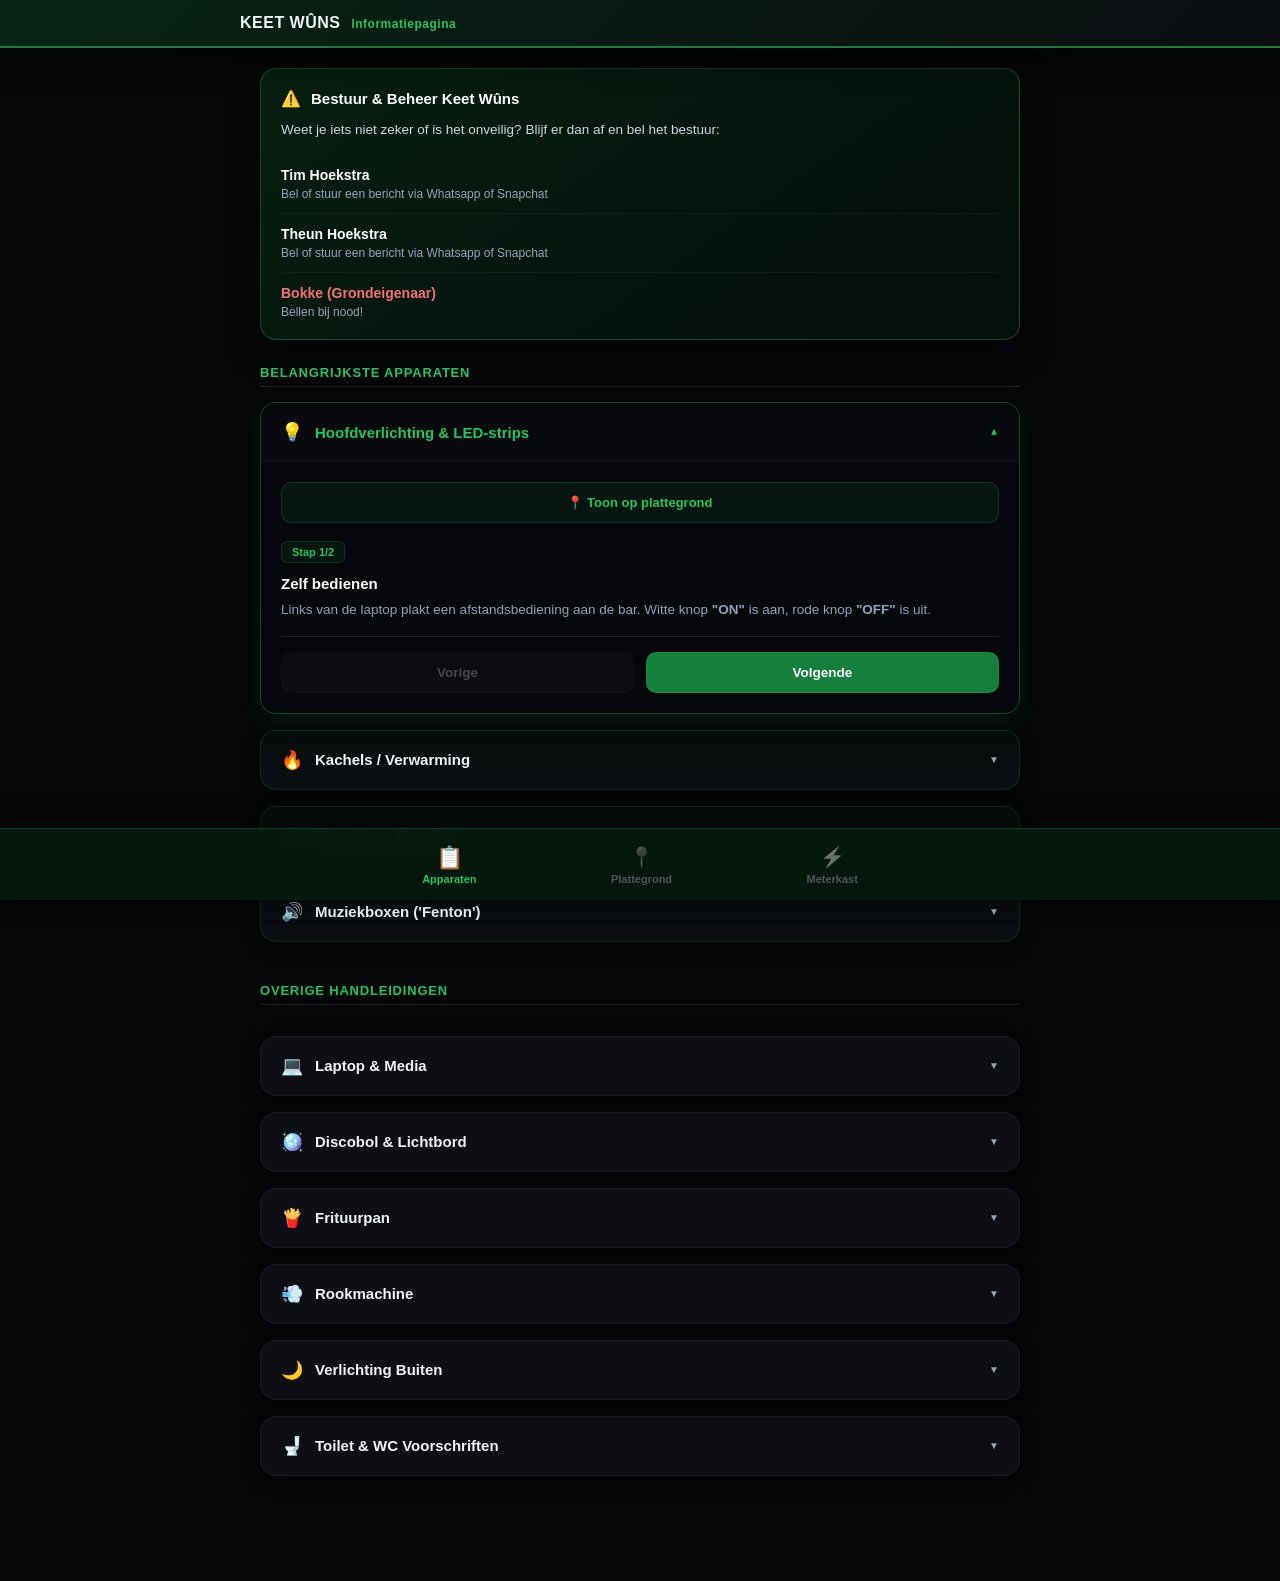
==== commit 0d83624c: "Update print statement from 'Hello' to 'Goodbye'" ====
--- a/index.html
+++ b/index.html
@@ -25,7 +25,7 @@
             <ul class="contact-list">
                 <li><strong>Tim Hoekstra</strong> <span>Bel of stuur een bericht via Whatsapp of Snapchat</span></li>
                 <li><strong>Theun Hoekstra</strong> <span>Bel of stuur een bericht via Whatsapp of Snapchat</span></li>
-                <li class="emergency-contact"><strong>Bokke (Grondeigenaar)</strong> <span>Alleen bellen bij hoge nood of stroomuitval!</span></li>
+                <li class="emergency-contact"><strong>Bokke (Grondeigenaar)</strong> <span>Bellen bij nood!</span></li>
             </ul>
         </div>
 
--- a/style.css
+++ b/style.css
@@ -16,7 +16,7 @@
     --warning-yellow: #f59e0b;
     
     --shadow: 0 10px 30px rgba(0, 0, 0, 0.7); 
-    --transition: all 0.25s cubic-bezier(0.4, 0, 0.2, 1);
+    --transition: all 0.3s cubic-bezier(0.4, 0, 0.2, 1);
 }
 
 *, *::before, *::after { box-sizing: border-box; }
@@ -58,23 +58,32 @@
 
 /* MODERNE GLASSMORPHISM CARDS */
 .card-list { display: flex; flex-direction: column; gap: 16px; }
-.modern-card { background: var(--card-bg); border: 1px solid var(--border-color); border-radius: 16px; box-shadow: var(--shadow); overflow: hidden; }
-.modern-card summary { padding: 18px 20px; font-weight: 600; font-size: 15px; cursor: pointer; user-select: none; outline: none; display: flex; align-items: center; gap: 12px; color: var(--text-main); }
+.modern-card { background: var(--card-bg); border: 1px solid rgba(255,255,255,0.05); border-radius: 16px; box-shadow: 0 4px 15px rgba(0,0,0,0.5); overflow: hidden; transition: var(--transition); }
+.modern-card summary { padding: 18px 20px; font-weight: 600; font-size: 15px; cursor: pointer; user-select: none; outline: none; display: flex; align-items: center; justify-content: space-between; color: var(--text-main); }
 .modern-card summary::-webkit-details-marker { display: none; }
-.modern-card summary:hover { background: rgba(34, 197, 94, 0.04); }
-.modern-card[open] summary { border-bottom: 1px solid var(--border-color); background: #080a0d; color: var(--neon-green); }
-.highlight-green { border-color: rgba(34, 197, 94, 0.25); background: linear-gradient(180deg, rgba(7, 37, 20, 0.3), var(--card-bg)); }
+.summary-content { display: flex; align-items: center; gap: 12px; }
+.modern-card summary:hover { background: rgba(255, 255, 255, 0.02); }
+.modern-card[open] { border-color: rgba(34, 197, 94, 0.3); box-shadow: 0 8px 25px rgba(34, 197, 94, 0.1); }
+.modern-card[open] summary { border-bottom: 1px solid rgba(255,255,255,0.05); background: #080a0d; color: var(--neon-green); }
+.highlight-green { border-color: rgba(34, 197, 94, 0.15); background: linear-gradient(180deg, rgba(7, 37, 20, 0.2), var(--card-bg)); }
+
+.chevron-icon { font-size: 10px; color: var(--text-muted); transition: transform 0.3s cubic-bezier(0.4, 0, 0.2, 1); }
+.modern-card[open] .chevron-icon { transform: rotate(180deg); color: var(--neon-green); }
 
 .card-icon { font-size: 18px; }
 .card-body { padding: 20px; background: #06070a; }
 
+details[open] .card-body { animation: slideDownFade 0.4s cubic-bezier(0.16, 1, 0.3, 1); }
+@keyframes slideDownFade { from { opacity: 0; transform: translateY(-10px); } to { opacity: 1; transform: translateY(0); } }
+
+/* SMART LINK BUTTONS */
+.action-link-btn { width: 100%; display: flex; align-items: center; justify-content: center; gap: 8px; padding: 12px; background: rgba(34, 197, 94, 0.08); border: 1px solid rgba(34, 197, 94, 0.2); color: var(--neon-green); font-size: 13px; font-weight: 700; border-radius: 10px; cursor: pointer; transition: var(--transition); margin-bottom: 18px; }
+.action-link-btn:hover { background: rgba(34, 197, 94, 0.15); transform: translateY(-1px); }
+
 /* DIRECT CARDS VOOR METERKAST */
 .direct-card { background: var(--card-bg); border: 1px solid var(--border-color); border-radius: 16px; padding: 20px; margin-bottom: 16px; box-shadow: var(--shadow); }
-.border-warning { border-left: 4px solid var(--warning-yellow); border-color: rgba(245, 158, 11, 0.2); }
-.card-header { display: flex; align-items: center; gap: 12px; margin-bottom: 12px; padding-bottom: 10px; border-bottom: 1px solid rgba(255,255,255,0.05); }
-.card-header h3 { margin: 0; font-size: 15px; font-weight: 700; color: #fff; }
-.action-list { margin: 0; padding-left: 20px; color: var(--text-muted); font-size: 13.5px; line-height: 1.6; }
-.action-list li { margin-bottom: 10px; }
+.border-warning { border-left: 4px solid var(--warning-yellow) !important; border-color: rgba(245, 158, 11, 0.2); }
+.border-danger { border-left: 4px solid var(--danger-red) !important; border-color: rgba(239, 68, 68, 0.2); }
 
 /* WIZARD SYSTEM */
 .step-wizard { display: flex; flex-direction: column; }
@@ -135,51 +144,18 @@
 .modal-content { background: var(--card-bg); border: 1px solid var(--border-color); border-radius: 16px; padding: 25px; width: 90%; max-width: 400px; margin: 40% auto; position: relative; box-shadow: var(--shadow); }
 .close-btn { position: absolute; top: 15px; right: 20px; font-size: 24px; color: var(--text-muted); cursor: pointer; }
 
-/* --- VERNIEUWDE 3D BLUEPRINT PLATTEGROND --- */
-.keet-map-wrapper {
-    position: relative;
-    width: 100%;
-    padding: 40px 0 20px 40px; 
-    margin-top: 10px;
-}
-
-/* Blauwdruk Raster Achtergrond */
+/* --- 3D BLUEPRINT PLATTEGROND --- */
+.keet-map-wrapper { position: relative; width: 100%; padding: 40px 0 20px 40px; margin-top: 10px; }
 .keet-map-container {
-    position: relative;
-    width: 100%;
-    aspect-ratio: 5 / 8;
+    position: relative; width: 100%; aspect-ratio: 5 / 8;
     background: linear-gradient(rgba(59, 130, 246, 0.1) 1px, transparent 1px), linear-gradient(90deg, rgba(59, 130, 246, 0.1) 1px, transparent 1px), #090e17;
-    background-size: 20px 20px;
-    border: 4px solid #1e293b; 
-    border-radius: 8px;
+    background-size: 20px 20px; border: 4px solid #1e293b; border-radius: 8px;
     box-shadow: inset 0 0 25px rgba(0,0,0,0.9), 0 10px 30px rgba(0,0,0,0.5);
 }
 
-/* Externe Elementen met diepte */
-.ext-toilet {
-    top: 5px; left: 20%; 
-    width: 25%; height: 35px;
-    background: linear-gradient(145deg, #9ca3af, #6b7280); 
-    border: 2px solid #4b5563;
-    border-bottom: none;
-    border-radius: 8px 8px 0 0;
-    box-shadow: 0 -4px 10px rgba(0,0,0,0.4);
-    z-index: 5;
-    display: flex; align-items: center; justify-content: center; font-size: 16px; cursor: pointer;
-}
-.ext-frituur {
-    top: 35%; left: 5px; 
-    width: 35px; height: 25px;
-    background: linear-gradient(145deg, #3b82f6, #1d4ed8);
-    border-radius: 6px;
-    border: 2px solid #60a5fa;
-    box-shadow: -4px 0 10px rgba(0,0,0,0.4);
-    font-size: 14px;
-    z-index: 5;
-    display: flex; align-items: center; justify-content: center; cursor: pointer;
-}
-
-/* De muren van het Bar-eiland (3D effect) */
+.ext-toilet { top: 5px; left: 20%; width: 25%; height: 35px; background: linear-gradient(145deg, #9ca3af, #6b7280); border: 2px solid #4b5563; border-bottom: none; border-radius: 8px 8px 0 0; box-shadow: 0 -4px 10px rgba(0,0,0,0.4); z-index: 5; display: flex; align-items: center; justify-content: center; font-size: 16px; cursor: pointer; position: absolute; }
+.ext-frituur { top: 35%; left: 5px; width: 35px; height: 25px; background: linear-gradient(145deg, #3b82f6, #1d4ed8); border-radius: 6px; border: 2px solid #60a5fa; box-shadow: -4px 0 10px rgba(0,0,0,0.4); font-size: 14px; z-index: 5; display: flex; align-items: center; justify-content: center; cursor: pointer; position: absolute; }
+
 .bar-wall { position: absolute; background: linear-gradient(90deg, #94a3b8, #e2e8f0, #94a3b8); z-index: 5; box-shadow: 2px 2px 6px rgba(0,0,0,0.6); }
 .bar-wall-1 { top: 0; left: 38%; width: 3px; height: 45%; }
 .bar-wall-2 { top: 45%; left: 38%; width: 22%; height: 3px; }
@@ -188,100 +164,75 @@
 .bar-wall-5 { top: 25%; left: 75%; width: 3px; height: 10%; }
 .bar-wall-6 { top: 25%; left: 60%; width: 15%; height: 3px; }
 .bar-wall-7 { top: 0; left: 60%; width: 3px; height: 25%; }
-
-.bar-text-overlay {
-    position: absolute;
-    top: 22%; left: 49%;
-    transform: translate(-50%, -50%) rotate(45deg);
-    color: rgba(255,255,255,0.1);
-    font-size: 28px; font-weight: 900;
-    text-shadow: 1px 1px 0 rgba(0,0,0,0.5);
-    z-index: 1;
-}
-
-/* Ramen gloed */
+.bar-text-overlay { position: absolute; top: 22%; left: 49%; transform: translate(-50%, -50%) rotate(45deg); color: rgba(255,255,255,0.1); font-size: 28px; font-weight: 900; text-shadow: 1px 1px 0 rgba(0,0,0,0.5); z-index: 1; }
+
 .map-window { position: absolute; width: 6px; height: 12%; left: -4px; background: #38bdf8; box-shadow: 0 0 10px #38bdf8; border-radius: 4px; }
 .window-top { top: 15%; }
 .window-bottom { bottom: 15%; }
 
-/* Klapdeur */
-.map-door-line {
-    position: absolute;
-    top: 40%; left: -20px;
-    width: 22px; height: 2px;
-    background: #cbd5e1;
-    transform: rotate(45deg);
-    transform-origin: right top;
-}
-.map-door-text {
-    position: absolute;
-    top: 43%; left: 4px;
-    color: #cbd5e1; font-size: 9px; font-weight: 600;
-    transform: rotate(-90deg);
-}
-
-/* Apparatuur Iconen met 3D Styling */
-.map-item {
-    position: absolute;
-    cursor: pointer;
-    display: flex; align-items: center; justify-content: center;
-    z-index: 10; font-size: 12px;
-    border: 1px solid rgba(255,255,255,0.2);
-    box-shadow: 2px 2px 6px rgba(0,0,0,0.6);
-    transition: transform 0.2s ease, box-shadow 0.2s ease;
-}
+.map-door-line { position: absolute; top: 40%; left: -20px; width: 22px; height: 2px; background: #cbd5e1; transform: rotate(45deg); transform-origin: right top; }
+.map-door-text { position: absolute; top: 43%; left: 4px; color: #cbd5e1; font-size: 9px; font-weight: 600; transform: rotate(-90deg); }
+
+/* Smart Link Map Animations */
+.map-item { position: absolute; cursor: pointer; display: flex; align-items: center; justify-content: center; z-index: 10; font-size: 12px; border: 1px solid rgba(255,255,255,0.2); box-shadow: 2px 2px 6px rgba(0,0,0,0.6); transition: transform 0.2s ease, box-shadow 0.2s ease; }
 .map-item:active { transform: scale(1.2); box-shadow: 0 0 15px rgba(255,255,255,0.5); }
+.map-item.highlight-pulse { animation: mapPulse 1.5s infinite; border-color: var(--neon-green); z-index: 50; }
+@keyframes mapPulse { 0% { transform: scale(1); box-shadow: 0 0 0 0 rgba(34, 197, 94, 0.7); } 70% { transform: scale(1.3); box-shadow: 0 0 0 15px rgba(34, 197, 94, 0); } 100% { transform: scale(1); box-shadow: 0 0 0 0 rgba(34, 197, 94, 0); } }
+.card-highlight-pulse { animation: cardPulse 2s ease-out; }
+@keyframes cardPulse { 0% { box-shadow: 0 0 0 0 rgba(34, 197, 94, 0.5); border-color: var(--neon-green); } 100% { box-shadow: 0 0 0 20px rgba(34, 197, 94, 0); border-color: rgba(255,255,255,0.05); } }
 
 .fenton-box { width: 25px; height: 25px; background: linear-gradient(145deg, #4b5563, #1f2937); border-radius: 6px; transform: rotate(45deg); }
+.fenton-box.highlight-pulse { transform: rotate(45deg) scale(1.3) !important; }
 .rookmachine { width: 18px; height: 22px; background: linear-gradient(145deg, #3b82f6, #1e3a8a); border-radius: 4px; }
 .kachel-vert { width: 12px; height: 40px; background: linear-gradient(145deg, #f97316, #c2410c); border-radius: 6px; }
 .kachel-horz { width: 40px; height: 12px; background: linear-gradient(145deg, #f97316, #c2410c); border-radius: 6px; }
 .party-knop { width: 22px; height: 22px; background: radial-gradient(circle at 30% 30%, #22d3ee, #0891b2); border-radius: 50%; font-size: 14px; border: 2px solid #fff; }
 .meterkast { width: 12px; height: 40px; background: linear-gradient(145deg, #ef4444, #991b1b); border-radius: 4px; }
 .discobol { width: 30px; height: 30px; background: radial-gradient(circle at 30% 30%, #f3f4f6, #9ca3af); border-radius: 50%; border: 1px solid #6b7280; transform: translate(-50%, -50%); }
+.discobol.highlight-pulse { transform: translate(-50%, -50%) scale(1.3) !important; }
 
 .licht-remote { width: 18px; height: 18px; background: radial-gradient(circle, #fef08a, #eab308); border-radius: 50%; }
 .kleine-koelkast { width: 25px; height: 25px; background: linear-gradient(145deg, #34d399, #059669); border-radius: 4px; }
 .laptop { width: 32px; height: 18px; background: linear-gradient(145deg, #c084fc, #db2777); border-radius: 4px; }
 .grote-koelkast { width: 32px; height: 32px; background: linear-gradient(145deg, #34d399, #059669); border-radius: 6px; }
 .tv { width: 38px; height: 14px; background: linear-gradient(145deg, #38bdf8, #1d4ed8); border-radius: 4px; }
+.tv.highlight-pulse { transform: rotate(30deg) scale(1.3) !important; }
 
 .blusser { width: 16px; height: 16px; background: #dc2626; transform: rotate(45deg); box-shadow: 0 0 10px rgba(220,38,38,0.6); border: 1px solid #fca5a5; }
 .map-triangle { position: absolute; width: 0; height: 0; border-left: 10px solid transparent; border-right: 10px solid transparent; border-bottom: 18px solid #fef08a; cursor: pointer; z-index: 12; filter: drop-shadow(2px 2px 4px rgba(0,0,0,0.6)); }
 .map-triangle .cross { position: absolute; top: 4px; left: -4px; color: #ef4444; font-size: 8px; font-weight: bold; }
 
-/* INTERACTIEVE MAP POP-UP MODAL */
-.map-popup-overlay {
-    position: fixed; top: 0; left: 0; width: 100%; height: 100%;
-    background: rgba(0,0,0,0.7);
-    backdrop-filter: blur(4px);
-    z-index: 6000;
-    display: flex; align-items: center; justify-content: center;
-    opacity: 0; pointer-events: none;
-    transition: opacity 0.3s ease;
+/* INTERACTIEVE MAP POP-UP MODAL (ZWEVEND ONDERIN) */
+.map-popup-overlay { 
+    position: fixed; 
+    top: 0; left: 0; 
+    width: 100%; height: 100%; 
+    background: transparent; 
+    z-index: 6000; 
+    display: flex; align-items: flex-end; justify-content: center; 
+    padding-bottom: 90px; 
+    opacity: 0; pointer-events: none; 
+    transition: opacity 0.3s ease; 
 }
 .map-popup-overlay.show { opacity: 1; pointer-events: auto; }
-
-.map-popup-content {
-    background: var(--card-bg);
-    border: 1px solid var(--neon-green);
-    border-radius: 16px;
-    padding: 25px;
-    width: 85%; max-width: 350px;
-    text-align: center;
-    box-shadow: 0 10px 40px rgba(34, 197, 94, 0.2);
-    transform: translateY(20px);
-    transition: transform 0.3s ease;
+.map-popup-content { 
+    background: rgba(13, 15, 20, 0.95); 
+    backdrop-filter: blur(15px); 
+    border: 1px solid var(--neon-green); 
+    border-radius: 16px; 
+    padding: 20px; 
+    width: 90%; max-width: 400px; 
+    text-align: center; 
+    box-shadow: 0 10px 40px rgba(0, 0, 0, 0.8), 0 0 20px rgba(34, 197, 94, 0.1); 
+    transform: translateY(30px); 
+    transition: transform 0.3s cubic-bezier(0.4, 0, 0.2, 1); 
 }
 .map-popup-overlay.show .map-popup-content { transform: translateY(0); }
-.map-popup-content h3 { margin: 0 0 10px 0; color: var(--neon-green); font-size: 18px; }
-.map-popup-content p { color: #fff; font-size: 14px; line-height: 1.5; margin-bottom: 20px; }
-.map-popup-btn {
-    width: 100%; padding: 12px;
-    background: var(--keet-green);
-    color: #fff; font-weight: bold; border: none;
-    border-radius: 10px; cursor: pointer;
-}
+.map-popup-content h3 { margin: 0 0 8px 0; color: var(--neon-green); font-size: 16px; }
+.map-popup-content p { color: #fff; font-size: 13px; line-height: 1.5; margin-bottom: 15px; }
+.map-popup-btn { width: 100%; padding: 12px; background: #1e222b; color: #fff; font-weight: bold; border: 1px solid rgba(255,255,255,0.1); border-radius: 10px; cursor: pointer; margin-top: 8px; }
+.map-popup-btn.primary { background: var(--keet-green); border: none; }
+.map-popup-btn.hidden { display: none; }
 
 @media (min-width: 950px) {
     .interface-container { flex-direction: row; display: grid; grid-template-columns: 1.1fr 1fr; max-width: 1200px; gap: 25px; }
